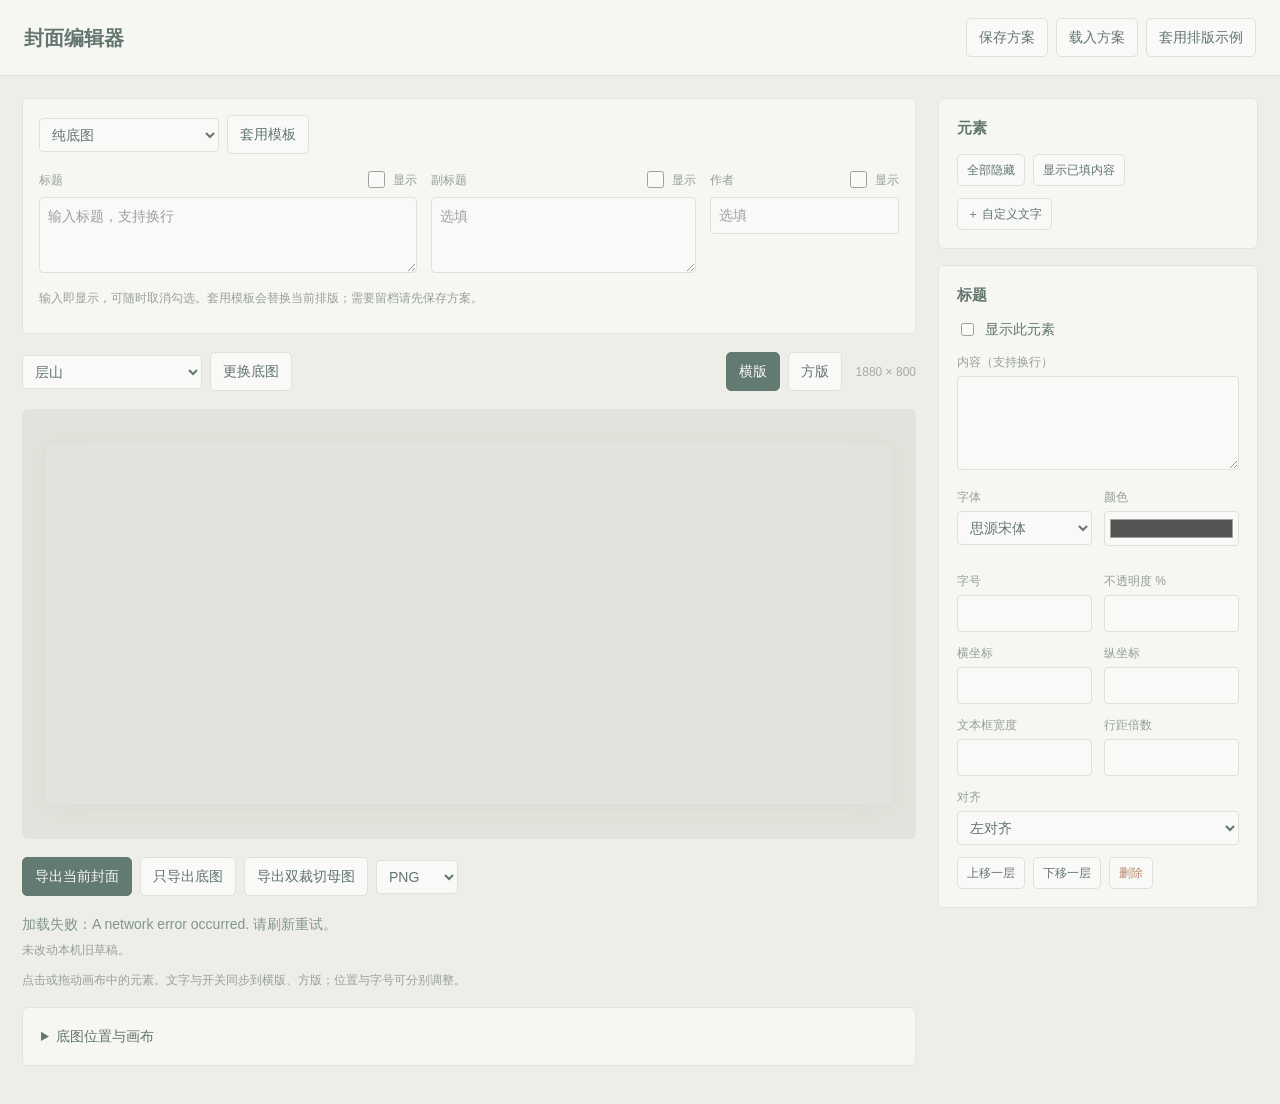
==== tools/cover/index.html @ 99d961c4 "Publish customizable WeChat cover editor" ====
<!doctype html><html lang="zh-CN"><head><meta charset="utf-8"><meta name="viewport" content="width=device-width,initial-scale=1"><title>封面编辑器 · 寻璞 / 茶叶的小喇叭</title><link rel="stylesheet" href="./style.css"></head><body><div id="editorApp" inert>
<header><h1>封面编辑器</h1><div class="actions"><button id="saveDesign">保存方案</button><label class="file-button">载入方案<input id="loadDesign" type="file" accept=".json,application/json"></label><button id="showSample">套用排版示例</button></div></header>
<main class="workspace"><section class="stage"><section class="quick-editor" aria-label="快速编辑"><div class="actions"><select id="templateSelect" aria-label="选择封面模板"><option value="blank">纯底图</option><option value="news">寻璞 · 讯息</option><option value="risk">寻璞 · 风险故事</option><option value="personal">茶叶的小喇叭</option></select><button id="applyTemplate">套用模板</button></div><div class="quick-grid"><div class="quick-title"><div class="quick-heading"><label for="quick-title">标题</label><label><input id="quick-title-enabled" type="checkbox">显示</label></div><textarea id="quick-title" maxlength="2000" placeholder="输入标题，支持换行"></textarea></div><div><div class="quick-heading"><label for="quick-subtitle">副标题</label><label><input id="quick-subtitle-enabled" type="checkbox">显示</label></div><textarea id="quick-subtitle" maxlength="2000" placeholder="选填"></textarea></div><div><div class="quick-heading"><label for="quick-author">作者</label><label><input id="quick-author-enabled" type="checkbox">显示</label></div><input id="quick-author" maxlength="2000" placeholder="选填"></div></div><p class="hint">输入即显示，可随时取消勾选。套用模板会替换当前排版；需要留档请先保存方案。</p></section><div class="toolbar"><div class="actions"><select id="artSelect" class="art-select" aria-label="选择底图"><option value="news">层山</option><option value="risk">璞石</option><option value="personal">纸艺</option></select><label class="file-button">更换底图<input id="backgroundFile" type="file" accept="image/png,image/jpeg,image/webp"></label></div><div class="actions"><button id="modeWide" class="active">横版</button><button id="modeSquare">方版</button><span id="dimensions" class="width-label">1880 × 800</span></div></div>
<div id="canvasShell" class="canvas-shell"><canvas id="preview" width="1880" height="800" data-mode="wide" aria-label="封面画布，可拖动可见元素"></canvas></div>
<div class="exportbar"><button id="downloadCurrent" class="primary">导出当前封面</button><button id="downloadBackground">只导出底图</button><button id="downloadUpload">导出双裁切母图</button><select id="format" aria-label="导出格式"><option value="png">PNG</option><option value="jpeg">JPG</option></select></div><div id="status" role="status">正在加载字体与底图…</div><div id="draftStatus" role="status">正在检查本机暂存…</div><div id="warnings" role="alert"></div>
<p class="hint">点击或拖动画布中的元素。文字与开关同步到横版、方版；位置与字号可分别调整。</p>
<details class="panel"><summary>底图位置与画布</summary><div class="details-body bg-controls"><div><label class="field"><span>方版底图布局</span><select id="squareBgMode"><option value="editorial">上方留白，下方画面</option><option value="cover">图片铺满</option></select></label><label class="field"><span>画布底色</span><input id="paperColor" type="color"></label><div id="paperSwatches" class="color-swatches" role="group" aria-label="常用画布底色"></div></div><div><label class="field"><span>当前画幅 · 水平取景</span><input id="focusX" type="range" min="0" max="100"></label><label class="field"><span>当前画幅 · 垂直取景</span><input id="focusY" type="range" min="0" max="100"></label></div><div><label class="field"><span>当前画幅 · 图片缩放</span><input id="bgZoom" type="range" min="100" max="240" step="1"></label><label class="file-button">替换标志<input id="logoFile" type="file" accept="image/png,image/jpeg,image/webp"></label></div></div></details>
</section><aside class="sidebar"><section class="panel"><h2>元素</h2><div class="actions" style="margin-bottom:12px"><button id="hideAll" class="minor">全部隐藏</button><button id="showAll" class="minor">显示已填内容</button></div><div id="layers"></div><div class="actions" style="margin-top:12px"><button id="addText" class="minor">＋ 自定义文字</button></div></section>
<section class="panel" id="propertyPanel"><h2 id="propertyTitle">标题</h2><div id="emptyProperty" class="hidden">选择一个元素继续编辑。</div><div id="properties"><label class="fieldline"><input type="checkbox" id="elementEnabled">显示此元素</label><div id="textControls"><label class="field"><span>内容（支持换行）</span><textarea id="elementText" maxlength="2000"></textarea></label><div class="row"><label class="field"><span>字体</span><select id="elementFont"><option value="cn">思源宋体</option><option value="en">Source Serif 4</option><option value="sans">系统黑体</option></select></label><label class="field"><span>颜色</span><input id="elementColor" type="color"></label></div><div id="elementSwatches" class="color-swatches" role="group" aria-label="常用元素颜色"></div></div><label class="fieldline hidden" id="brandAlignmentControl"><input id="alignLogoBottom" type="checkbox">对齐标志下沿（当前画幅）</label>
<div class="row"><label class="field"><span id="sizeLabel">字号</span><input id="elementSize" type="number" min="8" max="800" step="1"></label><label class="field"><span>不透明度 %</span><input id="elementOpacity" type="number" min="0" max="100"></label></div><div class="row"><label class="field"><span>横坐标</span><input id="elementX" type="number" step="1"></label><label class="field"><span>纵坐标</span><input id="elementY" type="number" step="1"></label></div>
<div id="textLayoutControls"><div class="row"><label class="field"><span>文本框宽度</span><input id="elementWidth" type="number" min="20" max="1880"></label><label class="field"><span>行距倍数</span><input id="elementLineHeight" type="number" min="0.8" max="3" step="0.05"></label></div><label class="field"><span>对齐</span><select id="elementAlign"><option value="left">左对齐</option><option value="center">居中</option><option value="right">右对齐</option></select></label></div>
<div class="actions"><button id="moveUp" class="minor">上移一层</button><button id="moveDown" class="minor">下移一层</button><button id="deleteElement" class="minor danger">删除</button></div></div></section></aside></main>
<dialog id="exportDialog" aria-labelledby="exportTitle"><div class="export-heading"><h2 id="exportTitle">封面已生成</h2><button id="closeExport" type="button">继续编辑</button></div><img id="exportPreview" alt="导出的干净封面" hidden><p id="exportFilename"></p><p id="exportDetails"></p><a id="exportLink" download>下载图片</a><p id="exportHelp" class="hint"></p></dialog></div><script src="./config.js" defer></script><script src="./cover.js" defer></script></body></html>
---- tools/cover/style.css ----
*{box-sizing:border-box}body{margin:0;background:#eeeee9;color:#17342c;font:14px/1.5 -apple-system,BlinkMacSystemFont,'PingFang SC',sans-serif}button,input,select,textarea{font:inherit;color:inherit}button,.file-button{background:#fff;border:1px solid #d5d9d3;border-radius:5px;padding:8px 12px;cursor:pointer;white-space:nowrap}button:hover,.file-button:hover{border-color:#47665b}button.active,.primary{background:#173b30;color:white;border-color:#173b30}button:disabled{opacity:.45;cursor:default}button:focus-visible,input:focus-visible,textarea:focus-visible,select:focus-visible{outline:2px solid #9c6a45;outline-offset:2px}input,select,textarea{border:1px solid #d5d9d3;border-radius:4px;background:white;padding:7px 8px;width:100%}input[type=checkbox]{width:17px;height:17px;accent-color:#244b3d;flex:none}input[type=color]{height:35px;padding:3px}input[type=range]{padding:0}textarea{min-height:94px;resize:vertical;line-height:1.6}header{padding:18px 24px;background:#fafbf8;border-bottom:1px solid #d9ddd6;display:flex;justify-content:space-between;align-items:center;gap:12px;flex-wrap:wrap}h1{margin:0;font-size:20px;font-weight:650}h2{font-size:15px;margin:0 0 14px}.actions{display:flex;gap:8px;align-items:center;flex-wrap:wrap}.workspace{display:grid;grid-template-columns:minmax(0,1fr) 320px;gap:22px;padding:22px;max-width:1760px;margin:auto}.stage{min-width:0}.toolbar{display:flex;justify-content:space-between;gap:10px;flex-wrap:wrap;margin-bottom:18px}.art-select{width:180px}.canvas-shell{background:#dcded6;padding:24px;min-height:430px;display:flex;align-items:center;justify-content:center;border-radius:6px}.canvas-shell.square{min-height:630px}canvas{display:block;max-width:100%;height:auto;box-shadow:0 4px 25px #20312912;touch-action:none}canvas[data-mode=square]{width:530px}canvas[data-mode=wide]{width:100%}.exportbar{margin:18px 0;display:flex;gap:8px;flex-wrap:wrap;align-items:center}.exportbar select{width:82px}.hint{font-size:12px;color:#6a756e;margin:10px 0}#status{min-height:22px;color:#47665b}#warnings{color:#9c512d;white-space:pre-wrap;font-size:12px;margin-top:9px}.panel{background:#fafbf8;border:1px solid #dce0d9;border-radius:6px;padding:18px;margin-bottom:16px}.field{display:block;margin-bottom:12px}.field>span{display:block;font-size:12px;color:#67756c;margin-bottom:5px}.row{display:grid;grid-template-columns:1fr 1fr;gap:12px}.three{grid-template-columns:1fr 1fr 1fr}.layer{display:flex;align-items:center;gap:7px;padding:3px 0}.layer button{flex:1;text-align:left;overflow:hidden;text-overflow:ellipsis;background:transparent;border-color:transparent;padding:6px 8px}.layer.selected button{background:#e5ebe3;color:#173b30}.layer.off button{color:#7b857f}.layer .layer-name{display:block}.layer small{font-size:11px;color:#758078;display:block;white-space:nowrap;overflow:hidden;text-overflow:ellipsis;max-width:205px}.minor{font-size:12px;padding:6px 9px}.hidden{display:none!important}details summary{cursor:pointer;font-weight:550}.details-body{padding-top:16px}.fieldline{display:flex;align-items:center;gap:8px;margin-bottom:12px}.fieldline input{width:auto}.stage details{max-width:100%;margin-top:18px}.bg-controls{display:grid;grid-template-columns:repeat(3,minmax(130px,1fr));gap:18px}.file-button input{display:none}#propertyPanel h2{margin-bottom:12px}.danger{color:#9c512d}#emptyProperty{color:#78857c;font-size:13px}.width-label{font-size:12px;color:#7c857f;margin-left:6px}@media(max-width:1000px){.workspace{grid-template-columns:minmax(0,1fr) 280px;padding:14px;gap:14px}.canvas-shell{padding:14px;min-height:300px}.panel{padding:14px}.bg-controls{grid-template-columns:1fr}}@media(max-width:760px){header{padding:14px}.workspace{display:flex;flex-direction:column}.canvas-shell.square{min-height:0}.canvas-shell{min-height:0;padding:10px}canvas[data-mode=square]{width:100%}.sidebar{display:grid;grid-template-columns:1fr 1fr;gap:12px}.sidebar .panel{margin:0}.art-select{width:165px}}@media(max-width:500px){.sidebar{display:block}.sidebar .panel{margin-bottom:12px}.toolbar .actions{gap:5px}.width-label{display:none}}
.stage{position:sticky;top:18px;align-self:start}@media(max-width:760px){.stage{position:static}}
.quick-editor{background:#fafbf8;border:1px solid #dce0d9;border-radius:6px;padding:16px;margin-bottom:18px}.quick-grid{display:grid;grid-template-columns:2fr 1.4fr 1fr;gap:14px;margin-top:14px}.quick-heading{display:flex;align-items:center;justify-content:space-between;margin-bottom:6px}.quick-heading label{display:flex;align-items:center;gap:5px;font-size:12px;color:#67756c}.quick-editor textarea{min-height:76px}.quick-editor select{width:180px}#draftStatus{font-size:12px;color:#6a756e;min-height:20px;margin-top:5px}[inert]{opacity:.65}@media(max-width:1000px){.quick-grid{grid-template-columns:1fr 1fr}.quick-title{grid-column:1/-1}}@media(max-width:500px){.quick-grid{grid-template-columns:1fr}}
dialog{border:1px solid #d5d9d3;border-radius:10px;padding:20px;max-width:min(1000px,94vw);width:fit-content;color:#17342c;background:#fafbf8}dialog::backdrop{background:#10292370}.export-heading{display:flex;align-items:center;justify-content:space-between;gap:24px}.export-heading h2{margin:0}#exportPreview{display:block;max-width:100%;max-height:58vh;width:auto;height:auto;margin:18px auto;background:#f8f7f3}#exportPreview[hidden]{display:none}#exportFilename{overflow-wrap:anywhere;font-size:13px;margin:14px 0 5px}#exportLink{display:inline-block;background:#173b30;color:white;border:1px solid #173b30;border-radius:5px;padding:9px 16px;text-decoration:none}#exportDetails{font-size:12px;color:#6a756e;margin:0 0 14px}
.color-swatches{display:flex;gap:7px;flex-wrap:wrap;margin:0 0 14px}.color-swatch{width:24px;height:24px;border:1px solid #b6bdb5;border-radius:50%;padding:0;min-width:24px}.color-swatch.chosen{outline:2px solid #173b30;outline-offset:2px}.color-swatch:focus-visible{outline:2px solid #9c6a45;outline-offset:2px}#brandAlignmentControl{font-size:12px}
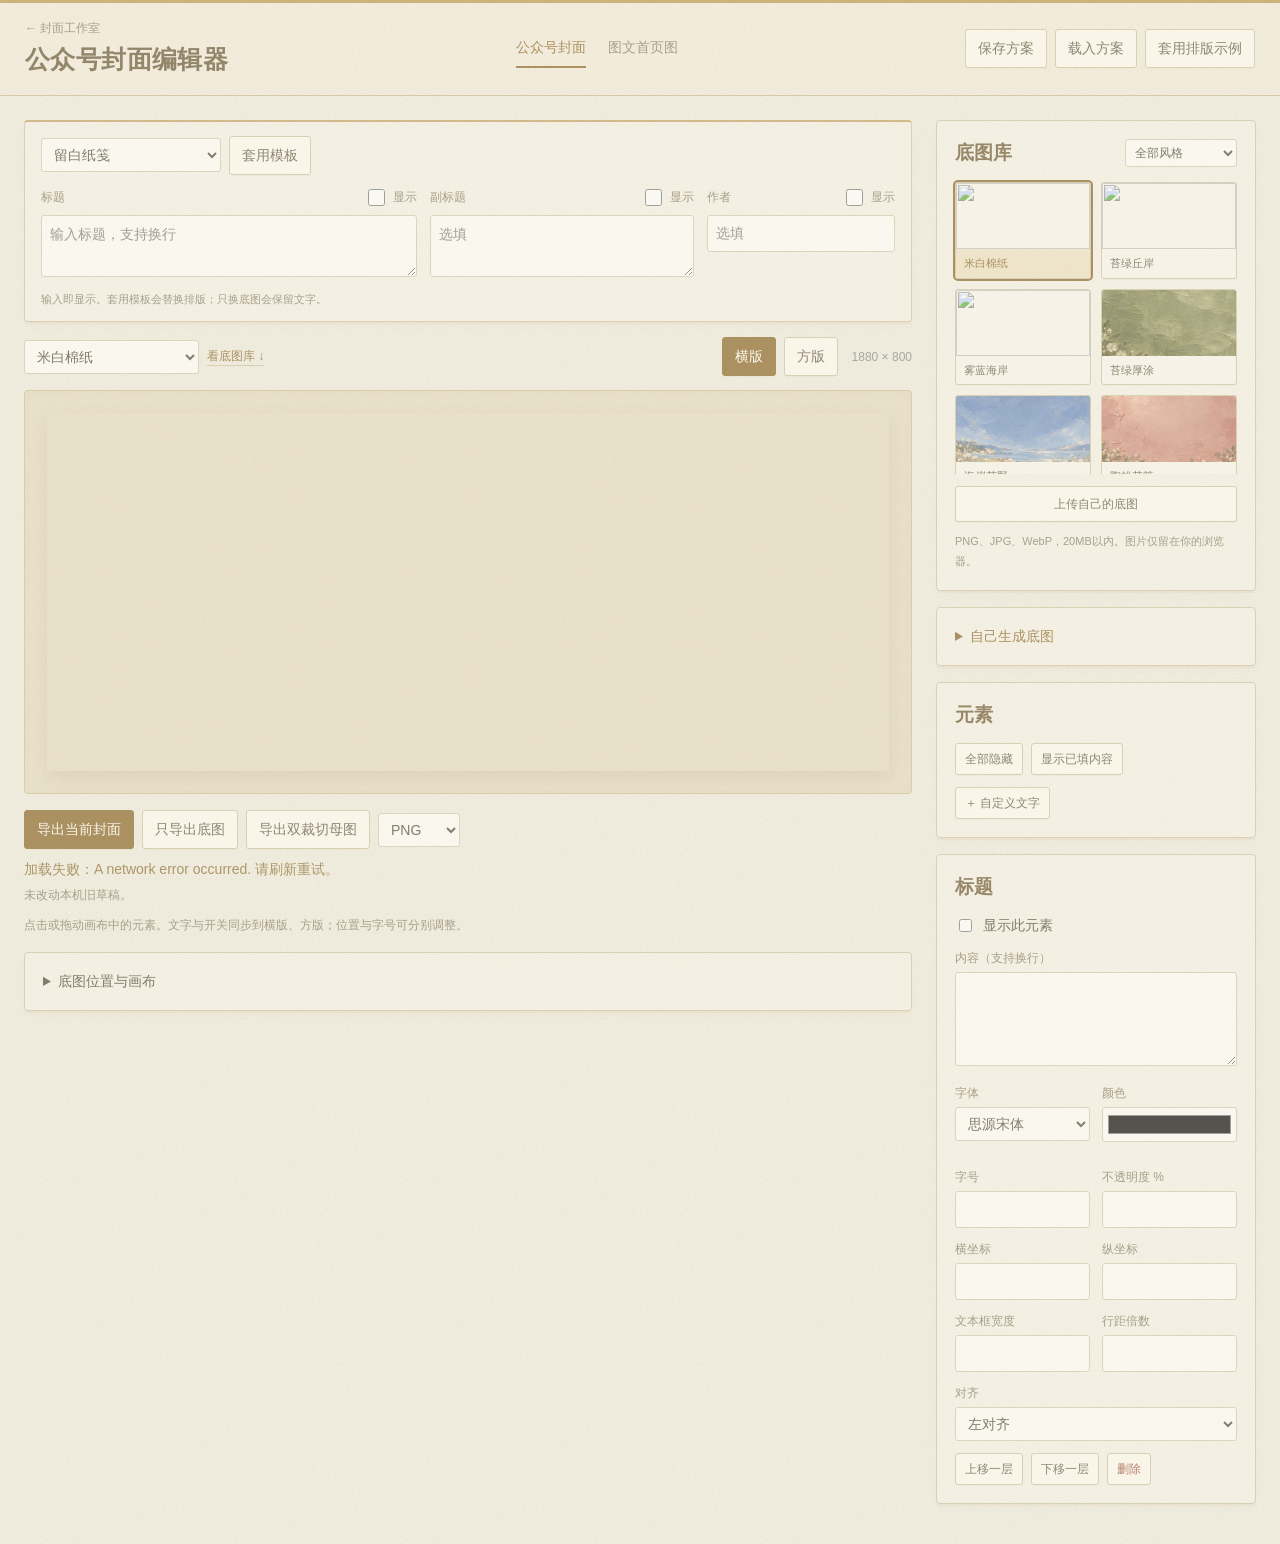
==== commit 9c3a1d3f: "Add the approved cover and portrait editor runtime" ====
--- a/tools/cover/index.html
+++ b/tools/cover/index.html
@@ -1,13 +1,15 @@
-<!doctype html><html lang="zh-CN"><head><meta charset="utf-8"><meta name="viewport" content="width=device-width,initial-scale=1"><title>封面编辑器 · 寻璞 / 茶叶的小喇叭</title><link rel="stylesheet" href="./style.css"></head><body><div id="editorApp" inert>
-<header><h1>封面编辑器</h1><div class="actions"><button id="saveDesign">保存方案</button><label class="file-button">载入方案<input id="loadDesign" type="file" accept=".json,application/json"></label><button id="showSample">套用排版示例</button></div></header>
-<main class="workspace"><section class="stage"><section class="quick-editor" aria-label="快速编辑"><div class="actions"><select id="templateSelect" aria-label="选择封面模板"><option value="blank">纯底图</option><option value="news">寻璞 · 讯息</option><option value="risk">寻璞 · 风险故事</option><option value="personal">茶叶的小喇叭</option></select><button id="applyTemplate">套用模板</button></div><div class="quick-grid"><div class="quick-title"><div class="quick-heading"><label for="quick-title">标题</label><label><input id="quick-title-enabled" type="checkbox">显示</label></div><textarea id="quick-title" maxlength="2000" placeholder="输入标题，支持换行"></textarea></div><div><div class="quick-heading"><label for="quick-subtitle">副标题</label><label><input id="quick-subtitle-enabled" type="checkbox">显示</label></div><textarea id="quick-subtitle" maxlength="2000" placeholder="选填"></textarea></div><div><div class="quick-heading"><label for="quick-author">作者</label><label><input id="quick-author-enabled" type="checkbox">显示</label></div><input id="quick-author" maxlength="2000" placeholder="选填"></div></div><p class="hint">输入即显示，可随时取消勾选。套用模板会替换当前排版；需要留档请先保存方案。</p></section><div class="toolbar"><div class="actions"><select id="artSelect" class="art-select" aria-label="选择底图"><option value="news">层山</option><option value="risk">璞石</option><option value="personal">纸艺</option></select><label class="file-button">更换底图<input id="backgroundFile" type="file" accept="image/png,image/jpeg,image/webp"></label></div><div class="actions"><button id="modeWide" class="active">横版</button><button id="modeSquare">方版</button><span id="dimensions" class="width-label">1880 × 800</span></div></div>
+<!doctype html><html lang="zh-CN"><head><meta charset="utf-8"><meta name="viewport" content="width=device-width,initial-scale=1"><meta name="color-scheme" content="light"><title>公众号封面编辑器 · 茶叶的实验室</title><link rel="icon" href="../../assets/favicon.svg" type="image/svg+xml"><link rel="stylesheet" href="../cover/style.css?v=c89873594a67"><link rel="stylesheet" href="../../editor-theme.css?v=e57aaf508ecd"><link rel="stylesheet" href="../cover/studio.css?v=c89873594a67"></head><body class="paper-editor cover-editor"><div id="editorApp" inert>
+<header><div class="editor-heading"><a class="editor-back" href="../../cover.html">← 封面工作室</a><h1>公众号封面编辑器</h1></div><nav class="editor-profiles" aria-label="选择编辑器"><a href="../cover/index.html" aria-current="page">公众号封面</a><a href="../poster/index.html" >图文首页图</a></nav><div class="actions"><button id="saveDesign">保存方案</button><label class="file-button">载入方案<input id="loadDesign" type="file" accept=".json,application/json"></label><button id="showSample">套用排版示例</button></div></header>
+<main class="workspace"><section class="stage"><section class="quick-editor" aria-label="快速编辑"><div class="actions"><select id="templateSelect" aria-label="选择封面模板"></select><button id="applyTemplate">套用模板</button></div><div class="quick-grid"><div class="quick-title"><div class="quick-heading"><label for="quick-title">标题</label><label><input id="quick-title-enabled" type="checkbox">显示</label></div><textarea id="quick-title" maxlength="2000" placeholder="输入标题，支持换行"></textarea></div><div><div class="quick-heading"><label for="quick-subtitle">副标题</label><label><input id="quick-subtitle-enabled" type="checkbox">显示</label></div><textarea id="quick-subtitle" maxlength="2000" placeholder="选填"></textarea></div><div><div class="quick-heading"><label for="quick-author">作者</label><label><input id="quick-author-enabled" type="checkbox">显示</label></div><input id="quick-author" maxlength="2000" placeholder="选填"></div></div><p class="hint">输入即显示。套用模板会替换排版；只换底图会保留文字。</p></section><div class="toolbar"><div class="actions"><select id="artSelect" class="art-select" aria-label="选择底图"></select><a class="browse-backgrounds" href="#background-library">看底图库 ↓</a></div><div class="actions"><button id="modeWide" class="active" aria-pressed="true">横版</button><button id="modeSquare" aria-pressed="false">方版</button><select id="posterFormat" aria-label="竖版画幅" hidden><option value="3:4">3:4 · 通用图文</option><option value="3:5">3:5 · 长图文</option></select><span id="dimensions" class="width-label">1880 × 800</span></div></div>
 <div id="canvasShell" class="canvas-shell"><canvas id="preview" width="1880" height="800" data-mode="wide" aria-label="封面画布，可拖动可见元素"></canvas></div>
 <div class="exportbar"><button id="downloadCurrent" class="primary">导出当前封面</button><button id="downloadBackground">只导出底图</button><button id="downloadUpload">导出双裁切母图</button><select id="format" aria-label="导出格式"><option value="png">PNG</option><option value="jpeg">JPG</option></select></div><div id="status" role="status">正在加载字体与底图…</div><div id="draftStatus" role="status">正在检查本机暂存…</div><div id="warnings" role="alert"></div>
 <p class="hint">点击或拖动画布中的元素。文字与开关同步到横版、方版；位置与字号可分别调整。</p>
 <details class="panel"><summary>底图位置与画布</summary><div class="details-body bg-controls"><div><label class="field"><span>方版底图布局</span><select id="squareBgMode"><option value="editorial">上方留白，下方画面</option><option value="cover">图片铺满</option></select></label><label class="field"><span>画布底色</span><input id="paperColor" type="color"></label><div id="paperSwatches" class="color-swatches" role="group" aria-label="常用画布底色"></div></div><div><label class="field"><span>当前画幅 · 水平取景</span><input id="focusX" type="range" min="0" max="100"></label><label class="field"><span>当前画幅 · 垂直取景</span><input id="focusY" type="range" min="0" max="100"></label></div><div><label class="field"><span>当前画幅 · 图片缩放</span><input id="bgZoom" type="range" min="100" max="240" step="1"></label><label class="file-button">替换标志<input id="logoFile" type="file" accept="image/png,image/jpeg,image/webp"></label></div></div></details>
-</section><aside class="sidebar"><section class="panel"><h2>元素</h2><div class="actions" style="margin-bottom:12px"><button id="hideAll" class="minor">全部隐藏</button><button id="showAll" class="minor">显示已填内容</button></div><div id="layers"></div><div class="actions" style="margin-top:12px"><button id="addText" class="minor">＋ 自定义文字</button></div></section>
+</section><aside class="sidebar"><section class="panel background-panel" id="background-library"><div class="panel-heading"><h2>底图库</h2><select id="artCategory" aria-label="底图风格"><option value="all">全部风格</option><option value="纸张">纸张</option><option value="油画">油画</option><option value="纸艺">纸艺</option><option value="寻璞">寻璞系列</option></select></div><div id="artGallery" class="art-gallery" aria-label="底图选项"></div><label class="file-button upload-background">上传自己的底图<input id="backgroundFile" type="file" accept="image/png,image/jpeg,image/webp"></label><p class="hint">PNG、JPG、WebP，20MB以内。图片仅留在你的浏览器。</p></section>
+<details class="panel material-panel"><summary>自己生成底图</summary><div class="details-body"><canvas id="materialPreview" width="320" height="210" aria-label="自选材质效果预览"></canvas><label class="field"><span>材质</span><select id="materialStyle"><option value="paper">纤维纸张</option><option value="canvas">细纹画布</option><option value="wash">淡彩晕染</option><option value="cutpaper">叠放拼纸</option></select></label><div class="row"><label class="field"><span>底色</span><input id="materialBase" type="color" value="#f3eee2"></label><label class="field"><span>强调色</span><input id="materialAccent" type="color" value="#809185"></label></div><div id="materialPalettes" class="material-palettes" aria-label="材质配色"></div><label class="field"><span>材质强度</span><input id="materialIntensity" type="range" min="0" max="100" value="55"></label><div class="actions"><button id="shuffleMaterial" type="button">换个纹理</button><button id="applyMaterial" type="button" class="primary">用这张底图</button></div><p class="hint">颜色与纹理在本机生成，可单独导出底图。</p></div></details>
+<section class="panel"><h2>元素</h2><div class="actions" style="margin-bottom:12px"><button id="hideAll" class="minor">全部隐藏</button><button id="showAll" class="minor">显示已填内容</button></div><div id="layers"></div><div class="actions" style="margin-top:12px"><button id="addText" class="minor">＋ 自定义文字</button></div></section>
 <section class="panel" id="propertyPanel"><h2 id="propertyTitle">标题</h2><div id="emptyProperty" class="hidden">选择一个元素继续编辑。</div><div id="properties"><label class="fieldline"><input type="checkbox" id="elementEnabled">显示此元素</label><div id="textControls"><label class="field"><span>内容（支持换行）</span><textarea id="elementText" maxlength="2000"></textarea></label><div class="row"><label class="field"><span>字体</span><select id="elementFont"><option value="cn">思源宋体</option><option value="en">Source Serif 4</option><option value="sans">系统黑体</option></select></label><label class="field"><span>颜色</span><input id="elementColor" type="color"></label></div><div id="elementSwatches" class="color-swatches" role="group" aria-label="常用元素颜色"></div></div><label class="fieldline hidden" id="brandAlignmentControl"><input id="alignLogoBottom" type="checkbox">对齐标志下沿（当前画幅）</label>
 <div class="row"><label class="field"><span id="sizeLabel">字号</span><input id="elementSize" type="number" min="8" max="800" step="1"></label><label class="field"><span>不透明度 %</span><input id="elementOpacity" type="number" min="0" max="100"></label></div><div class="row"><label class="field"><span>横坐标</span><input id="elementX" type="number" step="1"></label><label class="field"><span>纵坐标</span><input id="elementY" type="number" step="1"></label></div>
 <div id="textLayoutControls"><div class="row"><label class="field"><span>文本框宽度</span><input id="elementWidth" type="number" min="20" max="1880"></label><label class="field"><span>行距倍数</span><input id="elementLineHeight" type="number" min="0.8" max="3" step="0.05"></label></div><label class="field"><span>对齐</span><select id="elementAlign"><option value="left">左对齐</option><option value="center">居中</option><option value="right">右对齐</option></select></label></div>
 <div class="actions"><button id="moveUp" class="minor">上移一层</button><button id="moveDown" class="minor">下移一层</button><button id="deleteElement" class="minor danger">删除</button></div></div></section></aside></main>
-<dialog id="exportDialog" aria-labelledby="exportTitle"><div class="export-heading"><h2 id="exportTitle">封面已生成</h2><button id="closeExport" type="button">继续编辑</button></div><img id="exportPreview" alt="导出的干净封面" hidden><p id="exportFilename"></p><p id="exportDetails"></p><a id="exportLink" download>下载图片</a><p id="exportHelp" class="hint"></p></dialog></div><script src="./config.js" defer></script><script src="./cover.js" defer></script></body></html>
+<dialog id="exportDialog" aria-labelledby="exportTitle"><div class="export-heading"><h2 id="exportTitle">封面已生成</h2><button id="closeExport" type="button">继续编辑</button></div><img id="exportPreview" alt="导出的干净封面" hidden><p id="exportFilename"></p><p id="exportDetails"></p><a id="exportLink" download>下载图片</a><p id="exportHelp" class="hint"></p></dialog></div><script>window.EDITOR_PROFILE='cover';</script><script src="../cover/config.js?v=c89873594a67" defer></script><script src="../cover/model.js?v=c89873594a67" defer></script><script src="../cover/background-maker.js?v=c89873594a67" defer></script><script src="../cover/cover.js?v=c89873594a67" defer></script></body></html>
--- a/editor-theme.css
+++ b/editor-theme.css
@@ -0,0 +1,36 @@
+/* The ochre project identity belongs to the editor chrome, never the exported canvas. */
+:root{--tool-ink:#49412f;--tool-accent:#87611f;--tool-hover:#6e4e17;--tool-line:#cec1a0;--tool-wash:#eee1bf;--tool-muted:#82775f;--tool-serif:"Songti SC","STSong","SimSun",serif}
+.paper-editor{color:var(--tool-ink);background:#f3efdf url('assets/paper-grain.svg');font-size:14px}
+.paper-editor header{background:#f7efdc url('assets/paper-grain.svg');border-bottom:1px solid #c7b78e;border-top:6px solid #ba9349;padding-top:19px;padding-bottom:20px}
+.paper-editor .editor-heading{display:flex;flex-direction:column;gap:9px}
+.paper-editor .editor-back{font-size:12px;color:var(--tool-muted);text-decoration:none}
+.paper-editor .editor-back:hover{color:var(--tool-accent);text-decoration:underline;text-underline-offset:4px}
+.paper-editor h1{font:600 29px/1.5 var(--tool-serif);letter-spacing:1px;color:#60502e}
+.paper-editor h2{font:600 19px/1.5 var(--tool-serif);color:#69532c}
+.paper-editor button,.paper-editor .file-button{background:#fffaf0;color:#5c5139;border-color:var(--tool-line);border-radius:3px;box-shadow:0 1px 0 #bfb08a20}
+.paper-editor button:hover,.paper-editor .file-button:hover{border-color:var(--tool-accent);background:#f4ead2}
+.paper-editor button.active,.paper-editor .primary{background:var(--tool-accent);color:#fffdf4;border-color:var(--tool-accent)}
+.paper-editor button.active:hover,.paper-editor .primary:hover{background:var(--tool-hover)}
+.paper-editor input,.paper-editor select,.paper-editor textarea{border-color:#d2c7ac;border-radius:3px;background:#fffdf7;color:#494331}
+.paper-editor input[type=checkbox]{accent-color:var(--tool-accent)}
+.paper-editor button:focus-visible,.paper-editor input:focus-visible,.paper-editor select:focus-visible,.paper-editor textarea:focus-visible,.paper-editor a:focus-visible{outline:2px solid var(--tool-accent);outline-offset:3px}
+.paper-editor .workspace{gap:25px;padding-top:26px}
+.paper-editor .quick-editor,.paper-editor .panel{background:#fbf6e9 url('assets/paper-grain.svg');border-color:var(--tool-line);border-radius:4px;box-shadow:0 3px 0 -1px #e6ddc7,0 5px 12px #55442908}
+.paper-editor .quick-editor{border-top:3px solid #c3a060;padding:19px}
+.paper-editor .quick-heading label,.paper-editor .field>span{color:#82765b}
+.paper-editor .canvas-shell{background:#e8ddbf url('assets/paper-grain.svg');border:1px solid #cebc8b;border-radius:4px;padding:26px;box-shadow:inset 0 1px 8px #6a57270a}
+.paper-editor canvas{box-shadow:1px 7px 17px #5c492921}
+.paper-editor .exportbar{margin-top:22px}
+.paper-editor .hint,.paper-editor #draftStatus,.paper-editor #exportDetails{color:var(--tool-muted)}
+.paper-editor #status{color:#8a692c}
+.paper-editor .layer.selected button{background:var(--tool-wash);color:#72531f;border-color:#d0bb87}
+.paper-editor .layer.off button,.paper-editor .layer small{color:#8d8570}
+.paper-editor .color-swatch{border-color:#bcb092;box-shadow:none}
+.paper-editor .color-swatch.chosen{outline-color:var(--tool-accent)}
+.paper-editor dialog{background:#fbf6e9 url('assets/paper-grain.svg');color:var(--tool-ink);border-color:#c6b68f;border-radius:5px;box-shadow:0 20px 70px #56462c30}
+.paper-editor dialog::backdrop{background:#41382075}
+.paper-editor #exportLink{background:var(--tool-accent);border-color:var(--tool-accent);color:white;border-radius:3px}
+.paper-editor .danger,.paper-editor #warnings{color:#994a32}
+@media(max-width:1000px){.paper-editor .workspace{gap:16px;padding-top:20px}.paper-editor .quick-editor{padding:16px}.paper-editor .canvas-shell{padding:17px}}
+@media(max-width:760px){.paper-editor header{padding:16px 16px 18px}.paper-editor .editor-heading{gap:5px}.paper-editor h1{font-size:27px}.paper-editor .workspace{gap:18px;padding:16px}.paper-editor .canvas-shell{padding:12px}.paper-editor .quick-editor{padding:15px}.paper-editor .toolbar{gap:13px}}
+@media(max-width:500px){.paper-editor header{align-items:flex-start;flex-direction:column;gap:16px}.paper-editor header>.actions{gap:7px}.paper-editor header>.actions button,.paper-editor header>.actions .file-button{font-size:12px;padding:8px 10px}.paper-editor .workspace{padding:13px}.paper-editor .exportbar{gap:7px}.paper-editor .exportbar button{font-size:12px;padding:9px 10px}.paper-editor h2{font-size:18px}.paper-editor input,.paper-editor textarea,.paper-editor select{font-size:16px}.paper-editor .quick-heading label,.paper-editor .field>span{font-size:12px}.paper-editor .quick-editor select{width:min(100%,180px)}.paper-editor .color-swatch{min-width:26px;width:26px;height:26px}.paper-editor .quick-grid{gap:16px}.paper-editor .sidebar .panel{padding:16px}.paper-editor .layer button{min-height:40px}.paper-editor .art-select{width:152px}}
--- a/tools/cover/studio.css
+++ b/tools/cover/studio.css
@@ -0,0 +1,52 @@
+/* Shared controls; each editor keeps its own document and crop geometry. */
+.paper-editor header{gap:18px;padding:16px 25px;border-top-width:3px}
+.paper-editor .editor-heading{gap:4px}
+.paper-editor h1{font-size:25px;letter-spacing:.4px}
+.editor-profiles{display:flex;gap:22px;align-items:center}
+.editor-profiles a{color:var(--tool-muted);font-size:14px;text-decoration:none;padding:8px 0;border-bottom:2px solid transparent}
+.editor-profiles a[aria-current=page]{color:var(--tool-accent);border-bottom-color:var(--tool-accent)}
+.paper-editor .workspace{grid-template-columns:minmax(0,1fr) 320px;max-width:1600px;gap:24px;padding:24px}
+.paper-editor .stage{position:static}
+.paper-editor .sidebar{min-width:0}
+.paper-editor .quick-editor{padding:14px 16px;margin-bottom:15px;border-top-width:2px}
+.paper-editor .quick-grid{margin-top:11px;gap:13px}
+.paper-editor .quick-editor textarea{min-height:62px;height:62px}
+.paper-editor .quick-editor .hint{margin:8px 0 0;font-size:11px}
+.paper-editor .toolbar{align-items:center;margin-bottom:14px}
+.paper-editor .toolbar select{max-width:175px}
+.browse-backgrounds{font-size:12px;color:var(--tool-accent);text-decoration:none;border-bottom:1px solid var(--tool-line)}
+.paper-editor .canvas-shell{min-height:0;padding:22px}
+.paper-editor .canvas-shell.square{min-height:0}
+.paper-editor canvas[data-mode]{width:auto;height:auto;max-width:100%;max-height:64vh}
+.paper-editor.poster-editor canvas[data-mode=wide]{width:auto;max-width:100%;max-height:64vh}
+.paper-editor canvas[data-mode=square]{width:auto;max-height:64vh}
+.paper-editor .exportbar{margin:16px 0 10px}
+.panel-heading{display:flex;justify-content:space-between;align-items:center;gap:10px;margin-bottom:13px}
+.paper-editor .panel-heading h2{margin:0}
+.paper-editor .panel-heading select{width:112px;font-size:12px;padding:5px}
+.art-gallery{display:grid;grid-template-columns:1fr 1fr;gap:10px;max-height:294px;overflow-y:auto;scrollbar-width:thin;padding:2px 4px 5px 2px;margin:0 -4px 12px -2px}
+.paper-editor .art-tile{display:block;min-width:0;padding:0;border:1px solid var(--tool-line);overflow:hidden;border-radius:3px;white-space:normal;text-align:left;background:#faf6ec}
+.art-tile img{display:block;width:100%;height:66px;object-fit:cover}
+.art-tile span{display:block;font-size:11px;padding:6px 8px;line-height:1.5}
+.paper-editor .art-tile[aria-pressed=true]{outline:2px solid var(--tool-accent);outline-offset:0}
+.paper-editor .art-tile[aria-pressed=true] span{background:var(--tool-wash);color:var(--tool-accent)}
+.upload-background{display:block;text-align:center;font-size:12px}
+.background-panel .hint{font-size:11px;margin-bottom:0;line-height:1.8}
+.material-panel summary{font-size:14px;color:var(--tool-accent)}
+.paper-editor #materialPreview{display:block;width:100%;height:auto;max-height:none;box-shadow:none;border:1px solid var(--tool-line);margin:0 0 16px}
+.material-palettes{display:flex;gap:10px;margin-bottom:15px}
+.paper-editor .material-palette{width:29px;height:29px;padding:0;border-radius:50%;border-color:#c6c7bc}
+.material-panel .actions{justify-content:space-between}
+.material-panel button{font-size:12px}
+.poster-editor{--tool-accent:#526f72;--tool-hover:#3c595e;--tool-line:#bbc6bc;--tool-wash:#e2e8de;--tool-muted:#728078;background-color:#edf0e8}
+.paper-editor.poster-editor header{background-color:#eff2e9;border-color:#9cae9e}
+.paper-editor.poster-editor h1,.paper-editor.poster-editor h2{color:#405d5b}
+.paper-editor.poster-editor .panel,.paper-editor.poster-editor .quick-editor{border-color:var(--tool-line);background-color:#f6f7ef}
+.paper-editor.poster-editor .quick-editor{border-top-color:#93aaa0}
+.paper-editor.poster-editor .canvas-shell{background-color:#dce4d8;border-color:#bbc6b2}
+.paper-editor.poster-editor button,.paper-editor.poster-editor .file-button{color:#465c53;border-color:var(--tool-line);background:#f8faf2}
+.paper-editor.poster-editor button.active,.paper-editor.poster-editor .primary{background:var(--tool-accent);color:#fff}
+.paper-editor.poster-editor input,.paper-editor.poster-editor select,.paper-editor.poster-editor textarea{border-color:#c4cdc1;background-color:#fcfdf6;color:#43534b}
+@media(max-width:1080px){.paper-editor header{padding:15px 20px}.editor-profiles{gap:16px}.paper-editor .workspace{grid-template-columns:minmax(0,1fr) 285px;gap:18px;padding:18px}.paper-editor .quick-grid{grid-template-columns:1.4fr 1fr}.paper-editor .quick-title{grid-column:auto}.paper-editor .quick-grid>div:last-child{grid-column:1 / -1}.paper-editor .quick-grid>div:last-child input{max-width:100%}.paper-editor .canvas-shell{padding:18px}}
+@media(max-width:760px){.paper-editor header{display:grid;grid-template-columns:1fr;gap:12px}.editor-profiles{grid-row:2;justify-content:flex-start;gap:26px}.paper-editor header>.actions{gap:7px}.paper-editor .workspace{display:flex;padding:16px;gap:20px}.paper-editor .sidebar{display:grid;grid-template-columns:1fr 1fr;align-items:start;gap:16px}.paper-editor .sidebar>.panel{margin:0}.paper-editor .sidebar>#propertyPanel{grid-column:2;grid-row:2 / 4}.paper-editor .background-panel{scroll-margin-top:16px}.paper-editor .quick-grid{grid-template-columns:1.5fr 1fr}.paper-editor .quick-grid>div:last-child{grid-column:1 / -1}.paper-editor .canvas-shell{padding:15px}.paper-editor .art-gallery{max-height:230px}.paper-editor .canvas-shell canvas{max-height:70vh}}
+@media(max-width:500px){.paper-editor h1{font-size:25px}.paper-editor .workspace{padding:13px}.paper-editor .toolbar{align-items:flex-start;gap:12px}.paper-editor .toolbar>.actions{width:100%}.paper-editor .toolbar .width-label{display:block;margin-left:auto;font-size:11px}.paper-editor .toolbar select{max-width:165px;font-size:13px}.paper-editor .quick-editor{padding:13px}.paper-editor .quick-grid{grid-template-columns:1fr}.paper-editor .quick-grid>div:last-child{grid-column:auto}.paper-editor .quick-editor textarea{height:65px}.paper-editor .canvas-shell{padding:12px}.paper-editor .sidebar{display:flex;flex-direction:column;gap:16px}.paper-editor .sidebar>.panel{width:100%}.paper-editor .art-gallery{grid-template-columns:repeat(3,1fr);max-height:251px}.art-tile img{height:64px}.art-tile span{font-size:10px;padding:5px}.paper-editor .background-panel .panel-heading select{font-size:12px}.paper-editor .exportbar button{font-size:11px;padding:9px}.editor-profiles a{font-size:14px}.paper-editor header>.actions button,.paper-editor header>.actions .file-button{font-size:11px}.paper-editor input,.paper-editor select,.paper-editor textarea{font-size:16px}}
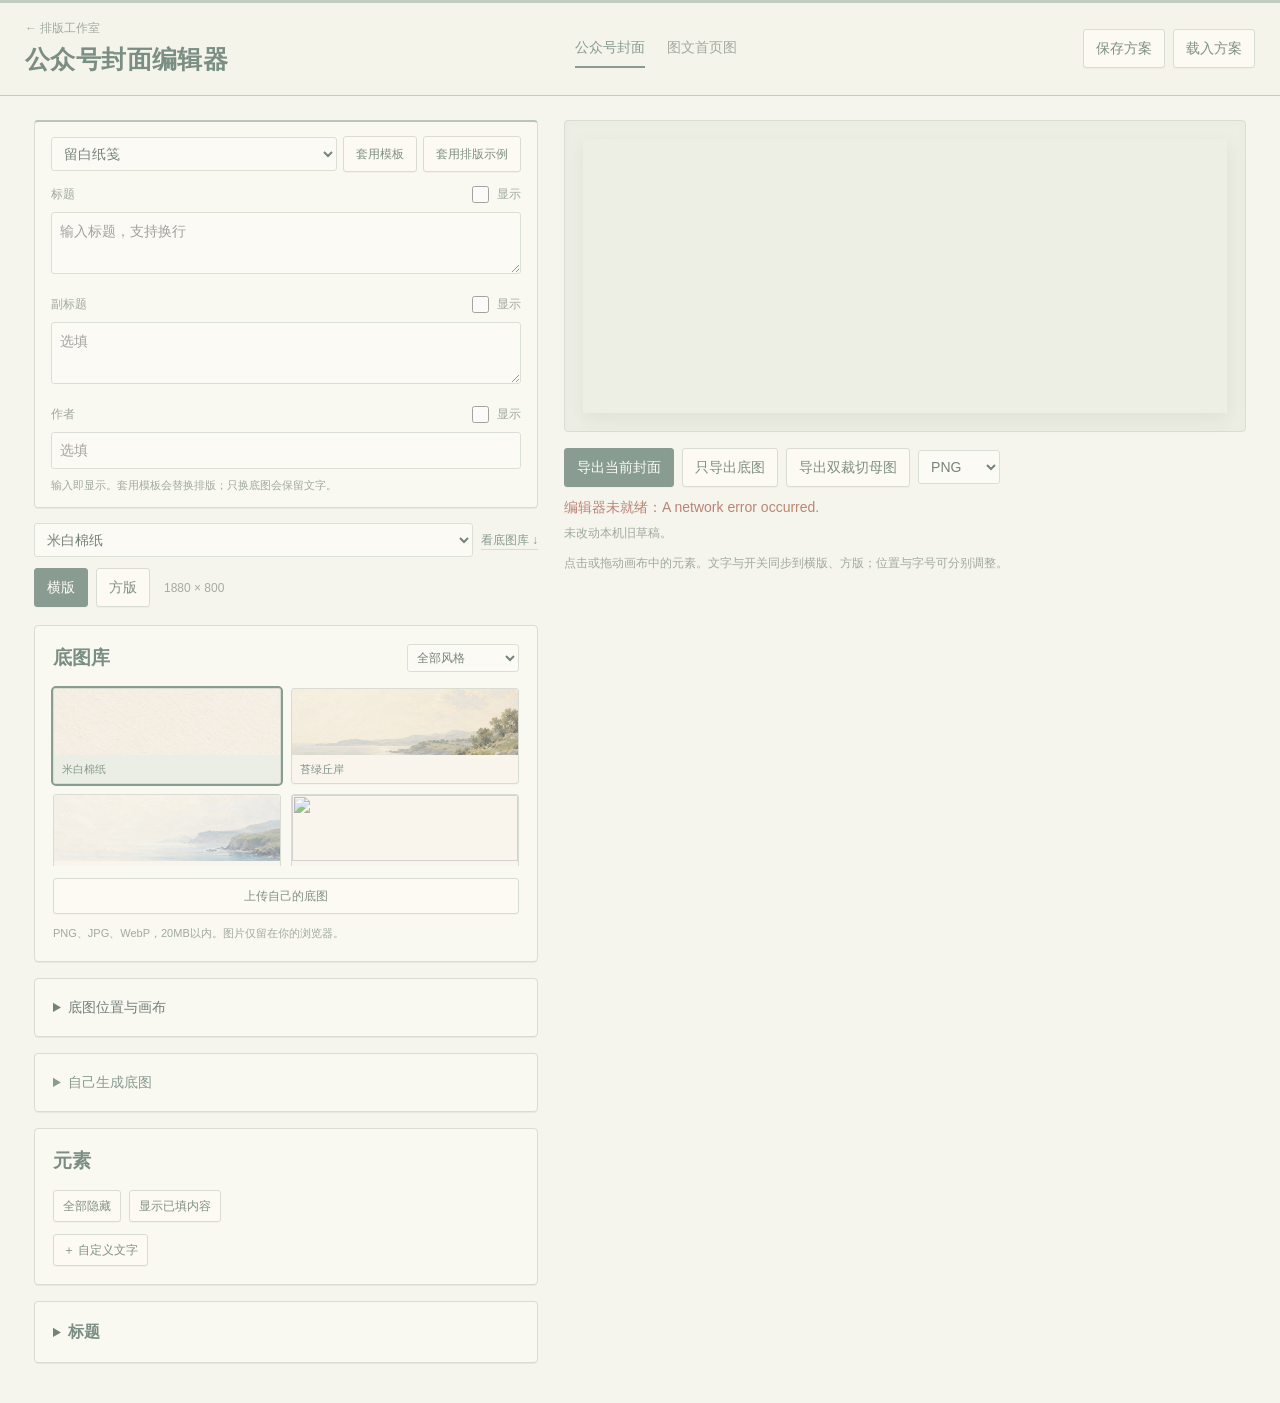
==== commit a4180145: "Upgrade cover studio with D1 D2 layers and legacy project support" ====
--- a/tools/cover/index.html
+++ b/tools/cover/index.html
@@ -1,5 +1,5 @@
-<!doctype html><html lang="zh-CN"><head><meta charset="utf-8"><meta name="viewport" content="width=device-width,initial-scale=1"><meta name="color-scheme" content="light"><title>公众号封面编辑器 · 茶叶的实验室</title><link rel="icon" href="../../assets/favicon.svg" type="image/svg+xml"><link rel="stylesheet" href="../cover/style.css?v=c89873594a67"><link rel="stylesheet" href="../../editor-theme.css?v=e57aaf508ecd"><link rel="stylesheet" href="../cover/studio.css?v=c89873594a67"></head><body class="paper-editor cover-editor"><div id="editorApp" inert>
-<header><div class="editor-heading"><a class="editor-back" href="../../cover.html">← 封面工作室</a><h1>公众号封面编辑器</h1></div><nav class="editor-profiles" aria-label="选择编辑器"><a href="../cover/index.html" aria-current="page">公众号封面</a><a href="../poster/index.html" >图文首页图</a></nav><div class="actions"><button id="saveDesign">保存方案</button><label class="file-button">载入方案<input id="loadDesign" type="file" accept=".json,application/json"></label><button id="showSample">套用排版示例</button></div></header>
+<!doctype html><html lang="zh-CN"><head><meta charset="utf-8"><meta name="viewport" content="width=device-width,initial-scale=1"><meta name="color-scheme" content="light"><title>公众号封面编辑器 · 茶叶的实验室</title><link rel="stylesheet" href="../cover/style.css?v=e584159048f79e2b"><link rel="stylesheet" href="../cover/theme.css?v=e584159048f79e2b"><link rel="stylesheet" href="../cover/studio.css?v=e584159048f79e2b"><link rel="stylesheet" href="../cover/embed.css?v=e584159048f79e2b"></head><body class="paper-editor cover-editor"><div id="editorApp" inert>
+<header><div class="editor-heading"><a class="editor-back" href="../layout/index.html?editor=cover">← 排版工作室</a><h1>公众号封面编辑器</h1></div><nav class="editor-profiles" aria-label="选择编辑器"><a href="../cover/index.html" aria-current="page">公众号封面</a><a href="../poster/index.html" >图文首页图</a></nav><div class="actions"><button id="saveDesign">保存方案</button><label class="file-button">载入方案<input id="loadDesign" type="file" accept=".json,application/json"></label><button id="showSample">套用排版示例</button></div></header>
 <main class="workspace"><section class="stage"><section class="quick-editor" aria-label="快速编辑"><div class="actions"><select id="templateSelect" aria-label="选择封面模板"></select><button id="applyTemplate">套用模板</button></div><div class="quick-grid"><div class="quick-title"><div class="quick-heading"><label for="quick-title">标题</label><label><input id="quick-title-enabled" type="checkbox">显示</label></div><textarea id="quick-title" maxlength="2000" placeholder="输入标题，支持换行"></textarea></div><div><div class="quick-heading"><label for="quick-subtitle">副标题</label><label><input id="quick-subtitle-enabled" type="checkbox">显示</label></div><textarea id="quick-subtitle" maxlength="2000" placeholder="选填"></textarea></div><div><div class="quick-heading"><label for="quick-author">作者</label><label><input id="quick-author-enabled" type="checkbox">显示</label></div><input id="quick-author" maxlength="2000" placeholder="选填"></div></div><p class="hint">输入即显示。套用模板会替换排版；只换底图会保留文字。</p></section><div class="toolbar"><div class="actions"><select id="artSelect" class="art-select" aria-label="选择底图"></select><a class="browse-backgrounds" href="#background-library">看底图库 ↓</a></div><div class="actions"><button id="modeWide" class="active" aria-pressed="true">横版</button><button id="modeSquare" aria-pressed="false">方版</button><select id="posterFormat" aria-label="竖版画幅" hidden><option value="3:4">3:4 · 通用图文</option><option value="3:5">3:5 · 长图文</option></select><span id="dimensions" class="width-label">1880 × 800</span></div></div>
 <div id="canvasShell" class="canvas-shell"><canvas id="preview" width="1880" height="800" data-mode="wide" aria-label="封面画布，可拖动可见元素"></canvas></div>
 <div class="exportbar"><button id="downloadCurrent" class="primary">导出当前封面</button><button id="downloadBackground">只导出底图</button><button id="downloadUpload">导出双裁切母图</button><select id="format" aria-label="导出格式"><option value="png">PNG</option><option value="jpeg">JPG</option></select></div><div id="status" role="status">正在加载字体与底图…</div><div id="draftStatus" role="status">正在检查本机暂存…</div><div id="warnings" role="alert"></div>
@@ -8,8 +8,8 @@
 </section><aside class="sidebar"><section class="panel background-panel" id="background-library"><div class="panel-heading"><h2>底图库</h2><select id="artCategory" aria-label="底图风格"><option value="all">全部风格</option><option value="纸张">纸张</option><option value="油画">油画</option><option value="纸艺">纸艺</option><option value="寻璞">寻璞系列</option></select></div><div id="artGallery" class="art-gallery" aria-label="底图选项"></div><label class="file-button upload-background">上传自己的底图<input id="backgroundFile" type="file" accept="image/png,image/jpeg,image/webp"></label><p class="hint">PNG、JPG、WebP，20MB以内。图片仅留在你的浏览器。</p></section>
 <details class="panel material-panel"><summary>自己生成底图</summary><div class="details-body"><canvas id="materialPreview" width="320" height="210" aria-label="自选材质效果预览"></canvas><label class="field"><span>材质</span><select id="materialStyle"><option value="paper">纤维纸张</option><option value="canvas">细纹画布</option><option value="wash">淡彩晕染</option><option value="cutpaper">叠放拼纸</option></select></label><div class="row"><label class="field"><span>底色</span><input id="materialBase" type="color" value="#f3eee2"></label><label class="field"><span>强调色</span><input id="materialAccent" type="color" value="#809185"></label></div><div id="materialPalettes" class="material-palettes" aria-label="材质配色"></div><label class="field"><span>材质强度</span><input id="materialIntensity" type="range" min="0" max="100" value="55"></label><div class="actions"><button id="shuffleMaterial" type="button">换个纹理</button><button id="applyMaterial" type="button" class="primary">用这张底图</button></div><p class="hint">颜色与纹理在本机生成，可单独导出底图。</p></div></details>
 <section class="panel"><h2>元素</h2><div class="actions" style="margin-bottom:12px"><button id="hideAll" class="minor">全部隐藏</button><button id="showAll" class="minor">显示已填内容</button></div><div id="layers"></div><div class="actions" style="margin-top:12px"><button id="addText" class="minor">＋ 自定义文字</button></div></section>
-<section class="panel" id="propertyPanel"><h2 id="propertyTitle">标题</h2><div id="emptyProperty" class="hidden">选择一个元素继续编辑。</div><div id="properties"><label class="fieldline"><input type="checkbox" id="elementEnabled">显示此元素</label><div id="textControls"><label class="field"><span>内容（支持换行）</span><textarea id="elementText" maxlength="2000"></textarea></label><div class="row"><label class="field"><span>字体</span><select id="elementFont"><option value="cn">思源宋体</option><option value="en">Source Serif 4</option><option value="sans">系统黑体</option></select></label><label class="field"><span>颜色</span><input id="elementColor" type="color"></label></div><div id="elementSwatches" class="color-swatches" role="group" aria-label="常用元素颜色"></div></div><label class="fieldline hidden" id="brandAlignmentControl"><input id="alignLogoBottom" type="checkbox">对齐标志下沿（当前画幅）</label>
+<section class="panel" id="propertyPanel"><h2 id="propertyTitle">标题</h2><div id="emptyProperty" class="hidden">选择一个元素继续编辑。</div><div id="properties"><label class="fieldline"><input type="checkbox" id="elementEnabled">显示此元素</label><div id="textControls"><label class="field"><span>内容（支持换行）</span><textarea id="elementText" maxlength="2000"></textarea></label><div class="row"><label class="field"><span>字体</span><select id="elementFont"><option value="cn">思源宋体</option><option value="article">宋体</option><option value="en">Source Serif 4</option><option value="sans">系统黑体</option></select></label><label class="field"><span>颜色</span><input id="elementColor" type="color"></label></div><div id="elementSwatches" class="color-swatches" role="group" aria-label="常用元素颜色"></div></div><label class="fieldline hidden" id="brandAlignmentControl"><input id="alignLogoBottom" type="checkbox">对齐标志下沿（当前画幅）</label>
 <div class="row"><label class="field"><span id="sizeLabel">字号</span><input id="elementSize" type="number" min="8" max="800" step="1"></label><label class="field"><span>不透明度 %</span><input id="elementOpacity" type="number" min="0" max="100"></label></div><div class="row"><label class="field"><span>横坐标</span><input id="elementX" type="number" step="1"></label><label class="field"><span>纵坐标</span><input id="elementY" type="number" step="1"></label></div>
 <div id="textLayoutControls"><div class="row"><label class="field"><span>文本框宽度</span><input id="elementWidth" type="number" min="20" max="1880"></label><label class="field"><span>行距倍数</span><input id="elementLineHeight" type="number" min="0.8" max="3" step="0.05"></label></div><label class="field"><span>对齐</span><select id="elementAlign"><option value="left">左对齐</option><option value="center">居中</option><option value="right">右对齐</option></select></label></div>
 <div class="actions"><button id="moveUp" class="minor">上移一层</button><button id="moveDown" class="minor">下移一层</button><button id="deleteElement" class="minor danger">删除</button></div></div></section></aside></main>
-<dialog id="exportDialog" aria-labelledby="exportTitle"><div class="export-heading"><h2 id="exportTitle">封面已生成</h2><button id="closeExport" type="button">继续编辑</button></div><img id="exportPreview" alt="导出的干净封面" hidden><p id="exportFilename"></p><p id="exportDetails"></p><a id="exportLink" download>下载图片</a><p id="exportHelp" class="hint"></p></dialog></div><script>window.EDITOR_PROFILE='cover';</script><script src="../cover/config.js?v=c89873594a67" defer></script><script src="../cover/model.js?v=c89873594a67" defer></script><script src="../cover/background-maker.js?v=c89873594a67" defer></script><script src="../cover/cover.js?v=c89873594a67" defer></script></body></html>
+<dialog id="exportDialog" aria-labelledby="exportTitle"><div class="export-heading"><h2 id="exportTitle">封面已生成</h2><button id="closeExport" type="button">继续编辑</button></div><img id="exportPreview" alt="导出的干净封面" hidden><p id="exportFilename"></p><p id="exportDetails"></p><a id="exportLink" download>下载图片</a><p id="exportHelp" class="hint"></p></dialog></div><script>window.EDITOR_PROFILE='cover';</script><script src="../cover/config.js?v=e584159048f79e2b" defer></script><script src="../cover/model.js?v=e584159048f79e2b" defer></script><script src="../cover/background-maker.js?v=e584159048f79e2b" defer></script><script src="../cover/cover.js?v=e584159048f79e2b" defer></script><script src="../cover/bridge.js?v=e584159048f79e2b" defer></script></body></html>
--- a/tools/cover/theme.css
+++ b/tools/cover/theme.css
@@ -0,0 +1,36 @@
+/* The ochre project identity belongs to the editor chrome, never the exported canvas. */
+:root{--tool-ink:#49412f;--tool-accent:#87611f;--tool-hover:#6e4e17;--tool-line:#cec1a0;--tool-wash:#eee1bf;--tool-muted:#82775f;--tool-serif:"Songti SC","STSong","SimSun",serif}
+.paper-editor{color:var(--tool-ink);background:#f3efdf url('./assets/paper-grain.svg');font-size:14px}
+.paper-editor header{background:#f7efdc url('./assets/paper-grain.svg');border-bottom:1px solid #c7b78e;border-top:6px solid #ba9349;padding-top:19px;padding-bottom:20px}
+.paper-editor .editor-heading{display:flex;flex-direction:column;gap:9px}
+.paper-editor .editor-back{font-size:12px;color:var(--tool-muted);text-decoration:none}
+.paper-editor .editor-back:hover{color:var(--tool-accent);text-decoration:underline;text-underline-offset:4px}
+.paper-editor h1{font:600 29px/1.5 var(--tool-serif);letter-spacing:1px;color:#60502e}
+.paper-editor h2{font:600 19px/1.5 var(--tool-serif);color:#69532c}
+.paper-editor button,.paper-editor .file-button{background:#fffaf0;color:#5c5139;border-color:var(--tool-line);border-radius:3px;box-shadow:0 1px 0 #bfb08a20}
+.paper-editor button:hover,.paper-editor .file-button:hover{border-color:var(--tool-accent);background:#f4ead2}
+.paper-editor button.active,.paper-editor .primary{background:var(--tool-accent);color:#fffdf4;border-color:var(--tool-accent)}
+.paper-editor button.active:hover,.paper-editor .primary:hover{background:var(--tool-hover)}
+.paper-editor input,.paper-editor select,.paper-editor textarea{border-color:#d2c7ac;border-radius:3px;background:#fffdf7;color:#494331}
+.paper-editor input[type=checkbox]{accent-color:var(--tool-accent)}
+.paper-editor button:focus-visible,.paper-editor input:focus-visible,.paper-editor select:focus-visible,.paper-editor textarea:focus-visible,.paper-editor a:focus-visible{outline:2px solid var(--tool-accent);outline-offset:3px}
+.paper-editor .workspace{gap:25px;padding-top:26px}
+.paper-editor .quick-editor,.paper-editor .panel{background:#fbf6e9 url('./assets/paper-grain.svg');border-color:var(--tool-line);border-radius:4px;box-shadow:0 3px 0 -1px #e6ddc7,0 5px 12px #55442908}
+.paper-editor .quick-editor{border-top:3px solid #c3a060;padding:19px}
+.paper-editor .quick-heading label,.paper-editor .field>span{color:#82765b}
+.paper-editor .canvas-shell{background:#e8ddbf url('./assets/paper-grain.svg');border:1px solid #cebc8b;border-radius:4px;padding:26px;box-shadow:inset 0 1px 8px #6a57270a}
+.paper-editor canvas{box-shadow:1px 7px 17px #5c492921}
+.paper-editor .exportbar{margin-top:22px}
+.paper-editor .hint,.paper-editor #draftStatus,.paper-editor #exportDetails{color:var(--tool-muted)}
+.paper-editor #status{color:#8a692c}
+.paper-editor .layer.selected button{background:var(--tool-wash);color:#72531f;border-color:#d0bb87}
+.paper-editor .layer.off button,.paper-editor .layer small{color:#8d8570}
+.paper-editor .color-swatch{border-color:#bcb092;box-shadow:none}
+.paper-editor .color-swatch.chosen{outline-color:var(--tool-accent)}
+.paper-editor dialog{background:#fbf6e9 url('./assets/paper-grain.svg');color:var(--tool-ink);border-color:#c6b68f;border-radius:5px;box-shadow:0 20px 70px #56462c30}
+.paper-editor dialog::backdrop{background:#41382075}
+.paper-editor #exportLink{background:var(--tool-accent);border-color:var(--tool-accent);color:white;border-radius:3px}
+.paper-editor .danger,.paper-editor #warnings{color:#994a32}
+@media(max-width:1000px){.paper-editor .workspace{gap:16px;padding-top:20px}.paper-editor .quick-editor{padding:16px}.paper-editor .canvas-shell{padding:17px}}
+@media(max-width:760px){.paper-editor header{padding:16px 16px 18px}.paper-editor .editor-heading{gap:5px}.paper-editor h1{font-size:27px}.paper-editor .workspace{gap:18px;padding:16px}.paper-editor .canvas-shell{padding:12px}.paper-editor .quick-editor{padding:15px}.paper-editor .toolbar{gap:13px}}
+@media(max-width:500px){.paper-editor header{align-items:flex-start;flex-direction:column;gap:16px}.paper-editor header>.actions{gap:7px}.paper-editor header>.actions button,.paper-editor header>.actions .file-button{font-size:12px;padding:8px 10px}.paper-editor .workspace{padding:13px}.paper-editor .exportbar{gap:7px}.paper-editor .exportbar button{font-size:12px;padding:9px 10px}.paper-editor h2{font-size:18px}.paper-editor input,.paper-editor textarea,.paper-editor select{font-size:16px}.paper-editor .quick-heading label,.paper-editor .field>span{font-size:12px}.paper-editor .quick-editor select{width:min(100%,180px)}.paper-editor .color-swatch{min-width:26px;width:26px;height:26px}.paper-editor .quick-grid{gap:16px}.paper-editor .sidebar .panel{padding:16px}.paper-editor .layer button{min-height:40px}.paper-editor .art-select{width:152px}}
--- a/tools/cover/embed.css
+++ b/tools/cover/embed.css
@@ -0,0 +1,48 @@
+/* A single input column, with the clean image on the other side. */
+:root{--tool-ink:#2e443d;--tool-accent:#4c6d60;--tool-hover:#36584b;--tool-line:#c8d0c4;--tool-wash:#e5ebdf;--tool-muted:#738276}
+.paper-editor{background-color:#f5f4ed;color:var(--tool-ink)}
+.paper-editor header{background-color:#f4f4e9;border-color:#a5b8a8;border-top-width:3px}
+.paper-editor h1,.paper-editor h2{color:#37574b}
+.paper-editor .workspace{grid-template-columns:minmax(290px,.85fr) minmax(0,1.15fr);max-width:1260px;gap:26px;align-items:start}
+.paper-editor .sidebar{grid-column:1;grid-row:1;min-width:0}
+.paper-editor .stage{grid-column:2;grid-row:1;min-width:0;position:sticky;top:12px}
+.paper-editor .quick-editor,.paper-editor .panel{background-color:#fbfaf3;border-color:var(--tool-line);box-shadow:0 2px 0 -1px #dde4d5}
+.paper-editor .quick-editor{border-top-color:#9aad97}
+.paper-editor .quick-grid{grid-template-columns:1fr;gap:13px}
+.paper-editor .quick-title{grid-column:auto}
+.paper-editor .quick-editor .actions{gap:6px}
+.paper-editor .quick-editor .actions select{flex:1;width:100%;min-width:140px}
+.paper-editor .quick-editor .actions button{font-size:12px}
+.paper-editor .quick-heading label,.paper-editor .field>span{color:#708074}
+.paper-editor input,.paper-editor select,.paper-editor textarea{background-color:#fffef9;border-color:#cbd5c7;color:#30483e}
+.paper-editor button,.paper-editor .file-button{background-color:#fffdf5;color:#405a4d;border-color:var(--tool-line)}
+.paper-editor button:hover,.paper-editor .file-button:hover{background-color:#edf0e5;border-color:var(--tool-accent)}
+.paper-editor button.active,.paper-editor .primary{background-color:var(--tool-accent);color:#fffef9;border-color:var(--tool-accent)}
+.paper-editor .canvas-shell{background-color:#e8ecdf;border-color:#c8d3c2;padding:18px}
+.paper-editor .toolbar{margin:10px 0 18px;gap:11px}
+.paper-editor .toolbar .actions{width:100%}
+.paper-editor .toolbar .art-select{width:100%;max-width:none;flex:1}
+.paper-editor .bg-controls{grid-template-columns:1fr;gap:0}
+.paper-editor .art-gallery{max-height:180px}
+.paper-editor #propertyPanel summary h2{display:inline;font-size:16px}
+.paper-editor #propertyPanel summary{padding:0}
+.paper-editor .layer.selected button{background:var(--tool-wash);color:var(--tool-accent);border-color:var(--tool-line)}
+.paper-editor .layer.off button,.paper-editor .layer small{color:#7d887c}
+.paper-editor #status{color:#486a58}
+.paper-editor .danger,.paper-editor #warnings,.paper-editor #status.error{color:#994a32}
+.is-embedded .paper-editor{margin:0;min-height:0;background:transparent}
+.is-embedded .paper-editor header,.is-embedded .exportbar,.is-embedded #exportDialog{display:none}
+.is-embedded .paper-editor .workspace{padding:0;gap:24px;max-width:1180px}
+.is-embedded .paper-editor canvas[data-mode]{width:100%;height:auto;max-width:100%;max-height:none}
+.is-embedded .paper-editor .canvas-shell{min-height:0}
+.is-embedded .paper-editor .stage{position:static}
+.is-embedded .paper-editor #editorApp[inert]{opacity:.7}
+@media(max-width:760px){
+ .paper-editor .workspace{display:flex;flex-direction:column;padding:14px;gap:22px}
+ .paper-editor .sidebar{display:block;width:100%;order:0}
+ .paper-editor .stage{width:100%;order:1;position:static}
+ .paper-editor .sidebar .panel{margin-bottom:14px}
+ .paper-editor .canvas-shell{padding:12px}
+ .paper-editor canvas[data-mode]{width:100%;height:auto;max-height:none}
+ .paper-editor .editor-profiles{gap:18px}
+}
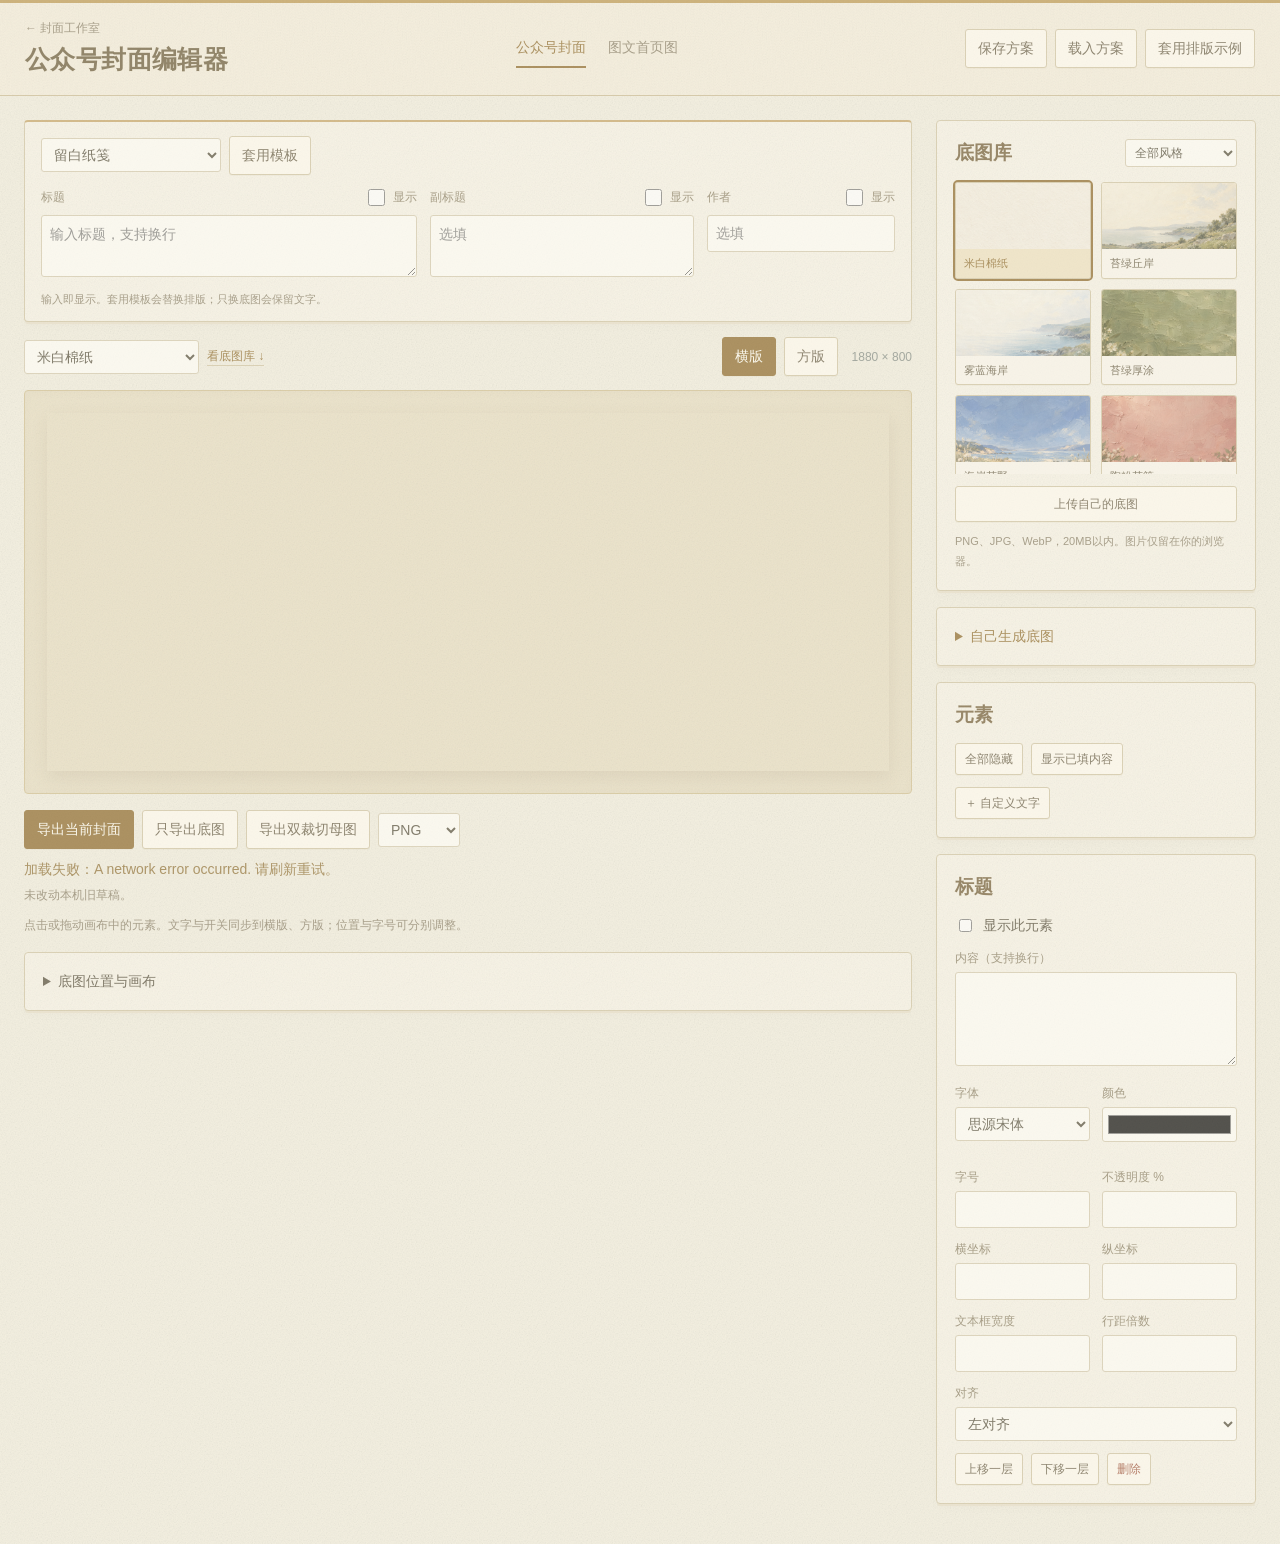
==== commit 9fbda9b5: "Merge pull request #1 from zy07788-cpu/codex/publish-paper-studio-20261031 上线纸张作品站与双模式封面工作室" ====
--- a/tools/cover/index.html
+++ b/tools/cover/index.html
@@ -1,5 +1,5 @@
-<!doctype html><html lang="zh-CN"><head><meta charset="utf-8"><meta name="viewport" content="width=device-width,initial-scale=1"><meta name="color-scheme" content="light"><title>公众号封面编辑器 · 茶叶的实验室</title><link rel="stylesheet" href="../cover/style.css?v=e584159048f79e2b"><link rel="stylesheet" href="../cover/theme.css?v=e584159048f79e2b"><link rel="stylesheet" href="../cover/studio.css?v=e584159048f79e2b"><link rel="stylesheet" href="../cover/embed.css?v=e584159048f79e2b"></head><body class="paper-editor cover-editor"><div id="editorApp" inert>
-<header><div class="editor-heading"><a class="editor-back" href="../layout/index.html?editor=cover">← 排版工作室</a><h1>公众号封面编辑器</h1></div><nav class="editor-profiles" aria-label="选择编辑器"><a href="../cover/index.html" aria-current="page">公众号封面</a><a href="../poster/index.html" >图文首页图</a></nav><div class="actions"><button id="saveDesign">保存方案</button><label class="file-button">载入方案<input id="loadDesign" type="file" accept=".json,application/json"></label><button id="showSample">套用排版示例</button></div></header>
+<!doctype html><html lang="zh-CN"><head><meta charset="utf-8"><meta name="viewport" content="width=device-width,initial-scale=1"><meta name="color-scheme" content="light"><title>公众号封面编辑器 · 茶叶的实验室</title><link rel="icon" href="../../assets/favicon.svg" type="image/svg+xml"><link rel="stylesheet" href="../cover/style.css?v=c89873594a67"><link rel="stylesheet" href="../../editor-theme.css?v=e57aaf508ecd"><link rel="stylesheet" href="../cover/studio.css?v=c89873594a67"></head><body class="paper-editor cover-editor"><div id="editorApp" inert>
+<header><div class="editor-heading"><a class="editor-back" href="../../cover.html">← 封面工作室</a><h1>公众号封面编辑器</h1></div><nav class="editor-profiles" aria-label="选择编辑器"><a href="../cover/index.html" aria-current="page">公众号封面</a><a href="../poster/index.html" >图文首页图</a></nav><div class="actions"><button id="saveDesign">保存方案</button><label class="file-button">载入方案<input id="loadDesign" type="file" accept=".json,application/json"></label><button id="showSample">套用排版示例</button></div></header>
 <main class="workspace"><section class="stage"><section class="quick-editor" aria-label="快速编辑"><div class="actions"><select id="templateSelect" aria-label="选择封面模板"></select><button id="applyTemplate">套用模板</button></div><div class="quick-grid"><div class="quick-title"><div class="quick-heading"><label for="quick-title">标题</label><label><input id="quick-title-enabled" type="checkbox">显示</label></div><textarea id="quick-title" maxlength="2000" placeholder="输入标题，支持换行"></textarea></div><div><div class="quick-heading"><label for="quick-subtitle">副标题</label><label><input id="quick-subtitle-enabled" type="checkbox">显示</label></div><textarea id="quick-subtitle" maxlength="2000" placeholder="选填"></textarea></div><div><div class="quick-heading"><label for="quick-author">作者</label><label><input id="quick-author-enabled" type="checkbox">显示</label></div><input id="quick-author" maxlength="2000" placeholder="选填"></div></div><p class="hint">输入即显示。套用模板会替换排版；只换底图会保留文字。</p></section><div class="toolbar"><div class="actions"><select id="artSelect" class="art-select" aria-label="选择底图"></select><a class="browse-backgrounds" href="#background-library">看底图库 ↓</a></div><div class="actions"><button id="modeWide" class="active" aria-pressed="true">横版</button><button id="modeSquare" aria-pressed="false">方版</button><select id="posterFormat" aria-label="竖版画幅" hidden><option value="3:4">3:4 · 通用图文</option><option value="3:5">3:5 · 长图文</option></select><span id="dimensions" class="width-label">1880 × 800</span></div></div>
 <div id="canvasShell" class="canvas-shell"><canvas id="preview" width="1880" height="800" data-mode="wide" aria-label="封面画布，可拖动可见元素"></canvas></div>
 <div class="exportbar"><button id="downloadCurrent" class="primary">导出当前封面</button><button id="downloadBackground">只导出底图</button><button id="downloadUpload">导出双裁切母图</button><select id="format" aria-label="导出格式"><option value="png">PNG</option><option value="jpeg">JPG</option></select></div><div id="status" role="status">正在加载字体与底图…</div><div id="draftStatus" role="status">正在检查本机暂存…</div><div id="warnings" role="alert"></div>
@@ -8,8 +8,8 @@
 </section><aside class="sidebar"><section class="panel background-panel" id="background-library"><div class="panel-heading"><h2>底图库</h2><select id="artCategory" aria-label="底图风格"><option value="all">全部风格</option><option value="纸张">纸张</option><option value="油画">油画</option><option value="纸艺">纸艺</option><option value="寻璞">寻璞系列</option></select></div><div id="artGallery" class="art-gallery" aria-label="底图选项"></div><label class="file-button upload-background">上传自己的底图<input id="backgroundFile" type="file" accept="image/png,image/jpeg,image/webp"></label><p class="hint">PNG、JPG、WebP，20MB以内。图片仅留在你的浏览器。</p></section>
 <details class="panel material-panel"><summary>自己生成底图</summary><div class="details-body"><canvas id="materialPreview" width="320" height="210" aria-label="自选材质效果预览"></canvas><label class="field"><span>材质</span><select id="materialStyle"><option value="paper">纤维纸张</option><option value="canvas">细纹画布</option><option value="wash">淡彩晕染</option><option value="cutpaper">叠放拼纸</option></select></label><div class="row"><label class="field"><span>底色</span><input id="materialBase" type="color" value="#f3eee2"></label><label class="field"><span>强调色</span><input id="materialAccent" type="color" value="#809185"></label></div><div id="materialPalettes" class="material-palettes" aria-label="材质配色"></div><label class="field"><span>材质强度</span><input id="materialIntensity" type="range" min="0" max="100" value="55"></label><div class="actions"><button id="shuffleMaterial" type="button">换个纹理</button><button id="applyMaterial" type="button" class="primary">用这张底图</button></div><p class="hint">颜色与纹理在本机生成，可单独导出底图。</p></div></details>
 <section class="panel"><h2>元素</h2><div class="actions" style="margin-bottom:12px"><button id="hideAll" class="minor">全部隐藏</button><button id="showAll" class="minor">显示已填内容</button></div><div id="layers"></div><div class="actions" style="margin-top:12px"><button id="addText" class="minor">＋ 自定义文字</button></div></section>
-<section class="panel" id="propertyPanel"><h2 id="propertyTitle">标题</h2><div id="emptyProperty" class="hidden">选择一个元素继续编辑。</div><div id="properties"><label class="fieldline"><input type="checkbox" id="elementEnabled">显示此元素</label><div id="textControls"><label class="field"><span>内容（支持换行）</span><textarea id="elementText" maxlength="2000"></textarea></label><div class="row"><label class="field"><span>字体</span><select id="elementFont"><option value="cn">思源宋体</option><option value="article">宋体</option><option value="en">Source Serif 4</option><option value="sans">系统黑体</option></select></label><label class="field"><span>颜色</span><input id="elementColor" type="color"></label></div><div id="elementSwatches" class="color-swatches" role="group" aria-label="常用元素颜色"></div></div><label class="fieldline hidden" id="brandAlignmentControl"><input id="alignLogoBottom" type="checkbox">对齐标志下沿（当前画幅）</label>
+<section class="panel" id="propertyPanel"><h2 id="propertyTitle">标题</h2><div id="emptyProperty" class="hidden">选择一个元素继续编辑。</div><div id="properties"><label class="fieldline"><input type="checkbox" id="elementEnabled">显示此元素</label><div id="textControls"><label class="field"><span>内容（支持换行）</span><textarea id="elementText" maxlength="2000"></textarea></label><div class="row"><label class="field"><span>字体</span><select id="elementFont"><option value="cn">思源宋体</option><option value="en">Source Serif 4</option><option value="sans">系统黑体</option></select></label><label class="field"><span>颜色</span><input id="elementColor" type="color"></label></div><div id="elementSwatches" class="color-swatches" role="group" aria-label="常用元素颜色"></div></div><label class="fieldline hidden" id="brandAlignmentControl"><input id="alignLogoBottom" type="checkbox">对齐标志下沿（当前画幅）</label>
 <div class="row"><label class="field"><span id="sizeLabel">字号</span><input id="elementSize" type="number" min="8" max="800" step="1"></label><label class="field"><span>不透明度 %</span><input id="elementOpacity" type="number" min="0" max="100"></label></div><div class="row"><label class="field"><span>横坐标</span><input id="elementX" type="number" step="1"></label><label class="field"><span>纵坐标</span><input id="elementY" type="number" step="1"></label></div>
 <div id="textLayoutControls"><div class="row"><label class="field"><span>文本框宽度</span><input id="elementWidth" type="number" min="20" max="1880"></label><label class="field"><span>行距倍数</span><input id="elementLineHeight" type="number" min="0.8" max="3" step="0.05"></label></div><label class="field"><span>对齐</span><select id="elementAlign"><option value="left">左对齐</option><option value="center">居中</option><option value="right">右对齐</option></select></label></div>
 <div class="actions"><button id="moveUp" class="minor">上移一层</button><button id="moveDown" class="minor">下移一层</button><button id="deleteElement" class="minor danger">删除</button></div></div></section></aside></main>
-<dialog id="exportDialog" aria-labelledby="exportTitle"><div class="export-heading"><h2 id="exportTitle">封面已生成</h2><button id="closeExport" type="button">继续编辑</button></div><img id="exportPreview" alt="导出的干净封面" hidden><p id="exportFilename"></p><p id="exportDetails"></p><a id="exportLink" download>下载图片</a><p id="exportHelp" class="hint"></p></dialog></div><script>window.EDITOR_PROFILE='cover';</script><script src="../cover/config.js?v=e584159048f79e2b" defer></script><script src="../cover/model.js?v=e584159048f79e2b" defer></script><script src="../cover/background-maker.js?v=e584159048f79e2b" defer></script><script src="../cover/cover.js?v=e584159048f79e2b" defer></script><script src="../cover/bridge.js?v=e584159048f79e2b" defer></script></body></html>
+<dialog id="exportDialog" aria-labelledby="exportTitle"><div class="export-heading"><h2 id="exportTitle">封面已生成</h2><button id="closeExport" type="button">继续编辑</button></div><img id="exportPreview" alt="导出的干净封面" hidden><p id="exportFilename"></p><p id="exportDetails"></p><a id="exportLink" download>下载图片</a><p id="exportHelp" class="hint"></p></dialog></div><script>window.EDITOR_PROFILE='cover';</script><script src="../cover/config.js?v=c89873594a67" defer></script><script src="../cover/model.js?v=c89873594a67" defer></script><script src="../cover/background-maker.js?v=c89873594a67" defer></script><script src="../cover/cover.js?v=c89873594a67" defer></script></body></html>
--- a/editor-theme.css
+++ b/editor-theme.css
@@ -0,0 +1,36 @@
+/* The ochre project identity belongs to the editor chrome, never the exported canvas. */
+:root{--tool-ink:#49412f;--tool-accent:#87611f;--tool-hover:#6e4e17;--tool-line:#cec1a0;--tool-wash:#eee1bf;--tool-muted:#82775f;--tool-serif:"Songti SC","STSong","SimSun",serif}
+.paper-editor{color:var(--tool-ink);background:#f3efdf url('assets/paper-grain.svg');font-size:14px}
+.paper-editor header{background:#f7efdc url('assets/paper-grain.svg');border-bottom:1px solid #c7b78e;border-top:6px solid #ba9349;padding-top:19px;padding-bottom:20px}
+.paper-editor .editor-heading{display:flex;flex-direction:column;gap:9px}
+.paper-editor .editor-back{font-size:12px;color:var(--tool-muted);text-decoration:none}
+.paper-editor .editor-back:hover{color:var(--tool-accent);text-decoration:underline;text-underline-offset:4px}
+.paper-editor h1{font:600 29px/1.5 var(--tool-serif);letter-spacing:1px;color:#60502e}
+.paper-editor h2{font:600 19px/1.5 var(--tool-serif);color:#69532c}
+.paper-editor button,.paper-editor .file-button{background:#fffaf0;color:#5c5139;border-color:var(--tool-line);border-radius:3px;box-shadow:0 1px 0 #bfb08a20}
+.paper-editor button:hover,.paper-editor .file-button:hover{border-color:var(--tool-accent);background:#f4ead2}
+.paper-editor button.active,.paper-editor .primary{background:var(--tool-accent);color:#fffdf4;border-color:var(--tool-accent)}
+.paper-editor button.active:hover,.paper-editor .primary:hover{background:var(--tool-hover)}
+.paper-editor input,.paper-editor select,.paper-editor textarea{border-color:#d2c7ac;border-radius:3px;background:#fffdf7;color:#494331}
+.paper-editor input[type=checkbox]{accent-color:var(--tool-accent)}
+.paper-editor button:focus-visible,.paper-editor input:focus-visible,.paper-editor select:focus-visible,.paper-editor textarea:focus-visible,.paper-editor a:focus-visible{outline:2px solid var(--tool-accent);outline-offset:3px}
+.paper-editor .workspace{gap:25px;padding-top:26px}
+.paper-editor .quick-editor,.paper-editor .panel{background:#fbf6e9 url('assets/paper-grain.svg');border-color:var(--tool-line);border-radius:4px;box-shadow:0 3px 0 -1px #e6ddc7,0 5px 12px #55442908}
+.paper-editor .quick-editor{border-top:3px solid #c3a060;padding:19px}
+.paper-editor .quick-heading label,.paper-editor .field>span{color:#82765b}
+.paper-editor .canvas-shell{background:#e8ddbf url('assets/paper-grain.svg');border:1px solid #cebc8b;border-radius:4px;padding:26px;box-shadow:inset 0 1px 8px #6a57270a}
+.paper-editor canvas{box-shadow:1px 7px 17px #5c492921}
+.paper-editor .exportbar{margin-top:22px}
+.paper-editor .hint,.paper-editor #draftStatus,.paper-editor #exportDetails{color:var(--tool-muted)}
+.paper-editor #status{color:#8a692c}
+.paper-editor .layer.selected button{background:var(--tool-wash);color:#72531f;border-color:#d0bb87}
+.paper-editor .layer.off button,.paper-editor .layer small{color:#8d8570}
+.paper-editor .color-swatch{border-color:#bcb092;box-shadow:none}
+.paper-editor .color-swatch.chosen{outline-color:var(--tool-accent)}
+.paper-editor dialog{background:#fbf6e9 url('assets/paper-grain.svg');color:var(--tool-ink);border-color:#c6b68f;border-radius:5px;box-shadow:0 20px 70px #56462c30}
+.paper-editor dialog::backdrop{background:#41382075}
+.paper-editor #exportLink{background:var(--tool-accent);border-color:var(--tool-accent);color:white;border-radius:3px}
+.paper-editor .danger,.paper-editor #warnings{color:#994a32}
+@media(max-width:1000px){.paper-editor .workspace{gap:16px;padding-top:20px}.paper-editor .quick-editor{padding:16px}.paper-editor .canvas-shell{padding:17px}}
+@media(max-width:760px){.paper-editor header{padding:16px 16px 18px}.paper-editor .editor-heading{gap:5px}.paper-editor h1{font-size:27px}.paper-editor .workspace{gap:18px;padding:16px}.paper-editor .canvas-shell{padding:12px}.paper-editor .quick-editor{padding:15px}.paper-editor .toolbar{gap:13px}}
+@media(max-width:500px){.paper-editor header{align-items:flex-start;flex-direction:column;gap:16px}.paper-editor header>.actions{gap:7px}.paper-editor header>.actions button,.paper-editor header>.actions .file-button{font-size:12px;padding:8px 10px}.paper-editor .workspace{padding:13px}.paper-editor .exportbar{gap:7px}.paper-editor .exportbar button{font-size:12px;padding:9px 10px}.paper-editor h2{font-size:18px}.paper-editor input,.paper-editor textarea,.paper-editor select{font-size:16px}.paper-editor .quick-heading label,.paper-editor .field>span{font-size:12px}.paper-editor .quick-editor select{width:min(100%,180px)}.paper-editor .color-swatch{min-width:26px;width:26px;height:26px}.paper-editor .quick-grid{gap:16px}.paper-editor .sidebar .panel{padding:16px}.paper-editor .layer button{min-height:40px}.paper-editor .art-select{width:152px}}
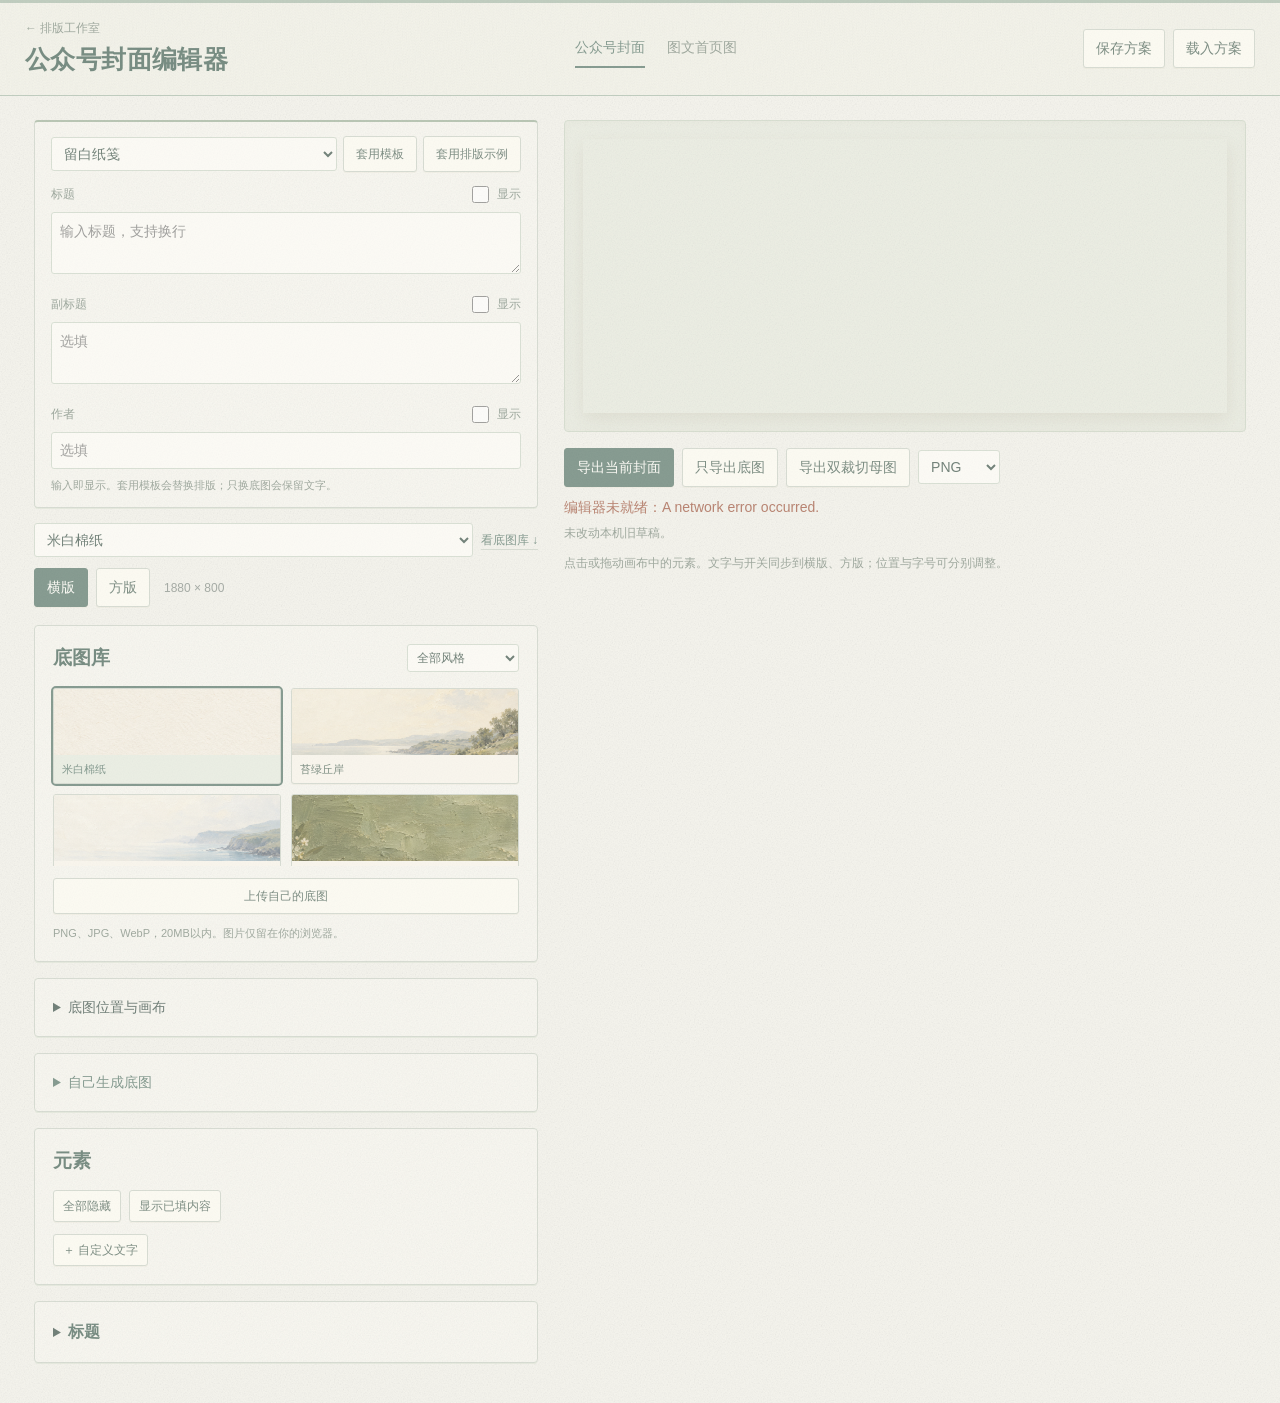
==== commit b4ed632b: "Merge pull request #2 from zy07788-cpu/codex/layout-studio-20261031 Unify editable A B C D templates" ====
--- a/tools/cover/index.html
+++ b/tools/cover/index.html
@@ -1,5 +1,5 @@
-<!doctype html><html lang="zh-CN"><head><meta charset="utf-8"><meta name="viewport" content="width=device-width,initial-scale=1"><meta name="color-scheme" content="light"><title>公众号封面编辑器 · 茶叶的实验室</title><link rel="icon" href="../../assets/favicon.svg" type="image/svg+xml"><link rel="stylesheet" href="../cover/style.css?v=c89873594a67"><link rel="stylesheet" href="../../editor-theme.css?v=e57aaf508ecd"><link rel="stylesheet" href="../cover/studio.css?v=c89873594a67"></head><body class="paper-editor cover-editor"><div id="editorApp" inert>
-<header><div class="editor-heading"><a class="editor-back" href="../../cover.html">← 封面工作室</a><h1>公众号封面编辑器</h1></div><nav class="editor-profiles" aria-label="选择编辑器"><a href="../cover/index.html" aria-current="page">公众号封面</a><a href="../poster/index.html" >图文首页图</a></nav><div class="actions"><button id="saveDesign">保存方案</button><label class="file-button">载入方案<input id="loadDesign" type="file" accept=".json,application/json"></label><button id="showSample">套用排版示例</button></div></header>
+<!doctype html><html lang="zh-CN"><head><meta charset="utf-8"><meta name="viewport" content="width=device-width,initial-scale=1"><meta name="color-scheme" content="light"><title>公众号封面编辑器 · 茶叶的实验室</title><link rel="stylesheet" href="../cover/style.css?v=e584159048f79e2b"><link rel="stylesheet" href="../cover/theme.css?v=e584159048f79e2b"><link rel="stylesheet" href="../cover/studio.css?v=e584159048f79e2b"><link rel="stylesheet" href="../cover/embed.css?v=e584159048f79e2b"></head><body class="paper-editor cover-editor"><div id="editorApp" inert>
+<header><div class="editor-heading"><a class="editor-back" href="../layout/index.html?editor=cover">← 排版工作室</a><h1>公众号封面编辑器</h1></div><nav class="editor-profiles" aria-label="选择编辑器"><a href="../cover/index.html" aria-current="page">公众号封面</a><a href="../poster/index.html" >图文首页图</a></nav><div class="actions"><button id="saveDesign">保存方案</button><label class="file-button">载入方案<input id="loadDesign" type="file" accept=".json,application/json"></label><button id="showSample">套用排版示例</button></div></header>
 <main class="workspace"><section class="stage"><section class="quick-editor" aria-label="快速编辑"><div class="actions"><select id="templateSelect" aria-label="选择封面模板"></select><button id="applyTemplate">套用模板</button></div><div class="quick-grid"><div class="quick-title"><div class="quick-heading"><label for="quick-title">标题</label><label><input id="quick-title-enabled" type="checkbox">显示</label></div><textarea id="quick-title" maxlength="2000" placeholder="输入标题，支持换行"></textarea></div><div><div class="quick-heading"><label for="quick-subtitle">副标题</label><label><input id="quick-subtitle-enabled" type="checkbox">显示</label></div><textarea id="quick-subtitle" maxlength="2000" placeholder="选填"></textarea></div><div><div class="quick-heading"><label for="quick-author">作者</label><label><input id="quick-author-enabled" type="checkbox">显示</label></div><input id="quick-author" maxlength="2000" placeholder="选填"></div></div><p class="hint">输入即显示。套用模板会替换排版；只换底图会保留文字。</p></section><div class="toolbar"><div class="actions"><select id="artSelect" class="art-select" aria-label="选择底图"></select><a class="browse-backgrounds" href="#background-library">看底图库 ↓</a></div><div class="actions"><button id="modeWide" class="active" aria-pressed="true">横版</button><button id="modeSquare" aria-pressed="false">方版</button><select id="posterFormat" aria-label="竖版画幅" hidden><option value="3:4">3:4 · 通用图文</option><option value="3:5">3:5 · 长图文</option></select><span id="dimensions" class="width-label">1880 × 800</span></div></div>
 <div id="canvasShell" class="canvas-shell"><canvas id="preview" width="1880" height="800" data-mode="wide" aria-label="封面画布，可拖动可见元素"></canvas></div>
 <div class="exportbar"><button id="downloadCurrent" class="primary">导出当前封面</button><button id="downloadBackground">只导出底图</button><button id="downloadUpload">导出双裁切母图</button><select id="format" aria-label="导出格式"><option value="png">PNG</option><option value="jpeg">JPG</option></select></div><div id="status" role="status">正在加载字体与底图…</div><div id="draftStatus" role="status">正在检查本机暂存…</div><div id="warnings" role="alert"></div>
@@ -8,8 +8,8 @@
 </section><aside class="sidebar"><section class="panel background-panel" id="background-library"><div class="panel-heading"><h2>底图库</h2><select id="artCategory" aria-label="底图风格"><option value="all">全部风格</option><option value="纸张">纸张</option><option value="油画">油画</option><option value="纸艺">纸艺</option><option value="寻璞">寻璞系列</option></select></div><div id="artGallery" class="art-gallery" aria-label="底图选项"></div><label class="file-button upload-background">上传自己的底图<input id="backgroundFile" type="file" accept="image/png,image/jpeg,image/webp"></label><p class="hint">PNG、JPG、WebP，20MB以内。图片仅留在你的浏览器。</p></section>
 <details class="panel material-panel"><summary>自己生成底图</summary><div class="details-body"><canvas id="materialPreview" width="320" height="210" aria-label="自选材质效果预览"></canvas><label class="field"><span>材质</span><select id="materialStyle"><option value="paper">纤维纸张</option><option value="canvas">细纹画布</option><option value="wash">淡彩晕染</option><option value="cutpaper">叠放拼纸</option></select></label><div class="row"><label class="field"><span>底色</span><input id="materialBase" type="color" value="#f3eee2"></label><label class="field"><span>强调色</span><input id="materialAccent" type="color" value="#809185"></label></div><div id="materialPalettes" class="material-palettes" aria-label="材质配色"></div><label class="field"><span>材质强度</span><input id="materialIntensity" type="range" min="0" max="100" value="55"></label><div class="actions"><button id="shuffleMaterial" type="button">换个纹理</button><button id="applyMaterial" type="button" class="primary">用这张底图</button></div><p class="hint">颜色与纹理在本机生成，可单独导出底图。</p></div></details>
 <section class="panel"><h2>元素</h2><div class="actions" style="margin-bottom:12px"><button id="hideAll" class="minor">全部隐藏</button><button id="showAll" class="minor">显示已填内容</button></div><div id="layers"></div><div class="actions" style="margin-top:12px"><button id="addText" class="minor">＋ 自定义文字</button></div></section>
-<section class="panel" id="propertyPanel"><h2 id="propertyTitle">标题</h2><div id="emptyProperty" class="hidden">选择一个元素继续编辑。</div><div id="properties"><label class="fieldline"><input type="checkbox" id="elementEnabled">显示此元素</label><div id="textControls"><label class="field"><span>内容（支持换行）</span><textarea id="elementText" maxlength="2000"></textarea></label><div class="row"><label class="field"><span>字体</span><select id="elementFont"><option value="cn">思源宋体</option><option value="en">Source Serif 4</option><option value="sans">系统黑体</option></select></label><label class="field"><span>颜色</span><input id="elementColor" type="color"></label></div><div id="elementSwatches" class="color-swatches" role="group" aria-label="常用元素颜色"></div></div><label class="fieldline hidden" id="brandAlignmentControl"><input id="alignLogoBottom" type="checkbox">对齐标志下沿（当前画幅）</label>
+<section class="panel" id="propertyPanel"><h2 id="propertyTitle">标题</h2><div id="emptyProperty" class="hidden">选择一个元素继续编辑。</div><div id="properties"><label class="fieldline"><input type="checkbox" id="elementEnabled">显示此元素</label><div id="textControls"><label class="field"><span>内容（支持换行）</span><textarea id="elementText" maxlength="2000"></textarea></label><div class="row"><label class="field"><span>字体</span><select id="elementFont"><option value="cn">思源宋体</option><option value="article">宋体</option><option value="en">Source Serif 4</option><option value="sans">系统黑体</option></select></label><label class="field"><span>颜色</span><input id="elementColor" type="color"></label></div><div id="elementSwatches" class="color-swatches" role="group" aria-label="常用元素颜色"></div></div><label class="fieldline hidden" id="brandAlignmentControl"><input id="alignLogoBottom" type="checkbox">对齐标志下沿（当前画幅）</label>
 <div class="row"><label class="field"><span id="sizeLabel">字号</span><input id="elementSize" type="number" min="8" max="800" step="1"></label><label class="field"><span>不透明度 %</span><input id="elementOpacity" type="number" min="0" max="100"></label></div><div class="row"><label class="field"><span>横坐标</span><input id="elementX" type="number" step="1"></label><label class="field"><span>纵坐标</span><input id="elementY" type="number" step="1"></label></div>
 <div id="textLayoutControls"><div class="row"><label class="field"><span>文本框宽度</span><input id="elementWidth" type="number" min="20" max="1880"></label><label class="field"><span>行距倍数</span><input id="elementLineHeight" type="number" min="0.8" max="3" step="0.05"></label></div><label class="field"><span>对齐</span><select id="elementAlign"><option value="left">左对齐</option><option value="center">居中</option><option value="right">右对齐</option></select></label></div>
 <div class="actions"><button id="moveUp" class="minor">上移一层</button><button id="moveDown" class="minor">下移一层</button><button id="deleteElement" class="minor danger">删除</button></div></div></section></aside></main>
-<dialog id="exportDialog" aria-labelledby="exportTitle"><div class="export-heading"><h2 id="exportTitle">封面已生成</h2><button id="closeExport" type="button">继续编辑</button></div><img id="exportPreview" alt="导出的干净封面" hidden><p id="exportFilename"></p><p id="exportDetails"></p><a id="exportLink" download>下载图片</a><p id="exportHelp" class="hint"></p></dialog></div><script>window.EDITOR_PROFILE='cover';</script><script src="../cover/config.js?v=c89873594a67" defer></script><script src="../cover/model.js?v=c89873594a67" defer></script><script src="../cover/background-maker.js?v=c89873594a67" defer></script><script src="../cover/cover.js?v=c89873594a67" defer></script></body></html>
+<dialog id="exportDialog" aria-labelledby="exportTitle"><div class="export-heading"><h2 id="exportTitle">封面已生成</h2><button id="closeExport" type="button">继续编辑</button></div><img id="exportPreview" alt="导出的干净封面" hidden><p id="exportFilename"></p><p id="exportDetails"></p><a id="exportLink" download>下载图片</a><p id="exportHelp" class="hint"></p></dialog></div><script>window.EDITOR_PROFILE='cover';</script><script src="../cover/config.js?v=e584159048f79e2b" defer></script><script src="../cover/model.js?v=e584159048f79e2b" defer></script><script src="../cover/background-maker.js?v=e584159048f79e2b" defer></script><script src="../cover/cover.js?v=e584159048f79e2b" defer></script><script src="../cover/bridge.js?v=e584159048f79e2b" defer></script></body></html>
--- a/tools/cover/theme.css
+++ b/tools/cover/theme.css
@@ -0,0 +1,36 @@
+/* The ochre project identity belongs to the editor chrome, never the exported canvas. */
+:root{--tool-ink:#49412f;--tool-accent:#87611f;--tool-hover:#6e4e17;--tool-line:#cec1a0;--tool-wash:#eee1bf;--tool-muted:#82775f;--tool-serif:"Songti SC","STSong","SimSun",serif}
+.paper-editor{color:var(--tool-ink);background:#f3efdf url('./assets/paper-grain.svg');font-size:14px}
+.paper-editor header{background:#f7efdc url('./assets/paper-grain.svg');border-bottom:1px solid #c7b78e;border-top:6px solid #ba9349;padding-top:19px;padding-bottom:20px}
+.paper-editor .editor-heading{display:flex;flex-direction:column;gap:9px}
+.paper-editor .editor-back{font-size:12px;color:var(--tool-muted);text-decoration:none}
+.paper-editor .editor-back:hover{color:var(--tool-accent);text-decoration:underline;text-underline-offset:4px}
+.paper-editor h1{font:600 29px/1.5 var(--tool-serif);letter-spacing:1px;color:#60502e}
+.paper-editor h2{font:600 19px/1.5 var(--tool-serif);color:#69532c}
+.paper-editor button,.paper-editor .file-button{background:#fffaf0;color:#5c5139;border-color:var(--tool-line);border-radius:3px;box-shadow:0 1px 0 #bfb08a20}
+.paper-editor button:hover,.paper-editor .file-button:hover{border-color:var(--tool-accent);background:#f4ead2}
+.paper-editor button.active,.paper-editor .primary{background:var(--tool-accent);color:#fffdf4;border-color:var(--tool-accent)}
+.paper-editor button.active:hover,.paper-editor .primary:hover{background:var(--tool-hover)}
+.paper-editor input,.paper-editor select,.paper-editor textarea{border-color:#d2c7ac;border-radius:3px;background:#fffdf7;color:#494331}
+.paper-editor input[type=checkbox]{accent-color:var(--tool-accent)}
+.paper-editor button:focus-visible,.paper-editor input:focus-visible,.paper-editor select:focus-visible,.paper-editor textarea:focus-visible,.paper-editor a:focus-visible{outline:2px solid var(--tool-accent);outline-offset:3px}
+.paper-editor .workspace{gap:25px;padding-top:26px}
+.paper-editor .quick-editor,.paper-editor .panel{background:#fbf6e9 url('./assets/paper-grain.svg');border-color:var(--tool-line);border-radius:4px;box-shadow:0 3px 0 -1px #e6ddc7,0 5px 12px #55442908}
+.paper-editor .quick-editor{border-top:3px solid #c3a060;padding:19px}
+.paper-editor .quick-heading label,.paper-editor .field>span{color:#82765b}
+.paper-editor .canvas-shell{background:#e8ddbf url('./assets/paper-grain.svg');border:1px solid #cebc8b;border-radius:4px;padding:26px;box-shadow:inset 0 1px 8px #6a57270a}
+.paper-editor canvas{box-shadow:1px 7px 17px #5c492921}
+.paper-editor .exportbar{margin-top:22px}
+.paper-editor .hint,.paper-editor #draftStatus,.paper-editor #exportDetails{color:var(--tool-muted)}
+.paper-editor #status{color:#8a692c}
+.paper-editor .layer.selected button{background:var(--tool-wash);color:#72531f;border-color:#d0bb87}
+.paper-editor .layer.off button,.paper-editor .layer small{color:#8d8570}
+.paper-editor .color-swatch{border-color:#bcb092;box-shadow:none}
+.paper-editor .color-swatch.chosen{outline-color:var(--tool-accent)}
+.paper-editor dialog{background:#fbf6e9 url('./assets/paper-grain.svg');color:var(--tool-ink);border-color:#c6b68f;border-radius:5px;box-shadow:0 20px 70px #56462c30}
+.paper-editor dialog::backdrop{background:#41382075}
+.paper-editor #exportLink{background:var(--tool-accent);border-color:var(--tool-accent);color:white;border-radius:3px}
+.paper-editor .danger,.paper-editor #warnings{color:#994a32}
+@media(max-width:1000px){.paper-editor .workspace{gap:16px;padding-top:20px}.paper-editor .quick-editor{padding:16px}.paper-editor .canvas-shell{padding:17px}}
+@media(max-width:760px){.paper-editor header{padding:16px 16px 18px}.paper-editor .editor-heading{gap:5px}.paper-editor h1{font-size:27px}.paper-editor .workspace{gap:18px;padding:16px}.paper-editor .canvas-shell{padding:12px}.paper-editor .quick-editor{padding:15px}.paper-editor .toolbar{gap:13px}}
+@media(max-width:500px){.paper-editor header{align-items:flex-start;flex-direction:column;gap:16px}.paper-editor header>.actions{gap:7px}.paper-editor header>.actions button,.paper-editor header>.actions .file-button{font-size:12px;padding:8px 10px}.paper-editor .workspace{padding:13px}.paper-editor .exportbar{gap:7px}.paper-editor .exportbar button{font-size:12px;padding:9px 10px}.paper-editor h2{font-size:18px}.paper-editor input,.paper-editor textarea,.paper-editor select{font-size:16px}.paper-editor .quick-heading label,.paper-editor .field>span{font-size:12px}.paper-editor .quick-editor select{width:min(100%,180px)}.paper-editor .color-swatch{min-width:26px;width:26px;height:26px}.paper-editor .quick-grid{gap:16px}.paper-editor .sidebar .panel{padding:16px}.paper-editor .layer button{min-height:40px}.paper-editor .art-select{width:152px}}
--- a/tools/cover/embed.css
+++ b/tools/cover/embed.css
@@ -0,0 +1,48 @@
+/* A single input column, with the clean image on the other side. */
+:root{--tool-ink:#2e443d;--tool-accent:#4c6d60;--tool-hover:#36584b;--tool-line:#c8d0c4;--tool-wash:#e5ebdf;--tool-muted:#738276}
+.paper-editor{background-color:#f5f4ed;color:var(--tool-ink)}
+.paper-editor header{background-color:#f4f4e9;border-color:#a5b8a8;border-top-width:3px}
+.paper-editor h1,.paper-editor h2{color:#37574b}
+.paper-editor .workspace{grid-template-columns:minmax(290px,.85fr) minmax(0,1.15fr);max-width:1260px;gap:26px;align-items:start}
+.paper-editor .sidebar{grid-column:1;grid-row:1;min-width:0}
+.paper-editor .stage{grid-column:2;grid-row:1;min-width:0;position:sticky;top:12px}
+.paper-editor .quick-editor,.paper-editor .panel{background-color:#fbfaf3;border-color:var(--tool-line);box-shadow:0 2px 0 -1px #dde4d5}
+.paper-editor .quick-editor{border-top-color:#9aad97}
+.paper-editor .quick-grid{grid-template-columns:1fr;gap:13px}
+.paper-editor .quick-title{grid-column:auto}
+.paper-editor .quick-editor .actions{gap:6px}
+.paper-editor .quick-editor .actions select{flex:1;width:100%;min-width:140px}
+.paper-editor .quick-editor .actions button{font-size:12px}
+.paper-editor .quick-heading label,.paper-editor .field>span{color:#708074}
+.paper-editor input,.paper-editor select,.paper-editor textarea{background-color:#fffef9;border-color:#cbd5c7;color:#30483e}
+.paper-editor button,.paper-editor .file-button{background-color:#fffdf5;color:#405a4d;border-color:var(--tool-line)}
+.paper-editor button:hover,.paper-editor .file-button:hover{background-color:#edf0e5;border-color:var(--tool-accent)}
+.paper-editor button.active,.paper-editor .primary{background-color:var(--tool-accent);color:#fffef9;border-color:var(--tool-accent)}
+.paper-editor .canvas-shell{background-color:#e8ecdf;border-color:#c8d3c2;padding:18px}
+.paper-editor .toolbar{margin:10px 0 18px;gap:11px}
+.paper-editor .toolbar .actions{width:100%}
+.paper-editor .toolbar .art-select{width:100%;max-width:none;flex:1}
+.paper-editor .bg-controls{grid-template-columns:1fr;gap:0}
+.paper-editor .art-gallery{max-height:180px}
+.paper-editor #propertyPanel summary h2{display:inline;font-size:16px}
+.paper-editor #propertyPanel summary{padding:0}
+.paper-editor .layer.selected button{background:var(--tool-wash);color:var(--tool-accent);border-color:var(--tool-line)}
+.paper-editor .layer.off button,.paper-editor .layer small{color:#7d887c}
+.paper-editor #status{color:#486a58}
+.paper-editor .danger,.paper-editor #warnings,.paper-editor #status.error{color:#994a32}
+.is-embedded .paper-editor{margin:0;min-height:0;background:transparent}
+.is-embedded .paper-editor header,.is-embedded .exportbar,.is-embedded #exportDialog{display:none}
+.is-embedded .paper-editor .workspace{padding:0;gap:24px;max-width:1180px}
+.is-embedded .paper-editor canvas[data-mode]{width:100%;height:auto;max-width:100%;max-height:none}
+.is-embedded .paper-editor .canvas-shell{min-height:0}
+.is-embedded .paper-editor .stage{position:static}
+.is-embedded .paper-editor #editorApp[inert]{opacity:.7}
+@media(max-width:760px){
+ .paper-editor .workspace{display:flex;flex-direction:column;padding:14px;gap:22px}
+ .paper-editor .sidebar{display:block;width:100%;order:0}
+ .paper-editor .stage{width:100%;order:1;position:static}
+ .paper-editor .sidebar .panel{margin-bottom:14px}
+ .paper-editor .canvas-shell{padding:12px}
+ .paper-editor canvas[data-mode]{width:100%;height:auto;max-height:none}
+ .paper-editor .editor-profiles{gap:18px}
+}
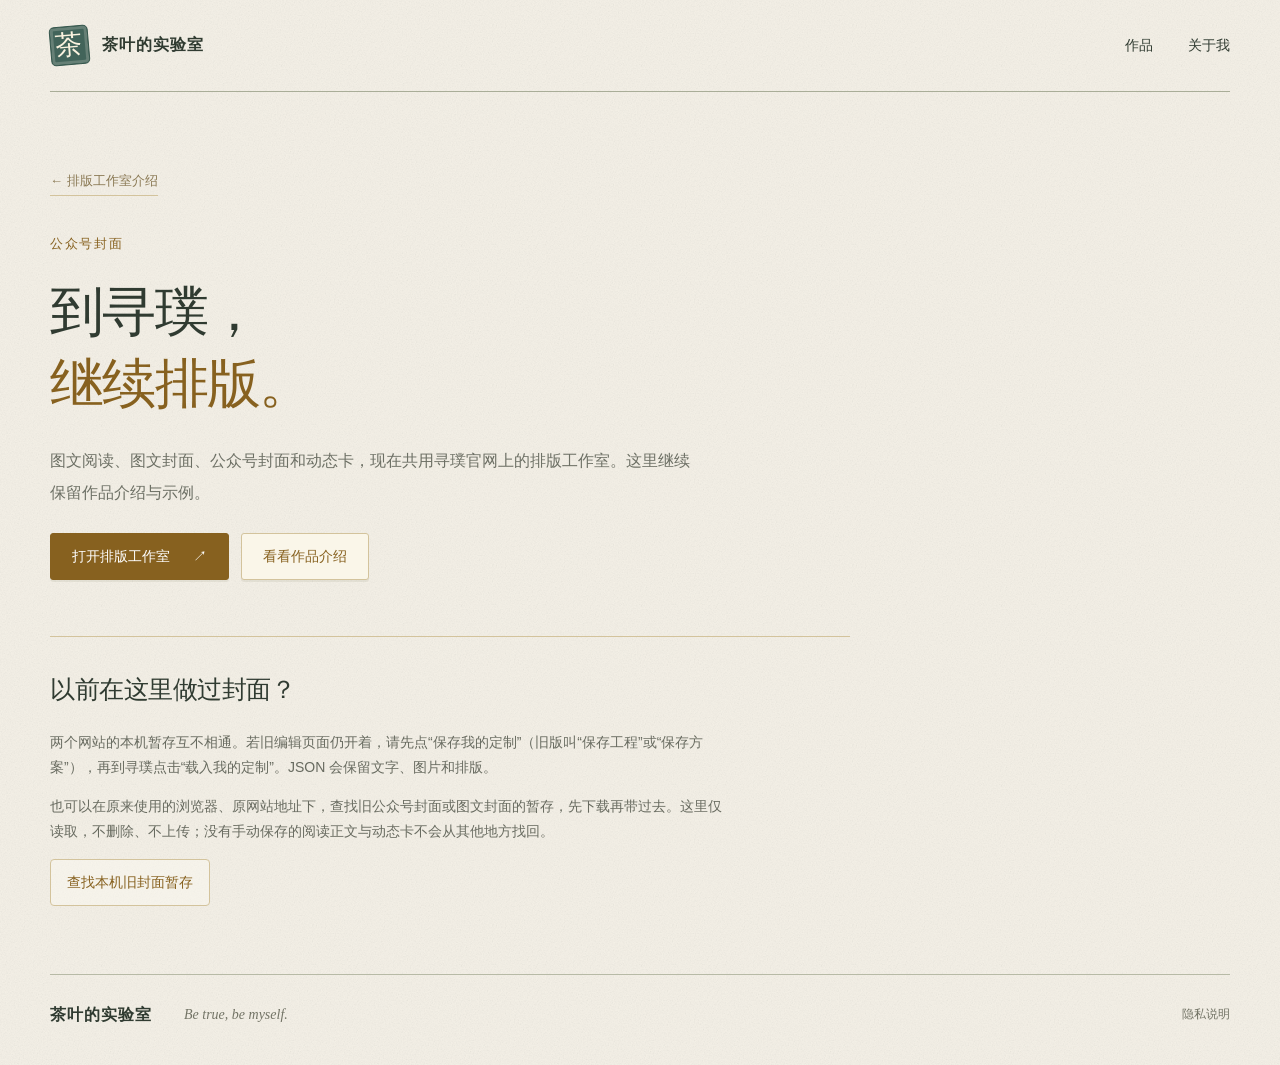
==== commit 738450ce: "Keep the original WeChat cover URL" ====
--- a/tools/cover/index.html
+++ b/tools/cover/index.html
@@ -1,15 +1,8 @@
-<!doctype html><html lang="zh-CN"><head><meta charset="utf-8"><meta name="viewport" content="width=device-width,initial-scale=1"><meta name="color-scheme" content="light"><title>公众号封面编辑器 · 茶叶的实验室</title><link rel="stylesheet" href="../cover/style.css?v=e584159048f79e2b"><link rel="stylesheet" href="../cover/theme.css?v=e584159048f79e2b"><link rel="stylesheet" href="../cover/studio.css?v=e584159048f79e2b"><link rel="stylesheet" href="../cover/embed.css?v=e584159048f79e2b"></head><body class="paper-editor cover-editor"><div id="editorApp" inert>
-<header><div class="editor-heading"><a class="editor-back" href="../layout/index.html?editor=cover">← 排版工作室</a><h1>公众号封面编辑器</h1></div><nav class="editor-profiles" aria-label="选择编辑器"><a href="../cover/index.html" aria-current="page">公众号封面</a><a href="../poster/index.html" >图文首页图</a></nav><div class="actions"><button id="saveDesign">保存方案</button><label class="file-button">载入方案<input id="loadDesign" type="file" accept=".json,application/json"></label><button id="showSample">套用排版示例</button></div></header>
-<main class="workspace"><section class="stage"><section class="quick-editor" aria-label="快速编辑"><div class="actions"><select id="templateSelect" aria-label="选择封面模板"></select><button id="applyTemplate">套用模板</button></div><div class="quick-grid"><div class="quick-title"><div class="quick-heading"><label for="quick-title">标题</label><label><input id="quick-title-enabled" type="checkbox">显示</label></div><textarea id="quick-title" maxlength="2000" placeholder="输入标题，支持换行"></textarea></div><div><div class="quick-heading"><label for="quick-subtitle">副标题</label><label><input id="quick-subtitle-enabled" type="checkbox">显示</label></div><textarea id="quick-subtitle" maxlength="2000" placeholder="选填"></textarea></div><div><div class="quick-heading"><label for="quick-author">作者</label><label><input id="quick-author-enabled" type="checkbox">显示</label></div><input id="quick-author" maxlength="2000" placeholder="选填"></div></div><p class="hint">输入即显示。套用模板会替换排版；只换底图会保留文字。</p></section><div class="toolbar"><div class="actions"><select id="artSelect" class="art-select" aria-label="选择底图"></select><a class="browse-backgrounds" href="#background-library">看底图库 ↓</a></div><div class="actions"><button id="modeWide" class="active" aria-pressed="true">横版</button><button id="modeSquare" aria-pressed="false">方版</button><select id="posterFormat" aria-label="竖版画幅" hidden><option value="3:4">3:4 · 通用图文</option><option value="3:5">3:5 · 长图文</option></select><span id="dimensions" class="width-label">1880 × 800</span></div></div>
-<div id="canvasShell" class="canvas-shell"><canvas id="preview" width="1880" height="800" data-mode="wide" aria-label="封面画布，可拖动可见元素"></canvas></div>
-<div class="exportbar"><button id="downloadCurrent" class="primary">导出当前封面</button><button id="downloadBackground">只导出底图</button><button id="downloadUpload">导出双裁切母图</button><select id="format" aria-label="导出格式"><option value="png">PNG</option><option value="jpeg">JPG</option></select></div><div id="status" role="status">正在加载字体与底图…</div><div id="draftStatus" role="status">正在检查本机暂存…</div><div id="warnings" role="alert"></div>
-<p class="hint">点击或拖动画布中的元素。文字与开关同步到横版、方版；位置与字号可分别调整。</p>
-<details class="panel"><summary>底图位置与画布</summary><div class="details-body bg-controls"><div><label class="field"><span>方版底图布局</span><select id="squareBgMode"><option value="editorial">上方留白，下方画面</option><option value="cover">图片铺满</option></select></label><label class="field"><span>画布底色</span><input id="paperColor" type="color"></label><div id="paperSwatches" class="color-swatches" role="group" aria-label="常用画布底色"></div></div><div><label class="field"><span>当前画幅 · 水平取景</span><input id="focusX" type="range" min="0" max="100"></label><label class="field"><span>当前画幅 · 垂直取景</span><input id="focusY" type="range" min="0" max="100"></label></div><div><label class="field"><span>当前画幅 · 图片缩放</span><input id="bgZoom" type="range" min="100" max="240" step="1"></label><label class="file-button">替换标志<input id="logoFile" type="file" accept="image/png,image/jpeg,image/webp"></label></div></div></details>
-</section><aside class="sidebar"><section class="panel background-panel" id="background-library"><div class="panel-heading"><h2>底图库</h2><select id="artCategory" aria-label="底图风格"><option value="all">全部风格</option><option value="纸张">纸张</option><option value="油画">油画</option><option value="纸艺">纸艺</option><option value="寻璞">寻璞系列</option></select></div><div id="artGallery" class="art-gallery" aria-label="底图选项"></div><label class="file-button upload-background">上传自己的底图<input id="backgroundFile" type="file" accept="image/png,image/jpeg,image/webp"></label><p class="hint">PNG、JPG、WebP，20MB以内。图片仅留在你的浏览器。</p></section>
-<details class="panel material-panel"><summary>自己生成底图</summary><div class="details-body"><canvas id="materialPreview" width="320" height="210" aria-label="自选材质效果预览"></canvas><label class="field"><span>材质</span><select id="materialStyle"><option value="paper">纤维纸张</option><option value="canvas">细纹画布</option><option value="wash">淡彩晕染</option><option value="cutpaper">叠放拼纸</option></select></label><div class="row"><label class="field"><span>底色</span><input id="materialBase" type="color" value="#f3eee2"></label><label class="field"><span>强调色</span><input id="materialAccent" type="color" value="#809185"></label></div><div id="materialPalettes" class="material-palettes" aria-label="材质配色"></div><label class="field"><span>材质强度</span><input id="materialIntensity" type="range" min="0" max="100" value="55"></label><div class="actions"><button id="shuffleMaterial" type="button">换个纹理</button><button id="applyMaterial" type="button" class="primary">用这张底图</button></div><p class="hint">颜色与纹理在本机生成，可单独导出底图。</p></div></details>
-<section class="panel"><h2>元素</h2><div class="actions" style="margin-bottom:12px"><button id="hideAll" class="minor">全部隐藏</button><button id="showAll" class="minor">显示已填内容</button></div><div id="layers"></div><div class="actions" style="margin-top:12px"><button id="addText" class="minor">＋ 自定义文字</button></div></section>
-<section class="panel" id="propertyPanel"><h2 id="propertyTitle">标题</h2><div id="emptyProperty" class="hidden">选择一个元素继续编辑。</div><div id="properties"><label class="fieldline"><input type="checkbox" id="elementEnabled">显示此元素</label><div id="textControls"><label class="field"><span>内容（支持换行）</span><textarea id="elementText" maxlength="2000"></textarea></label><div class="row"><label class="field"><span>字体</span><select id="elementFont"><option value="cn">思源宋体</option><option value="article">宋体</option><option value="en">Source Serif 4</option><option value="sans">系统黑体</option></select></label><label class="field"><span>颜色</span><input id="elementColor" type="color"></label></div><div id="elementSwatches" class="color-swatches" role="group" aria-label="常用元素颜色"></div></div><label class="fieldline hidden" id="brandAlignmentControl"><input id="alignLogoBottom" type="checkbox">对齐标志下沿（当前画幅）</label>
-<div class="row"><label class="field"><span id="sizeLabel">字号</span><input id="elementSize" type="number" min="8" max="800" step="1"></label><label class="field"><span>不透明度 %</span><input id="elementOpacity" type="number" min="0" max="100"></label></div><div class="row"><label class="field"><span>横坐标</span><input id="elementX" type="number" step="1"></label><label class="field"><span>纵坐标</span><input id="elementY" type="number" step="1"></label></div>
-<div id="textLayoutControls"><div class="row"><label class="field"><span>文本框宽度</span><input id="elementWidth" type="number" min="20" max="1880"></label><label class="field"><span>行距倍数</span><input id="elementLineHeight" type="number" min="0.8" max="3" step="0.05"></label></div><label class="field"><span>对齐</span><select id="elementAlign"><option value="left">左对齐</option><option value="center">居中</option><option value="right">右对齐</option></select></label></div>
-<div class="actions"><button id="moveUp" class="minor">上移一层</button><button id="moveDown" class="minor">下移一层</button><button id="deleteElement" class="minor danger">删除</button></div></div></section></aside></main>
-<dialog id="exportDialog" aria-labelledby="exportTitle"><div class="export-heading"><h2 id="exportTitle">封面已生成</h2><button id="closeExport" type="button">继续编辑</button></div><img id="exportPreview" alt="导出的干净封面" hidden><p id="exportFilename"></p><p id="exportDetails"></p><a id="exportLink" download>下载图片</a><p id="exportHelp" class="hint"></p></dialog></div><script>window.EDITOR_PROFILE='cover';</script><script src="../cover/config.js?v=e584159048f79e2b" defer></script><script src="../cover/model.js?v=e584159048f79e2b" defer></script><script src="../cover/background-maker.js?v=e584159048f79e2b" defer></script><script src="../cover/cover.js?v=e584159048f79e2b" defer></script><script src="../cover/bridge.js?v=e584159048f79e2b" defer></script></body></html>
+<!doctype html>
+<html lang="zh-CN"><head><meta charset="utf-8"><meta name="viewport" content="width=device-width,initial-scale=1"><meta name="description" content="排版工作室已统一到寻璞官网。保留作品介绍，并帮助下载原浏览器的封面暂存。"><meta name="color-scheme" content="light"><title>公众号封面 · 茶叶的实验室</title><link rel="icon" href="../../assets/favicon.svg" type="image/svg+xml"><link rel="stylesheet" href="../../style.css"><link rel="stylesheet" href="../../atelier.css"><link rel="stylesheet" href="../../project-themes.css"><link rel="stylesheet" href="../layout/handoff.css"></head>
+<body class="paper-detail theme-cover" data-studio-target="https://www.xunpuai.com/tools" data-editor="cover">
+<a class="skip" href="#main">跳到内容</a><header class="nav"><a class="brand" href="../../index.html"><span class="mark">茶</span>茶叶的实验室</a><nav aria-label="主导航"><a href="../../index.html#projects">作品</a><a href="../../index.html#about">关于我</a></nav></header>
+<main id="main" class="studio-handoff"><a class="back" href="../../cover.html">← 排版工作室介绍</a><p class="eyebrow">公众号封面</p><h1>到寻璞，<br><span class="serif-green">继续排版。</span></h1><p class="intro">图文阅读、图文封面、公众号封面和动态卡，现在共用寻璞官网上的排版工作室。这里继续保留作品介绍与示例。</p><div class="actions"><a class="button" data-studio-link href="https://www.xunpuai.com/tools?editor=cover">打开排版工作室 <span aria-hidden="true">↗</span></a><a class="button secondary" href="../../cover.html">看看作品介绍</a></div>
+<section id="recover-drafts" class="draft-recovery" aria-labelledby="recovery-title"><h2 id="recovery-title">以前在这里做过封面？</h2><p>两个网站的本机暂存互不相通。若旧编辑页面仍开着，请先点“保存我的定制”（旧版叫“保存工程”或“保存方案”），再到寻璞点击“载入我的定制”。JSON 会保留文字、图片和排版。</p><p>也可以在原来使用的浏览器、原网站地址下，查找旧公众号封面或图文封面的暂存，先下载再带过去。这里仅读取，不删除、不上传；没有手动保存的阅读正文与动态卡不会从其他地方找回。</p><button id="find-drafts" class="recovery-button" type="button" disabled>查找本机旧封面暂存</button><p id="recovery-status" role="status" aria-live="polite"></p><ul id="draft-list" class="draft-list"></ul><noscript><p>请启用 JavaScript 后读取旧暂存；前往寻璞的链接仍可直接使用。</p></noscript></section>
+</main><footer><a class="brand" href="../../index.html">茶叶的实验室</a><span>Be true, be myself.</span><a href="../../privacy.html">隐私说明</a></footer><script type="module" src="../layout/handoff.mjs"></script>
+</body></html>
--- a/style.css
+++ b/style.css
@@ -0,0 +1,88 @@
+:root{--ink:#263b30;--muted:#697067;--paper:#f9f8f2;--green:#385d45;--line:#dedfd4}*{box-sizing:border-box}html{scroll-behavior:smooth;scroll-padding-top:30px}body{margin:0;background:var(--paper);color:var(--ink);font:16px/1.8 -apple-system,BlinkMacSystemFont,"PingFang SC","Microsoft YaHei",sans-serif}a{color:inherit;text-decoration:none}button{font:inherit;cursor:pointer}a:focus-visible,button:focus-visible{outline:3px solid #b48b31;outline-offset:5px}::selection{background:#d8e5bb}.nav,main,footer{max-width:1180px;margin:auto}.nav{display:flex;justify-content:space-between;align-items:center;padding:28px 0;border-bottom:1px solid var(--line)}.brand{display:flex;align-items:center;gap:12px;font-weight:650;letter-spacing:1px;font-size:16px}.mark{display:grid;place-items:center;background:var(--green);color:white;border-radius:11px;width:36px;height:36px;font-family:serif;font-size:23px}.nav nav{display:flex;gap:34px;font-size:14px}.nav nav a:hover,.text-link:hover{color:#719148}.skip{position:absolute;top:-100px;left:20px}.skip:focus{top:0;background:white;z-index:99}.hero{display:grid;grid-template-columns:1.18fr 1fr;align-items:center;min-height:570px;padding:66px 0 55px;gap:50px}.eyebrow{font-size:13px;letter-spacing:2px;margin:0 0 20px;color:var(--green)}h1,h2,h3,p{margin-top:0}h1{font-size:clamp(38px,4.2vw,58px);line-height:1.35;font-weight:600;letter-spacing:-1.7px;margin-bottom:24px}h2{font-size:30px;font-weight:550;line-height:1.6;letter-spacing:-.5px}h3{font-size:21px;font-weight:600;line-height:1.5}.serif-green{color:#66864d}.intro{font-size:16px;line-height:1.95;color:var(--muted);margin-bottom:24px}.text-link{font-size:14px;font-weight:600;display:inline-flex;gap:24px;align-items:center}.text-link span{font-size:23px}.hero-art{height:420px;position:relative;background:radial-gradient(ellipse,#e9ebd9 0,transparent 67%);isolation:isolate}.orbit{border:1px solid #d8dec8;border-radius:50%;position:absolute;left:4%;top:7%;width:91%;height:86%;transform:rotate(-24deg)}.o2{width:75%;height:100%;left:13%;top:1%;transform:rotate(30deg)}.hero-sheet{position:absolute;top:23px;left:40px;transform:rotate(-9deg);width:245px;height:280px;background:#fffffc;border:1px solid #dedfd3;padding:23px;box-shadow:0 15px 40px #3c50230c}.hero-sheet>span{font-size:8px;letter-spacing:2px}.hero-sheet b{display:block;font-weight:450;font-family:"Songti SC",serif;font-size:31px;line-height:1.7;margin-top:22px}.draw-lines{width:75px;height:16px;border-top:1px solid #97aa84;border-bottom:1px solid #97aa84;margin-top:24px}.hero-sticker{position:absolute;right:4px;top:75px;background:#e9d38d;padding:20px 25px;transform:rotate(10deg);font-size:15px;line-height:1.6;box-shadow:0 5px 10px #594a0808}.hero-duck{position:absolute;bottom:12px;right:24px;transform:rotate(5deg)}.duck{width:192px;height:208px;background-image:url('assets/duck-atlas.png');background-size:768px 1040px;background-position:0 0;animation:pet 2.7s steps(1) infinite;filter:drop-shadow(0 14px 9px #574a2610)}@keyframes pet{0%,100%{background-position:0 0}25%{background-position:-192px 0}50%{background-position:-384px 0}75%{background-position:-576px 0}}.projects{padding:22px 0 75px}.section-heading{display:flex;justify-content:space-between;align-items:baseline;margin-bottom:25px}.section-heading h2{font-size:25px;margin:0}.section-heading>span{font-size:12px;color:var(--muted);letter-spacing:1px}.project-grid{display:grid;grid-template-columns:1fr 1fr;gap:30px}.project-card{display:block;overflow:hidden;border:1px solid #dcded2;border-radius:15px;background:#fffefa;transition:transform .25s,box-shadow .25s}.project-card:hover{transform:translateY(-5px);box-shadow:0 16px 40px #3545210a}.card-visual{height:306px;position:relative;overflow:hidden}.thesis-visual{background:#e7ecdf;display:grid;place-items:center}.paper{background:#fffefa;border:1px solid #d6dccd;width:255px;height:285px;padding:25px 27px;transform:rotate(-7deg) translateY(38px);box-shadow:10px 15px 0 #cbd4bf50,0 15px 30px #3441240b}.paper-top{font-size:9px;color:#718064}.paper h3{font-size:30px;line-height:1.6;margin:20px 0 16px;font-family:"Songti SC","SimSun",serif;font-weight:500}.paper-line{height:1px;background:#d2d8c7;width:100%;margin-bottom:12px}.paper-line.short{width:75%}.paper-note{font-size:10px;margin:15px 0;color:#728564}.paper-bottom{font-size:8px;letter-spacing:2px;color:#849476}.corner-label{position:absolute;left:25px;top:18px;font-size:11px;color:#68745c;letter-spacing:1px}.duck-visual{background:#f1e9d9}.duck-visual>.duck{position:absolute;left:50%;top:60px;transform:translateX(-50%) scale(1.1);z-index:2}.little-note{position:absolute;left:50px;top:90px;transform:rotate(-11deg);padding:20px 23px;background:#fffdf0;font-size:12px;color:#8d886b;box-shadow:0 6px 15px #574a2610}.ground{position:absolute;bottom:35px;width:170px;height:20px;left:50%;transform:translateX(-50%);background:#d3c4a720;border-radius:50%;filter:blur(5px)}.card-copy{padding:25px 29px 27px}.card-title{display:flex;justify-content:space-between;align-items:center}.card-title h3{margin:0}.arrow{font-size:24px}.card-copy p{font-size:14px;color:var(--muted);margin:14px 0 18px}.small-link{font-size:12px;font-weight:550;border-bottom:1px solid #b4bea6;padding-bottom:4px}.about{display:grid;grid-template-columns:1fr 2fr;padding:64px 0 75px;border-top:1px solid var(--line);gap:70px}.about p{color:var(--muted);max-width:620px;font-size:15px}.about .eyebrow{color:var(--green);margin-top:12px}footer{border-top:1px solid var(--line);padding:28px 0 35px;display:flex;align-items:center;gap:30px;font-size:12px;color:var(--muted)}footer .brand{font-size:13px}footer>a:last-child{margin-left:auto}.back{display:inline-block;font-size:13px;margin-top:35px;color:var(--muted)}.detail-hero{display:grid;grid-template-columns:1.2fr 1fr;gap:60px;padding:50px 0 65px;align-items:center}.detail-hero h1{font-size:46px}.detail-art{height:360px;border-radius:15px;position:relative;overflow:hidden}.detail-art .paper{transform:rotate(-7deg) translateY(7px)}.actions{display:flex;gap:12px;flex-wrap:wrap;margin:24px 0 14px}.button{display:inline-flex;align-items:center;justify-content:center;gap:26px;background:var(--green);border:1px solid var(--green);color:white;border-radius:7px;padding:10px 21px;font-size:14px}.button:hover{background:#284333}.button.secondary{background:transparent;color:var(--ink);border-color:#cdd2c4}.button.secondary:hover{background:#e9eddf}.fine{font-size:12px!important;color:#777d70}.feature-section{padding:40px 0 55px;border-top:1px solid var(--line)}.features{display:grid;grid-template-columns:repeat(3,1fr);gap:50px;margin-top:35px}.number{display:block;font:italic 27px Georgia,serif;color:#819270;margin-bottom:20px}.features h3{font-size:20px}.features p{font-size:14px;color:var(--muted)}.workflow{background:#e9edde;border-radius:12px;padding:45px;display:grid;grid-template-columns:1fr 1.2fr;gap:60px;margin:15px 0 50px}.workflow h2{font-size:29px}.workflow>div>p:not(.eyebrow){font-size:13px;color:var(--muted)}.prompt-card{background:#fffefa;border:1px solid #d5dccb;padding:28px;border-radius:6px}.prompt-card p{font-size:14px;line-height:2.1;margin:14px 0}.label{font-size:11px;color:#78856d}.copy{background:none;border:0;border-bottom:1px solid #a9b69d;padding:0;color:var(--green);font-size:12px}.copy-status{font-size:11px;margin-left:12px}.download-section{display:grid;grid-template-columns:1.6fr 1fr;gap:80px;padding:35px 0 65px}.download-section p,.download-section li{font-size:14px;color:var(--muted)}ol{padding-left:20px}li{padding-left:5px;margin-bottom:14px}.download-section aside{background:#f0f0e6;border-radius:10px;padding:30px;height:fit-content}.download-section aside h3{font-size:19px}.download-section p a{border-bottom:1px solid #adb69f}.duck-demo{background:#f1e9d9;display:flex;flex-direction:column;align-items:center;justify-content:flex-end;padding:20px}.demo-duck{position:absolute;top:20px;left:50%;transform:translateX(-50%)}.duck-status{font-size:12px;margin-bottom:15px;z-index:2}.demo-controls{display:flex;gap:8px;z-index:2}.demo-controls button{font-size:12px;border:1px solid #d5cbb8;background:#fcfaf4;border-radius:20px;padding:7px 15px;color:#5e604d}.demo-controls button[aria-pressed=true]{background:#4b6445;color:white;border-color:#4b6445}.credit{font-size:11px;color:#7e8275;margin:0 0 40px}.privacy{max-width:740px;margin:60px auto 85px}.privacy h2{font-size:23px;margin-top:40px}.privacy p{color:var(--muted)}@media(max-width:1250px){.nav,main,footer{margin-left:40px;margin-right:40px}}@media(max-width:800px){.nav,main,footer{margin-left:24px;margin-right:24px}.hero{gap:10px}.hero-art{transform:scale(.85);transform-origin:right center;margin-left:-45px}.hero h1{font-size:39px}.detail-hero{gap:25px}.detail-hero h1{font-size:35px}.features{gap:25px}.workflow{padding:28px;gap:25px}.download-section{gap:30px}.about{gap:25px;grid-template-columns:1fr 3fr}.card-copy{padding:22px}.card-title h3{font-size:19px}.little-note{left:20px}}@media(max-width:600px){.nav,main,footer{margin-left:22px;margin-right:22px}.nav{padding:21px 0}.brand{font-size:14px;gap:8px}.mark{width:30px;height:30px;font-size:20px}.nav nav{gap:18px;font-size:12px}.hero{grid-template-columns:1fr;padding:43px 0 22px;gap:10px;min-height:0}.hero h1{font-size:40px}.hero .intro{font-size:14px}.hero-art{height:325px;transform:none;margin:0 8px}.hero-sheet{width:210px;height:240px;top:15px;left:8px}.hero-sheet b{font-size:27px;margin-top:15px}.hero-sticker{right:0;top:30px;padding:13px 16px;font-size:12px}.hero-duck{bottom:-10px;right:0;transform:scale(.85)}.section-heading h2{font-size:22px}.section-heading>span{font-size:10px}.projects{padding-top:30px;padding-bottom:45px}.project-grid{grid-template-columns:1fr;gap:24px}.card-visual{height:285px}.card-copy p br{display:none}.about{grid-template-columns:1fr;gap:5px;padding:35px 0 40px}.about h2{font-size:25px}.about p{font-size:14px}.about .eyebrow{margin-bottom:10px}footer{flex-wrap:wrap;gap:8px 20px;padding:25px 0}footer span{display:none}.detail-hero{grid-template-columns:1fr;padding:32px 0 40px;gap:24px}.detail-hero h1{font-size:38px}.detail-art{height:330px}.intro{font-size:15px}.features{grid-template-columns:1fr;gap:8px;margin-top:25px}.features article{position:relative;padding-left:48px}.number{position:absolute;left:0;top:0;font-size:22px}.features h3{font-size:19px;margin-bottom:10px}.feature-section{padding-bottom:25px}.workflow{grid-template-columns:1fr;padding:25px 20px;gap:8px}.workflow h2{font-size:26px}.prompt-card{padding:23px}.download-section{grid-template-columns:1fr;gap:20px;padding-bottom:35px}.download-section h2{font-size:26px}.credit{margin-bottom:30px}.privacy{margin-top:35px}.privacy h1{font-size:38px}.back{margin-top:25px}.button{padding:10px 16px;font-size:13px}}@media(prefers-reduced-motion:reduce){html{scroll-behavior:auto}*,*:before,*:after{animation:none!important;transition:none!important}}
+
+/* Personal introduction and aligned project cards. */
+.hero{overflow:clip}
+.hero .identity{letter-spacing:.5px;font-size:14px;line-height:1.9}
+.hero-copy .intro{max-width:540px}
+.project-card{display:flex;flex-direction:column}
+.card-visual{flex:none}
+.card-copy{flex:1;display:grid;grid-template-rows:3.2em 1fr auto;align-items:start}
+.card-title{height:100%;gap:12px;align-items:flex-start}
+.card-title h3{min-width:0}
+.card-title .arrow{flex:none;line-height:1.3}
+.card-copy p{margin:14px 0 22px}
+.small-link{justify-self:start;align-self:end}
+.about h2{max-width:680px;text-wrap:balance}
+.contact{display:flex;align-items:center;gap:36px;margin-top:32px}
+.wechat{margin:0;flex:none}
+.wechat a{display:block;background:white;border:1px solid var(--line);padding:8px;border-radius:8px}
+.wechat img{display:block;width:172px;height:172px;max-width:100%}
+.wechat figcaption{font-size:12px;text-align:center;color:var(--muted);margin-top:8px}
+.email-contact{display:flex;flex-direction:column;gap:4px;min-width:0}
+.email-contact span{font-size:12px;color:var(--muted)}
+.email-contact a{font-size:15px;text-decoration:underline;text-underline-offset:5px;overflow-wrap:anywhere}
+@media(max-width:800px) and (min-width:601px){.hero{gap:20px}.hero h1{font-size:34px}.hero-art{margin-left:-30px}.about{grid-template-columns:1fr;gap:10px}.about .eyebrow{margin:0}.card-copy{grid-template-rows:3.5em 1fr auto}}
+@media(max-width:600px){.hero h1{font-size:36px}.hero .identity{font-size:13px}.card-copy{grid-template-rows:auto 1fr auto}.contact{gap:24px;align-items:flex-start;flex-direction:column}.wechat img{width:172px;height:172px}footer span{display:block;font-size:12px}footer{display:grid;grid-template-columns:1fr auto;gap:6px 18px}footer .brand{grid-column:1}footer span{grid-column:1;grid-row:2}footer>a:last-child{grid-column:2;grid-row:1 / 3}}
+
+/* Little Drawer: public interface illustrations, no private application data. */
+[hidden]{display:none!important}
+.drawer-project{grid-column:1 / -1;display:grid;grid-template-columns:1fr 1fr;gap:30px}
+.drawer-project .card-copy{display:flex;flex-direction:column;justify-content:center;padding:30px 29px}
+.drawer-project .card-title{height:auto;width:100%}
+.drawer-project .card-copy p{max-width:410px;margin:18px 0 24px}
+.drawer-project .small-link{align-self:flex-start}
+.drawer-visual,.drawer-cover{background:#ede8df;position:relative;overflow:hidden}
+.drawer-visual{height:285px;display:grid;place-items:center}
+.drawer-stack{position:relative;width:225px;transform:rotate(-6deg)}
+.drawer-stack:before,.drawer-stack:after{content:"";position:absolute;inset:0;background:#d8cfc1;border:1px solid #d5cbbb;border-radius:8px;transform:rotate(9deg);z-index:-1}
+.drawer-stack:after{background:#f1eadb;transform:rotate(4deg)}
+.drawer-slip{background:#fffdf7;border:1px solid #ded7c9;border-radius:8px;min-height:222px;padding:25px;box-shadow:0 12px 30px #594a1110}
+.drawer-slip>span{font-size:11px;letter-spacing:1px;color:#8b806f}
+.drawer-slip strong{display:block;font:500 26px/1.7 "Songti SC",serif;margin:15px 0;color:#575c48}
+.drawer-slip i{font-size:11px;font-style:normal;color:#928772}
+.drawer-cover{height:380px;display:grid;place-items:center;border-radius:15px;background:radial-gradient(ellipse at 25% 30%,#f7eed7,transparent 65%),#e6e8dd}
+.drawer-cover .drawer-stack{width:270px}.drawer-cover .drawer-slip{padding:32px;min-height:280px}.drawer-cover .drawer-slip strong{font-size:32px}
+.drawer-showcase{display:grid;grid-template-columns:1fr 1fr;gap:80px;align-items:center;background:#eeece3;border-radius:16px;padding:55px;margin-bottom:60px;scroll-margin-top:25px}
+.drawer-story h2{font-size:34px;line-height:1.5;text-wrap:balance}.drawer-story>p{font-size:15px;color:var(--muted)}
+.drawer-switch{display:flex;flex-wrap:wrap;gap:8px;margin:30px 0 18px}
+.drawer-switch button{padding:9px 15px;font-size:13px;border:1px solid #cdd0c1;border-radius:6px;color:var(--ink);background:transparent}
+.drawer-switch button[aria-pressed=true]{background:var(--green);border-color:var(--green);color:white}
+.drawer-caption{min-height:3.6em}
+.drawer-device{width:100%;max-width:350px;min-height:610px;justify-self:center;background:#f6f2ea;color:#302e28;border:7px solid #fffcf5;box-shadow:0 20px 50px #49432b14;border-radius:25px;padding:22px 20px 0;display:flex;flex-direction:column;overflow:hidden}
+.drawer-screen-top{display:flex;justify-content:space-between;font-size:10px;color:#898373;letter-spacing:1px;margin-bottom:8px}
+.drawer-device h3{font-size:25px;margin-bottom:17px;line-height:1.5;letter-spacing:1px}
+.drawer-device h4{font:500 18px/1.6 "Songti SC",serif;margin:10px 0}
+.drawer-shortcuts{display:grid;grid-template-columns:1fr 1fr;gap:8px;margin-bottom:18px;font-size:12px}
+.drawer-shortcuts>span{background:#ece9dc;border-radius:8px;padding:10px 8px}
+.drawer-shortcuts small{display:block;font-size:10px;color:#8a8273}
+.drawer-sample-card{background:#fffcf5;border-radius:9px;box-shadow:0 5px 12px #52462c09;overflow:hidden}
+.drawer-landscape{height:140px;position:relative;overflow:hidden;background:linear-gradient(#c8bec0,#e3c9b7 55%,#e3cfb6 66%,#9ca99c 67%,#92a39b)}
+.drawer-landscape:before{content:"";position:absolute;width:35px;height:35px;border-radius:50%;background:#f1d6ae;left:70%;top:42%}
+.drawer-landscape:after{content:"";position:absolute;border-radius:50% 50% 0 0;bottom:-20px;left:-15%;width:135%;height:45px;background:#7f9288}
+.drawer-sample-copy{padding:14px 18px}.drawer-sample-copy>span{font-size:10px;color:#978773}
+.drawer-sample-copy p,.drawer-compose-paper p,.drawer-memory p{font:14px/1.9 "Songti SC",serif;margin:0 0 16px}
+.drawer-card-foot{display:flex;justify-content:space-between;font-size:10px;color:#8b806f}
+.drawer-quiet{margin-top:16px;font-size:11px;color:#857c6b}.drawer-quiet p{margin:6px 0 15px;font-size:12px}
+.drawer-screen-note{font-size:12px;color:#8b806f;margin:0 0 20px}
+.drawer-compose-paper{background:#fffcf5;padding:20px;border-radius:8px;min-height:240px}
+.drawer-field-label{font-size:10px;color:#928574}.drawer-compose-paper h4{padding-bottom:20px;border-bottom:1px solid #eee7da}
+.drawer-intention{display:flex;gap:8px;margin:16px 0}.drawer-intention span{background:#e7e6d7;padding:4px 10px;border-radius:20px;font-size:11px}
+.drawer-swatches{display:flex;gap:10px;margin:20px 0 8px}.drawer-swatches i{height:34px;width:42px;border-radius:6px;background:linear-gradient(#c8bec0,#e3c9b7,#92a39b)}.drawer-swatches i:nth-child(2){background:linear-gradient(#627880,#94a6a6,#b5bcac)}.drawer-swatches i:nth-child(3){background:linear-gradient(120deg,#dce8f0,#eedade,#f2e5c8)}
+.drawer-static-action{text-align:center;font-size:12px;background:#dddccb;color:#5b604c;padding:10px;border-radius:8px}
+.drawer-archive-row{display:flex;justify-content:space-between;align-items:center;padding:15px 0;border-bottom:1px solid #e4dece;font-size:13px;gap:8px}.drawer-archive-row small{font-size:10px;color:#8c8374}
+.drawer-month{display:flex;justify-content:space-between;align-items:baseline;margin:22px 0 12px}.drawer-month strong{font-size:18px}.drawer-month span{font-size:10px;color:#8b806f}
+.drawer-memory{background:#fffcf5;border-radius:7px;padding:10px;transform:rotate(-2deg);margin:0 0 12px}.drawer-memory .drawer-landscape{height:130px}.drawer-memory h4{font-size:16px}.drawer-memory p{font-size:12px;margin-bottom:8px}.drawer-memory>span{font-size:10px;color:#8b806f}
+.drawer-bottom-nav{display:flex;justify-content:space-between;margin-top:auto;padding:18px 0 15px;font-size:10px;color:#9c9587;gap:12px}.drawer-bottom-nav .selected{color:#58694d;font-weight:600}
+.drawer-access{display:grid;grid-template-columns:1.4fr 1fr;gap:90px;padding:10px 0 70px}.drawer-access p{font-size:14px;color:var(--muted)}.drawer-access aside{border-left:1px solid var(--line);padding-left:35px}.drawer-access aside h3{font-size:19px}
+@media(max-width:950px){.drawer-showcase{gap:30px;padding:35px}.drawer-story h2{font-size:28px}.drawer-device{padding:18px 15px 0}.drawer-access{gap:35px}}
+@media(max-width:800px){.drawer-showcase{grid-template-columns:1fr;padding:30px 24px;gap:20px}.drawer-caption{min-height:0}.drawer-story .drawer-switch{margin-top:22px}.drawer-hero{grid-template-columns:1fr}.drawer-cover{height:320px}.drawer-access{gap:25px}.drawer-project .card-copy{padding-right:22px}.drawer-project{gap:30px}.drawer-project .card-copy{padding-left:22px}}
+@media(max-width:600px){.drawer-project{display:flex;gap:0}.drawer-project .card-copy{padding:22px}.drawer-project .card-title{height:auto}.drawer-project .card-copy p{margin:14px 0 22px}.drawer-hero h1{font-size:36px}.drawer-showcase{padding:28px 16px;margin:0 -6px 35px}.drawer-story h2{font-size:26px}.drawer-device{max-width:350px;min-height:610px;padding:18px 14px 0;border-width:5px}.drawer-switch{gap:6px}.drawer-switch button{padding:9px 12px}.drawer-access{grid-template-columns:1fr;padding-bottom:35px}.drawer-access aside{border-left:0;border-top:1px solid var(--line);padding:24px 0 0}.drawer-access h2{font-size:26px}}
+
+.drawer-visual .drawer-stack{width:215px;transform:translateY(24px) rotate(-6deg)}
+.drawer-visual .drawer-slip{min-height:200px;padding:22px}
+
+.cover-visual{background:#f3f0e8 url("tools/cover/assets/risk.png") center/cover no-repeat}.cover-sample{position:absolute;left:8%;top:35%;color:#102923;font-family:Georgia,"Songti SC",serif;font-size:clamp(24px,3vw,42px);line-height:1.35}.cover-sample strong{font-weight:600}
+
+.skill-receive{display:grid;grid-template-columns:minmax(0,1fr) 220px;gap:65px;align-items:center;padding:38px 42px;margin:0 0 55px;background:#e9edde;border:1px solid #d8dfcb;border-radius:12px;scroll-margin-top:24px}.skill-receive h2{font-size:29px;margin-bottom:16px}.skill-receive p{font-size:14px;color:var(--muted);max-width:650px}.skill-receive .fine{margin-bottom:0}.skill-receive .fine a{text-decoration:underline;text-underline-offset:3px}.keyword-row{display:flex;align-items:center;gap:24px;flex-wrap:wrap;margin:23px 0}.keyword-row>strong{font-size:28px;letter-spacing:2px;color:var(--green)}.keyword-row .copy{font-size:13px}.receive-qr{margin:0;text-align:center}.receive-qr img{display:block;width:200px;height:200px;max-width:100%;margin:0 auto 12px;border-radius:5px}.receive-qr figcaption{font-size:14px;margin-bottom:5px}.receive-qr>a.copy{font-size:12px}
+@media(max-width:800px){.skill-receive{gap:25px;padding:30px 25px;grid-template-columns:minmax(0,1fr) 180px}.receive-qr img{width:172px;height:172px}.skill-receive h2{font-size:26px}}
+@media(max-width:600px){.skill-receive{grid-template-columns:1fr;padding:26px 22px;gap:24px}.keyword-row{gap:20px}.receive-qr{text-align:left}.receive-qr img{margin-left:0}.skill-receive h2{font-size:25px}}
--- a/atelier.css
+++ b/atelier.css
@@ -0,0 +1,159 @@
+/* Local art direction: paper, pigment, and tangible project objects. */
+@font-face{font-family:"Tea About Hand";src:url('assets/fonts/tea-about-hand.woff2') format('woff2');font-weight:400;font-style:normal;font-display:swap}
+:root{--ink:#303b31;--muted:#686b60;--paper:#f4f0e6;--green:#445b3d;--line:#c9c8b8;--clay:#42645a;--serif:"Songti SC","STSong","Noto Serif CJK SC","SimSun",serif}
+body{background-color:var(--paper);background-image:url('assets/paper-grain.svg');background-size:180px 180px;color:var(--ink)}
+.nav,main,footer{max-width:1240px;margin-left:auto;margin-right:auto}
+.nav{padding:26px 0;border-bottom:1px solid #a9ad98;position:relative}
+.brand{font-weight:600;letter-spacing:1px;gap:13px;font-size:16px}
+.mark{background:#42645a;box-shadow:inset 0 0 0 3px #f4f0e633;border:1px solid #35564c;border-radius:5px;color:#fbf3df;font:27px/1 var(--serif);width:39px;height:39px;transform:rotate(-5deg)}
+.nav nav{gap:35px;font-size:14px}
+.nav nav a{position:relative}
+.nav nav a:after{content:"";height:1px;background:var(--clay);position:absolute;bottom:-6px;left:0;right:100%;transition:right .2s}
+.nav nav a:hover:after{right:0}
+.nav nav a:hover{color:var(--clay)}
+footer{padding:26px 0 35px;border-color:#b7baa6;font-size:12px;color:#737466;gap:32px}
+footer .brand{font-family:var(--serif);font-size:16px;color:var(--ink)}
+footer span{font:italic 14px/1.7 Georgia,serif}
+a:focus-visible,button:focus-visible{outline-color:#a75238;outline-width:2px;outline-offset:6px}
+::selection{background:#d7deb9}
+
+.atelier-hero{display:grid;grid-template-columns:1.15fr 1fr;align-items:center;gap:30px;padding:65px 0 64px;min-height:592px}
+.atelier-hero-copy{position:relative;z-index:2}
+.atelier-identity{font-size:16px;line-height:1.9;letter-spacing:.3px;margin:0 0 28px}
+.atelier-identity span{font-size:13px;color:#6b705f;letter-spacing:.5px}
+.atelier-hero h1{font:600 clamp(42px,4.1vw,62px)/1.4 var(--serif);letter-spacing:-1.4px;margin-bottom:24px;white-space:nowrap}
+.atelier-hero h1 em{font-style:normal;color:#596c40;position:relative}
+.atelier-hero h1 em:after{content:"";position:absolute;left:3px;right:-8px;bottom:1px;height:7px;background:#bec69788;clip-path:polygon(0 30%,95% 0,100% 65%,5% 100%);z-index:-1}
+.atelier-intro{max-width:525px;font-size:15px;line-height:2.05;color:#666d5c;margin:0 0 25px}
+.atelier-explore{display:inline-flex;align-items:center;gap:28px;color:#46583b;font-size:14px;font-weight:550}
+.atelier-explore span{display:grid;place-items:center;width:38px;height:38px;border:1px solid #889274;border-radius:50%;font-size:22px;font-weight:400;transition:transform .2s,background .2s}
+.atelier-explore:hover span{transform:rotate(12deg);background:#e3e5d0}
+.hero-collage{height:454px;position:relative;isolation:isolate;min-width:0}
+.hero-paint-chip{position:absolute;width:270px;height:300px;top:50px;right:1%;transform:rotate(8deg);box-shadow:2px 10px 16px #3d472222;overflow:hidden;clip-path:polygon(0 1%,98% 0,100% 98%,1% 100%)}
+.hero-paint-chip img{width:100%;height:100%;object-fit:cover;filter:saturate(.75)}
+.hero-postcard{position:absolute;width:315px;height:233px;background:#fdf8e9;padding:10px 10px 27px;bottom:25px;right:2%;transform:rotate(6deg);box-shadow:0 13px 25px #343b2625}
+.hero-postcard img{width:100%;height:100%;object-fit:cover;object-position:center 85%;filter:saturate(.72)}
+.hero-postcard:after{content:"";position:absolute;left:25px;right:80px;bottom:12px;border-top:1px solid #c3bfab}
+.hero-memo{position:absolute;left:3%;top:24px;width:263px;min-height:300px;background:#fbf6e9 url('assets/paper-grain.svg');padding:40px 27px 26px;transform:rotate(-8deg);box-shadow:-2px 2px 0 #e1dece,1px 11px 25px #39402425;z-index:3;clip-path:polygon(1% 0,100% 1%,99% 100%,0 99%)}
+.memo-rule{display:block;width:56px;border-top:1px solid #98a085;margin-bottom:24px}
+.hero-memo p{font:500 28px/1.8 var(--serif);letter-spacing:1px;margin-bottom:32px}
+.memo-signature{font-size:10px;letter-spacing:1px;color:#8b8c75}
+.memo-sprig{position:absolute;width:62px;height:85px;right:10px;bottom:18px;color:#8e9777;transform:rotate(16deg)}
+.masking-tape{display:block;position:absolute;height:26px;width:93px;background:#d6c79f99;box-shadow:inset 0 0 5px #e8dbb7a6;clip-path:polygon(0 6%,99% 0,97% 17%,100% 31%,98% 51%,100% 81%,97% 100%,0 94%,2% 74%,0 58%,2% 32%);mix-blend-mode:multiply}
+.hero-memo .masking-tape{top:0;left:77px;transform:rotate(4deg)}
+.hero-pink-slip{position:absolute;left:5%;bottom:37px;width:140px;height:98px;background:#cda298 url('assets/paint-drawer.png') center/cover;transform:rotate(-15deg);box-shadow:0 7px 14px #4b3c2b20}
+.collage-duck{position:absolute;right:7%;bottom:9px;z-index:5;transform:rotate(2deg) scale(1.14);transform-origin:bottom center;filter:drop-shadow(2px 12px 8px #263b3430)}
+.collage-pencil{position:absolute;bottom:17px;left:5%;width:250px;height:18px;transform:rotate(-14deg);filter:drop-shadow(0 4px 2px #33402a30);z-index:6}
+
+.atelier-projects{padding:15px 0 84px;scroll-margin-top:30px}
+.atelier-heading{display:flex;align-items:baseline;justify-content:space-between;gap:30px;margin:0 0 26px;padding-bottom:18px;border-bottom:1px solid #aeb59e}
+.atelier-heading h2{font:550 30px/1.4 var(--serif);margin:0;letter-spacing:1px}
+.atelier-heading>span{font-size:12px;letter-spacing:1px;color:#7b7e6d}
+.atelier-grid{display:grid;grid-template-columns:1fr 1fr;gap:34px}
+.atelier-card{display:flex;flex-direction:column;min-width:0;isolation:isolate;position:relative;border:1px solid #c9c4b3;border-radius:10px 10px 7px 7px;background:#fbf7ec url('assets/paper-grain.svg');box-shadow:0 2px 0 #e5dfcf,0 5px 0 -2px #f7f1e2,0 6px 0 -2px #cec9b8,0 9px 16px -7px #3c3a2928;overflow:hidden;transition:transform .28s,box-shadow .28s}
+.atelier-card:hover{transform:translateY(-5px);box-shadow:0 2px 0 #e5dfcf,0 5px 0 -2px #f7f1e2,0 6px 0 -2px #cec9b8,0 19px 27px -10px #3c3a2938}
+.project-art{height:350px;position:relative;overflow:hidden;background-size:cover;background-position:center;flex:none}
+.project-art:after{content:"";position:absolute;inset:0;box-shadow:inset 0 0 20px #30331d0c;pointer-events:none;z-index:9}
+.art-category{position:absolute;z-index:6;left:25px;top:20px;font-size:11px;letter-spacing:1px;color:#30422e}
+.art-category:before{content:"";position:absolute;inset:-3px -7px;background:#f8f0dfed;box-shadow:0 1px 2px #34382a12;z-index:-1;border-radius:1px;transform:rotate(-1deg)}
+.atelier-card-copy{padding:25px 28px 26px;display:grid;grid-template-rows:auto 1fr auto;flex:1}
+.atelier-card-title{display:flex;align-items:baseline;justify-content:space-between;gap:18px}
+.atelier-card-title h3{font:600 23px/1.45 var(--serif);margin:0;letter-spacing:.4px}
+.atelier-card-title>span{font-size:23px;line-height:1}
+.atelier-card-copy>p{font-size:14px;line-height:1.85;color:#717465;margin:12px 0 23px;max-width:490px}
+.atelier-card-link{font-size:12px;display:flex;align-items:center;gap:20px;justify-self:start;color:#44583c;border-bottom:1px solid #a4af8e;padding-bottom:3px}
+.atelier-card-link>span{font-size:16px;transition:transform .2s}
+.atelier-card:hover .atelier-card-link>span{transform:translateX(4px)}
+
+.thesis-art{background-color:#98a874;background-image:url('assets/paint-thesis.png')}
+.loose-page{position:absolute;left:calc(50% - 100px);top:63px;width:200px;height:257px;background:#ede5cf url('assets/paper-grain.svg');border:1px solid #c9c5ad;box-shadow:0 10px 20px #24352120}
+.page-one{transform:rotate(10deg) translate(18px,4px)}
+.page-two{transform:rotate(-12deg) translate(-8px,3px);background-color:#e8ddc2}
+.thesis-book{position:absolute;width:210px;height:274px;left:calc(50% - 105px);top:52px;background:#f4ecd7 url('assets/paper-grain.svg');padding:26px 23px 20px 29px;transform:rotate(-6deg);border:1px solid #d3c9ab;border-left:7px solid #597051;box-shadow:inset 4px 0 7px #3f463518,7px 11px 15px #28332435;transition:transform .35s}
+.thesis-book:after{content:"";position:absolute;right:-5px;top:4px;bottom:-4px;width:4px;background:repeating-linear-gradient(90deg,#ddd4bb 0 1px,#f9f4e7 1px 2px);transform:skewY(35deg)}
+.book-meta{font:9px/1.5 Georgia,serif;letter-spacing:2.3px;color:#6a7057}
+.thesis-book strong{font:500 29px/1.7 var(--serif);display:block;margin:23px 0 15px;color:#394835;letter-spacing:1px}
+.book-rule{width:45px;border-top:1px solid #889575;display:block;margin-bottom:14px}
+.book-subtitle{font-size:9px;letter-spacing:.4px;color:#748165;white-space:nowrap}
+.book-bottom{position:absolute;bottom:18px;left:29px;font-size:8px;color:#8b8c72;letter-spacing:1px}
+.book-ribbon{position:absolute;right:18px;top:-3px;width:13px;height:48px;background:#aa503a;clip-path:polygon(0 0,100% 0,100% 100%,50% 84%,0 100%)}
+.book-pencil{position:absolute;left:21%;top:55px;width:7px;height:239px;border-radius:2px;background:linear-gradient(90deg,#646d48,#a3a977 40%,#737d52 65%);transform:rotate(14deg);box-shadow:4px 7px 5px #21331d33}
+.book-pencil:after{content:"";position:absolute;left:0;bottom:-20px;border-left:3.5px solid transparent;border-right:3.5px solid transparent;border-top:20px solid #c8b590}
+.thesis-card:hover .thesis-book{transform:rotate(-3deg) translateY(-3px)}
+
+.duck-art{background-color:#6f8fa5;background-image:url('assets/paint-duck.png');background-position:center 70%}
+.duck-art .art-category{color:#233f4b}
+.card-duck{position:absolute;left:calc(50% - 91px);top:81px;transform:scale(1.15);transform-origin:center bottom;filter:drop-shadow(4px 12px 7px #143a4638);transition:transform .35s}
+.duck-card:hover .card-duck{transform:scale(1.18) rotate(-3deg)}
+.duck-day-note{position:absolute;top:70px;right:8%;padding:20px 20px 4px;background:#f8f0dc url('assets/paper-grain.svg');box-shadow:1px 7px 12px #20373b30;transform:rotate(10deg);width:134px;z-index:1}
+.duck-day-note p{font:500 18px/1.7 var(--serif);margin:0;color:#555c48}
+.duck-day-note .masking-tape{width:64px;height:20px;left:30px;top:-8px;transform:rotate(-7deg)}
+.duck-day-note svg{width:45px;height:25px;transform:rotate(70deg);color:#7f896a;margin:5px 0 0 40px}
+.duck-shadow{position:absolute;bottom:48px;left:36%;width:170px;height:15px;background:#31463c33;border-radius:50%;filter:blur(8px)}
+
+.drawer-art{background-color:#c39a90;background-image:url('assets/paint-drawer.png')}
+.drawer-art .art-category{color:#653f37}
+.drawer-letter{position:absolute;left:calc(50% - 2px);top:61px;width:198px;height:250px;padding:24px;background:#f8edda url('assets/paper-grain.svg');color:#645c45;transform:rotate(9deg);box-shadow:3px 9px 17px #56392e30;border:1px solid #ddd0b6}
+.drawer-letter>span:first-child{font-size:10px;letter-spacing:1px}
+.drawer-letter p{font:500 22px/1.8 var(--serif);margin:26px 0 20px}
+.letter-line{display:block;width:38px;border-top:1px solid #bdad8d;margin:0 0 14px}
+.drawer-letter small{font-size:9px;color:#95896d}
+.drawer-photo{position:absolute;left:calc(50% - 183px);top:78px;background:#fff8e9 url('assets/paper-grain.svg');padding:11px 11px 36px;width:200px;height:228px;transform:rotate(-10deg);box-shadow:-2px 8px 15px #593c3038;border:1px solid #e1d8c3;transition:transform .35s}
+.drawer-photo img{width:100%;height:100%;display:block;object-fit:cover;object-position:center bottom;filter:saturate(.75)}
+.drawer-photo>span:not(.masking-tape){position:absolute;bottom:10px;left:16px;font:12px/1.5 var(--serif);letter-spacing:1px;color:#6a765f}
+.drawer-photo .masking-tape{left:61px;top:-9px;width:77px;transform:rotate(6deg)}
+.drawer-photo svg{position:absolute;bottom:5px;right:9px;height:25px;width:27px;color:#aa6853;transform:rotate(-8deg)}
+.drawer-card:hover .drawer-photo{transform:rotate(-7deg) translateY(-3px)}
+
+.cover-art{background-color:#d0ab59;background-image:url('assets/paint-cover.png')}
+.cover-art .art-category{color:#665225}
+.cover-print{position:absolute;box-shadow:3px 9px 15px #75501d36;overflow:hidden;border:6px solid #faf2de;background-color:#f3efdf}
+.print-landscape{width:300px;height:162px;left:10%;top:73px;background:#eef0df url('tools/cover/assets/risk.png') center/cover;transform:rotate(-9deg);padding:26px 23px;color:#294536;transition:transform .35s}
+.print-landscape>span{font:500 18px/1.5 var(--serif);display:block;margin-bottom:3px}
+.print-landscape strong{font:600 30px/1.5 var(--serif);letter-spacing:1px}
+.print-square{width:170px;height:175px;right:10%;bottom:30px;background:#eee8d6 url('tools/cover/assets/personal.png') 75% center/cover;transform:rotate(8deg);padding:16px 19px;color:#54442e}
+.print-square>span:first-child{font-size:10px;letter-spacing:2px;display:block;margin-bottom:7px}
+.print-square strong{font:600 29px/1.4 var(--serif);letter-spacing:2px}
+.print-rule{width:35px;border-top:1px solid #9b8969;display:block;margin-top:9px}
+.print-swatches{position:absolute;left:13%;bottom:36px;display:flex;gap:0;transform:rotate(-6deg);background:#f8f0dd;padding:6px;box-shadow:1px 5px 9px #694e2230}
+.print-swatches span{height:34px;width:29px;background:#687958}
+.print-swatches span:nth-child(2){background:#8c9eac}.print-swatches span:nth-child(3){background:#bc8d81}.print-swatches span:nth-child(4){background:#cfa455}.print-swatches span:nth-child(5){background:#e5dbbf}
+.cover-card:hover .print-landscape{transform:rotate(-6deg) translateY(-3px)}
+
+.atelier-about{display:grid;grid-template-columns:1.05fr 1fr;gap:85px;padding:54px 0 68px;border-top:1px solid #afb69e}
+.atelier-section-label{font-size:12px;color:#6f785f;letter-spacing:2px;display:block;margin-bottom:26px}
+.about-statement h2{font:400 34px/1.8 "Tea About Hand","Kaiti SC","STKaiti",cursive;font-synthesis:none;letter-spacing:1px;color:#3e5035;margin:0}
+.about-underline{height:10px;width:190px;color:#9fa67f;margin-top:18px}
+.about-content>p{font-size:14px;line-height:2.05;color:#6d715f;margin-bottom:18px}
+.atelier-contact{margin-top:28px;padding:22px 26px;background:#f9f4e7 url('assets/paper-grain.svg');display:flex;align-items:center;gap:30px;border:1px solid #d4d0ba;border-radius:3px;box-shadow:0 3px 0 -1px #e9e2d0,0 4px 0 -1px #d5d0bc;transform:rotate(-1deg)}
+.atelier-contact figure{margin:0;flex:none}
+.atelier-contact figure a{display:block;background:white;padding:7px;border:1px solid #e4dfd2}
+.atelier-contact img{display:block;width:116px;height:116px}
+.atelier-contact figcaption{font-size:10px;color:#777b66;text-align:center;margin-top:7px;letter-spacing:.4px}
+.contact-address{min-width:0;display:flex;flex-direction:column;gap:8px}
+.contact-address>span{font-size:11px;color:#8a8d78}
+.contact-address>a{font-size:13px;text-decoration:underline;text-underline-offset:5px;overflow-wrap:anywhere}
+
+/* The existing detail pages keep their content and controls. */
+.paper-detail .detail-hero h1,.paper-detail .drawer-story h2,.paper-detail .feature-section h2,.paper-detail .download-section h2,.paper-detail .skill-receive h2,.paper-detail .workflow h2,.paper-detail .privacy h1{font-family:var(--serif);font-weight:500}
+.paper-detail .button{border-radius:3px}
+.paper-detail .detail-art{border-radius:7px;box-shadow:0 5px 12px #443e2220;border:1px solid #7b897430}
+.paper-detail .detail-art.thesis-visual{background:#9faa85 url('assets/paint-thesis.png') center/cover}
+.paper-detail .detail-art.thesis-visual .paper{background:#fcf5e5 url('assets/paper-grain.svg');box-shadow:4px 7px 0 #e8dfc7,6px 12px 18px #2f3f2a35;border-color:#b5bc9b}
+.paper-detail .duck-demo{background:#7897a9 url('assets/paint-duck.png') center/cover}
+.paper-detail .duck-status{background:#f9f3e4e6;border-radius:3px;padding:2px 10px;color:#3d4e3f}
+.paper-detail .duck-demo .corner-label{color:#233f4b}
+.paper-detail .drawer-cover{background:#c8a196 url('assets/paint-drawer.png') center/cover}
+.paper-detail .drawer-slip,.paper-detail .prompt-card,.paper-detail .receive-qr{background:#fbf6e9 url('assets/paper-grain.svg')}
+.paper-detail .skill-receive,.paper-detail .workflow{border-radius:5px;background:#e7e9d4 url('assets/paper-grain.svg')}
+.paper-detail .receive-qr{padding:10px;border:1px solid #d4d8bd;box-shadow:1px 5px 9px #3d432c15}
+.paper-detail .receive-qr img{border-radius:0}
+.paper-detail .drawer-showcase{border-radius:7px;background:#eae5d7 url('assets/paper-grain.svg')}
+.paper-detail .drawer-access aside{border-color:#b7bca7}
+
+@media(max-width:1380px){.nav,main,footer{margin-left:50px;margin-right:50px}.atelier-hero h1{font-size:clamp(39px,4.5vw,60px)}.atelier-hero{gap:20px}.hero-memo{width:240px;left:0}.hero-memo p{font-size:26px}.hero-paint-chip{width:245px}.hero-postcard{width:285px}.atelier-about{gap:55px}}
+@media(max-width:1080px){.nav,main,footer{margin-left:36px;margin-right:36px}.atelier-hero{grid-template-columns:1.17fr 1fr;gap:0;min-height:540px;padding:44px 0 42px}.atelier-hero h1{font-size:43px;letter-spacing:-1px}.atelier-intro{font-size:14px;max-width:440px}.atelier-identity{font-size:14px}.atelier-identity span{font-size:12px}.hero-collage{height:405px}.hero-memo{width:210px;min-height:265px;padding:31px 24px 20px;left:4%;top:25px}.hero-memo p{font-size:23px}.memo-signature{font-size:9px}.hero-paint-chip{width:210px;height:270px;right:0}.hero-postcard{width:230px;height:185px;right:0;bottom:31px}.hero-pink-slip{width:100px;bottom:28px}.collage-duck{right:1%;transform:scale(.96)}.collage-pencil{width:190px;bottom:24px;left:0}.atelier-grid{gap:28px}.project-art{height:320px}.atelier-card-copy{padding:22px 24px}.atelier-card-title h3{font-size:21px}.book-pencil{left:17%}.duck-day-note{right:7%;width:122px;padding:18px 15px 4px}.duck-day-note p{font-size:16px}.card-duck{left:calc(50% - 113px);top:61px;transform:scale(1.07)}.duck-card:hover .card-duck{transform:scale(1.1) rotate(-3deg)}.drawer-letter{width:175px;height:222px;left:49%;top:67px;padding:22px}.drawer-letter p{font-size:20px;margin:23px 0 14px}.drawer-photo{left:calc(50% - 160px);width:180px;height:210px;top:73px}.print-landscape{left:7%;width:260px;height:143px;padding:23px 20px;top:65px}.print-landscape strong{font-size:26px}.print-square{width:150px;height:158px;right:7%;padding:16px}.print-square strong{font-size:26px}.print-swatches{left:9%;bottom:32px}.print-swatches span{width:24px;height:30px}.atelier-about{gap:35px}.about-statement h2{font-size:28px}.atelier-contact{gap:20px;padding:18px}.atelier-contact img{width:100px;height:100px}.contact-address>a{font-size:12px}}
+@media(max-width:800px){.nav,main,footer{margin-left:28px;margin-right:28px}.atelier-hero{grid-template-columns:1fr;padding-top:43px;padding-bottom:22px;gap:10px}.atelier-hero-copy{max-width:620px}.atelier-hero h1{font-size:51px}.atelier-intro{max-width:560px;font-size:15px}.atelier-identity{margin-bottom:23px}.hero-collage{height:340px;width:450px;justify-self:center;margin-top:8px}.hero-memo{width:216px;min-height:257px;left:5%;top:14px}.hero-memo p{font-size:24px;margin-bottom:25px}.hero-paint-chip{width:238px;height:245px;right:5%;top:28px}.hero-postcard{width:250px;height:190px;bottom:10px;right:8%}.collage-duck{bottom:0;right:10%;transform:scale(.96)}.collage-pencil{bottom:8px;left:6%;width:205px}.hero-pink-slip{bottom:9px;left:8%}.atelier-heading{padding-bottom:16px}.atelier-heading h2{font-size:27px}.atelier-grid{gap:24px}.project-art{height:285px}.art-category{left:20px;top:17px;font-size:10px}.atelier-card-copy{padding:20px}.atelier-card-title h3{font-size:20px}.atelier-card-copy>p{font-size:13px;margin-bottom:20px}.thesis-book{width:180px;height:232px;left:calc(50% - 90px);top:40px;padding:20px 19px 18px 23px}.thesis-book strong{font-size:25px;line-height:1.65;margin:20px 0 12px}.book-meta{font-size:8px}.book-rule{margin-bottom:10px}.book-subtitle{font-size:8px}.book-bottom{font-size:8px;bottom:16px;left:24px}.loose-page{width:172px;height:220px;top:50px;left:calc(50% - 86px)}.book-pencil{height:195px;top:45px;left:12%}.card-duck{left:calc(50% - 104px);top:42px;transform:scale(.96)}.duck-card:hover .card-duck{transform:scale(.99) rotate(-3deg)}.duck-day-note{top:56px;right:5%;width:107px;padding:17px 12px 1px}.duck-day-note p{font-size:14px}.duck-day-note svg{width:35px;margin-left:30px}.duck-day-note .masking-tape{width:55px;left:25px}.duck-shadow{bottom:32px;left:25%}.drawer-letter{width:149px;height:198px;top:60px;left:47%;padding:19px 15px}.drawer-letter>span:first-child{font-size:9px}.drawer-letter p{font-size:18px;margin:20px 0 13px;white-space:nowrap}.drawer-letter small{font-size:8px}.drawer-photo{width:150px;height:184px;top:70px;left:calc(50% - 138px);padding:9px 9px 32px}.drawer-photo>span:not(.masking-tape){font-size:10px;left:12px}.drawer-photo .masking-tape{left:44px;width:65px}.print-landscape{width:220px;height:126px;left:6%;top:54px;padding:20px 14px}.print-landscape>span{font-size:14px}.print-landscape strong{font-size:23px}.print-square{height:138px;width:130px;right:6%;bottom:26px;padding:13px}.print-square strong{font-size:23px}.print-square>span:first-child{font-size:8px;margin-bottom:4px}.print-rule{margin-top:6px}.print-swatches{left:8%;bottom:30px;padding:5px}.print-swatches span{width:18px;height:25px}.atelier-about{grid-template-columns:1fr;gap:24px;padding:38px 0 48px}.atelier-section-label{margin-bottom:18px}.about-statement h2{font-size:30px}.about-underline{margin-top:13px}.about-content{max-width:620px}.atelier-contact{max-width:490px;gap:30px;padding:20px 25px}.atelier-contact img{width:116px;height:116px}.contact-address>a{font-size:14px}.atelier-projects{padding-bottom:50px}}
+@media(max-width:600px){.nav,main,footer{margin-left:22px;margin-right:22px}.nav{padding:22px 0}.brand{font-size:14px;letter-spacing:.7px;gap:10px}.mark{width:33px;height:33px;font-size:24px}.nav nav{font-size:12px;gap:22px}.atelier-hero{padding-top:36px;gap:13px}.atelier-hero h1{font-size:clamp(30px,8.7vw,47px);letter-spacing:-.6px;margin-bottom:21px}.atelier-identity{font-size:14px;line-height:1.9;margin-bottom:23px}.atelier-identity span{font-size:11px;letter-spacing:.1px}.atelier-intro{font-size:14px;line-height:2;margin-bottom:22px}.atelier-explore{font-size:13px;gap:23px}.atelier-explore span{width:33px;height:33px;font-size:20px}.hero-collage{width:100%;max-width:370px;height:317px;margin-top:10px}.hero-memo{left:6%;top:15px;width:188px;min-height:231px;padding:28px 21px 21px}.hero-memo .masking-tape{left:58px;width:75px;height:23px}.memo-rule{width:42px;margin-bottom:19px}.hero-memo p{font-size:22px;margin-bottom:21px;letter-spacing:.3px}.memo-signature{font-size:8px}.memo-sprig{width:45px;height:66px;right:8px;bottom:11px}.hero-paint-chip{width:195px;height:231px;right:2%;top:27px}.hero-postcard{width:215px;height:174px;right:4%;bottom:15px;padding:8px 8px 24px}.hero-postcard:after{left:18px;right:60px;bottom:11px}.hero-pink-slip{width:106px;height:72px;left:7%;bottom:15px}.collage-duck{right:4%;bottom:5px;transform:scale(.88);transform-origin:bottom right}.collage-pencil{left:4%;width:170px;bottom:12px}.atelier-projects{padding-top:17px;padding-bottom:44px}.atelier-heading{margin-bottom:23px;gap:20px}.atelier-heading h2{font-size:25px;letter-spacing:.5px}.atelier-heading>span{font-size:10px}.atelier-grid{grid-template-columns:1fr;gap:29px}.project-art{height:306px}.atelier-card{border-radius:8px 8px 6px 6px}.art-category{left:22px;top:19px}.atelier-card-copy{padding:22px 23px 24px}.atelier-card-title h3{font-size:22px;letter-spacing:0}.atelier-card-copy>p{font-size:13px;line-height:1.85;margin:12px 0 21px}.atelier-card-link{font-size:11px;gap:22px}.thesis-book{width:190px;height:247px;left:calc(50% - 95px);top:43px;padding:23px 22px 19px 25px}.thesis-book strong{font-size:27px;margin:20px 0 12px}.book-meta{font-size:8px}.book-subtitle{font-size:8px}.book-bottom{bottom:16px;left:26px}.loose-page{width:183px;height:235px;left:calc(50% - 91px);top:52px}.book-pencil{height:210px;top:49px;left:14%}.card-duck{left:calc(50% - 109px);top:52px;transform:scale(1.04)}.duck-card:hover .card-duck{transform:scale(1.07) rotate(-3deg)}.duck-day-note{right:8%;top:63px;width:113px;padding:17px 14px 2px}.duck-day-note p{font-size:15px}.drawer-letter{width:166px;height:219px;left:48%;top:61px;padding:22px 18px}.drawer-letter p{font-size:20px;margin-top:23px}.drawer-photo{width:173px;height:206px;left:calc(50% - 157px);top:72px;padding:10px 10px 34px}.drawer-photo>span:not(.masking-tape){font-size:11px}.drawer-photo .masking-tape{left:51px}.print-landscape{width:249px;height:139px;left:7%;top:61px;padding:23px 18px}.print-landscape>span{font-size:16px}.print-landscape strong{font-size:26px}.print-square{height:153px;width:145px;bottom:25px;right:7%;padding:15px}.print-square strong{font-size:26px}.print-square>span:first-child{font-size:9px}.print-swatches{left:9%;bottom:28px}.print-swatches span{width:23px;height:28px}.atelier-about{gap:21px;padding-top:34px;padding-bottom:40px}.atelier-section-label{font-size:11px;margin-bottom:17px}.about-statement h2{font-size:clamp(24px,6.9vw,31px);line-height:1.85;letter-spacing:.3px}.about-content>p{font-size:14px;line-height:1.95}.atelier-contact{padding:19px 18px;gap:18px;margin-top:25px;transform:rotate(-.5deg)}.atelier-contact img{width:106px;height:106px}.contact-address>a{font-size:12px}.atelier-contact figcaption{font-size:9px}.contact-address{gap:7px}footer{display:grid;grid-template-columns:1fr auto;gap:6px 18px}footer .brand{font-size:14px;grid-column:1}footer span{display:block;font-size:12px;grid-column:1;grid-row:2}footer>a:last-child{grid-column:2;grid-row:1 / 3}}
+@media(max-width:374px){.nav,main,footer{margin-left:18px;margin-right:18px}.atelier-card-title h3{font-size:20px}.project-art{height:285px}.hero-collage{height:296px}.hero-memo{left:4%;width:178px}.hero-memo p{font-size:21px}.hero-postcard{right:1%;width:200px}.hero-paint-chip{right:0;width:176px}.collage-duck{right:0;transform:scale(.82)}.drawer-letter{left:46%;width:153px;height:200px}.drawer-photo{width:157px;height:190px;left:calc(50% - 143px)}.drawer-letter p{font-size:18px}.card-duck{top:37px}.duck-day-note{right:5%;font-size:14px}.print-landscape{width:228px;left:6%}.print-square{width:130px;height:139px;right:6%;padding:12px}.print-square strong{font-size:23px}.print-swatches span{width:20px;height:25px}.atelier-contact{padding:16px 13px;gap:13px}.atelier-contact img{width:95px;height:95px}.contact-address>a{font-size:11px}}
+@media(prefers-reduced-motion:reduce){*,*:before,*:after{animation:none!important;transition:none!important;scroll-behavior:auto!important}}
--- a/project-themes.css
+++ b/project-themes.css
@@ -0,0 +1,127 @@
+/* One paper collection, distinct pigments for each project. */
+.paper-detail{--accent:#556b42;--accent-hover:#405232;--accent-light:#e1e6d1;--accent-line:#b7c3a4;--accent-muted:#6f7d5e;--green:var(--accent)}
+.theme-thesis{--accent:#556b42;--accent-hover:#405232;--accent-light:#e1e6d1;--accent-line:#b7c3a4;--accent-muted:#6f7d5e}
+.theme-duck{--accent:#426b83;--accent-hover:#34546a;--accent-light:#dfe9ed;--accent-line:#aec4ce;--accent-muted:#617f8e}
+.theme-drawer{--accent:#955f54;--accent-hover:#784a42;--accent-light:#f0e0d7;--accent-line:#d7b9ac;--accent-muted:#95786b}
+.theme-cover{--accent:#87611f;--accent-hover:#6c4c17;--accent-light:#eee1bf;--accent-line:#d3c39c;--accent-muted:#8a7954}
+.theme-neutral{--accent:#59634f;--accent-hover:#434c3a;--accent-light:#e5e6da;--accent-line:#bcc0ae;--accent-muted:#767d68}
+.paper-detail .back{color:var(--accent-muted);border-bottom:1px solid var(--accent-line);padding-bottom:3px}
+.paper-detail .detail-hero{padding-top:46px;padding-bottom:60px;gap:65px}
+.paper-detail .detail-hero h1{font-size:49px;line-height:1.5;letter-spacing:.5px}
+.paper-detail .serif-green{color:var(--accent)}
+.paper-detail .eyebrow{color:var(--accent);letter-spacing:1.7px}
+.paper-detail .intro{font-size:16px;color:#6d7065;line-height:2}
+.paper-detail .text-link,.paper-detail .copy,.paper-detail .label{color:var(--accent)}
+.paper-detail .copy{border-color:var(--accent-line)}
+.paper-detail .button{background:var(--accent);border-color:var(--accent);box-shadow:0 2px 0 #3e402214;gap:23px}
+.paper-detail .button:hover{background:var(--accent-hover);border-color:var(--accent-hover)}
+.paper-detail .button.secondary{color:var(--accent);background:#faf6e9;border-color:var(--accent-line)}
+.paper-detail .button.secondary:hover{background:var(--accent-light)}
+.paper-detail .detail-art{height:400px;border-color:var(--accent-line);box-shadow:0 3px 0 #e8e1cf,0 5px 0 -1px #c7c6b450,0 10px 20px #34392115}
+.paper-detail .detail-art.thesis-art .thesis-book{top:68px;transform:rotate(-6deg) scale(1.06)}
+.paper-detail .detail-art.thesis-art .loose-page{top:78px}
+.paper-detail .detail-art.thesis-art .book-pencil{top:72px;height:259px;left:18%}
+.paper-detail .detail-art.drawer-art .drawer-letter{top:75px;left:50%}
+.paper-detail .detail-art.drawer-art .drawer-photo{top:99px}
+.paper-detail .duck-demo .demo-duck{top:60px;transform:translateX(-50%) scale(1.12)}
+.paper-detail .duck-demo .corner-label{background:#f8f1dfed;padding:3px 8px;left:20px;top:18px;border-radius:1px;color:var(--accent)}
+.paper-detail .duck-demo .detail-duck-note{top:65px;right:6%;width:121px;padding:20px 16px}
+.paper-detail .duck-demo .detail-duck-note p{font-size:16px}
+.paper-detail .duck-status{color:var(--accent-hover);background:#fff8e9ed;padding:3px 11px;margin-bottom:12px}
+.paper-detail .demo-controls{padding:7px 9px;background:#f9f4e5f2;border:1px solid var(--accent-line);border-radius:4px;box-shadow:1px 4px 8px #3445521a}
+.paper-detail .demo-controls button{color:var(--accent);border-color:var(--accent-line);background:#fffaf0;border-radius:3px}
+.paper-detail .demo-controls button[aria-pressed=true]{background:var(--accent);border-color:var(--accent);color:white}
+.paper-detail .feature-section{border-color:var(--accent-line);padding-top:36px}
+.paper-detail .feature-section>.section-heading h2,.paper-detail .feature-section>h2{font:500 29px/1.6 var(--serif);letter-spacing:.5px}
+.paper-detail .features{gap:24px;margin-top:27px}
+.paper-detail .features article{position:relative;padding:25px 25px 23px;background:#faf5e8 url('assets/paper-grain.svg');border:1px solid var(--accent-line);border-radius:4px;box-shadow:0 3px 0 -1px #e9e2d0}
+.paper-detail .features .number{position:static;font:italic 24px/1 Georgia,serif;color:var(--accent);margin-bottom:21px}
+.paper-detail .features h3{font:600 21px/1.5 var(--serif);margin-bottom:14px;color:#3b4237}
+.paper-detail .features p{line-height:1.95;margin-bottom:0;color:#707365}
+.paper-detail .workflow,.paper-detail .skill-receive{background:var(--accent-light) url('assets/paper-grain.svg');border:1px solid var(--accent-line);border-radius:5px}
+.paper-detail .workflow{margin-top:12px;gap:45px;padding:36px}
+.paper-detail .workflow .prompt-card{border:1px solid var(--accent-line);border-left:4px solid var(--accent);box-shadow:0 4px 9px #343d2a0a;border-radius:3px}
+.paper-detail .skill-receive{padding:36px 40px;gap:60px}
+.paper-detail .keyword-row>strong{color:var(--accent);font-family:var(--serif);background:#fff9e9;border:1px solid var(--accent-line);padding:2px 13px;box-shadow:1px 3px 0 #545c3820;transform:rotate(-1deg)}
+.paper-detail .receive-qr{border-color:var(--accent-line);background:#fbf6e9 url('assets/paper-grain.svg')}
+.paper-detail .receive-qr figcaption{color:var(--accent)}
+.paper-detail .download-section{gap:65px;padding-top:24px;padding-bottom:65px}
+.paper-detail .download-section h2,.paper-detail .drawer-access h2{font:500 29px/1.65 var(--serif)}
+.paper-detail .download-section p,.paper-detail .download-section li{line-height:1.95}
+.paper-detail .download-section aside{border:1px solid var(--accent-line);background:var(--accent-light) url('assets/paper-grain.svg');border-radius:4px;box-shadow:0 3px 0 -1px #e2dfce}
+.paper-detail .download-section aside h3,.paper-detail .drawer-access aside h3{font-family:var(--serif);font-weight:600;color:var(--accent)}
+.paper-detail .download-section p a{border-color:var(--accent-line);color:var(--accent)}
+.paper-detail .drawer-showcase{background:var(--accent-light) url('assets/paper-grain.svg');border:1px solid var(--accent-line);padding:45px;gap:65px}
+.paper-detail .drawer-story h2{font-size:34px;line-height:1.6;color:#58443c}
+.paper-detail .drawer-switch button{color:var(--accent);border-color:var(--accent-line);border-radius:3px;background:#fff8ece3}
+.paper-detail .drawer-switch button[aria-pressed=true]{background:var(--accent);border-color:var(--accent);color:white}
+.paper-detail .drawer-caption{color:var(--accent-muted)}
+.paper-detail .drawer-access{gap:70px;padding-top:10px}
+.paper-detail .drawer-access aside{border-color:var(--accent-line);background:#faf4e7 url('assets/paper-grain.svg');padding:25px;border-radius:3px;box-shadow:0 3px 0 -1px #e8e1d2}
+.paper-detail .drawer-access .text-link{border-bottom:1px solid var(--accent-line);padding-bottom:3px}
+.paper-detail .privacy h2{font-family:var(--serif);font-weight:600;color:var(--accent)}
+.drawer-gallery{border-top:1px solid var(--accent-line);padding:45px 0 42px}
+.gallery-intro{display:grid;grid-template-columns:1fr 1fr;column-gap:65px;align-items:end;margin-bottom:34px}
+.gallery-intro>.eyebrow{grid-column:1 / -1;margin-bottom:13px}
+.gallery-intro h2,.drawer-contact h2,.cover-examples h2{font:500 31px/1.65 var(--serif);margin:0 0 15px}
+.gallery-intro>p:last-child{margin:0 0 15px;max-width:510px;color:var(--muted);line-height:1.95}
+.native-screens{display:grid;grid-template-columns:1fr 1fr;gap:48px;max-width:790px;margin:0 auto;padding:32px 40px 25px;background:linear-gradient(120deg,#eee3d580,#f5efe488);border:1px solid #d7c6b580;border-radius:6px}
+.native-screens figure{margin:0;min-width:0;max-width:286px;justify-self:center}
+.native-screens figure>a{display:block;border-radius:29px;overflow:hidden;box-shadow:0 10px 23px #5d453815,0 1px 3px #5d45381a;line-height:0}
+.native-screens img{display:block;width:100%;height:auto}
+.native-screens figcaption{font:500 21px/1.65 var(--serif);color:#58443e;margin-top:24px}
+.native-screens figure>p{font-size:14px;line-height:1.85;margin:6px 0 0;color:var(--muted)}
+.gallery-note{text-align:center;margin:17px 0 0}
+.drawer-contact{display:grid;grid-template-columns:minmax(0,1fr) 250px;align-items:center;gap:65px;margin:8px 0 60px;padding:36px 40px;background:#f2e7dc url('assets/paper-grain.svg');border:1px solid var(--accent-line);border-radius:5px}
+.drawer-contact>div>p{max-width:650px;line-height:1.95}
+.drawer-contact .eyebrow{margin-bottom:13px}
+.drawer-contact .keyword-row{margin:25px 0 15px}
+.drawer-contact .fine{margin-bottom:0}
+.drawer-contact-qr{margin:0;padding:19px 19px 15px;text-align:center;background:#fcf9f1;border:1px solid #d7c6b5;box-shadow:0 3px 0 -1px #ddd1c0}
+.drawer-contact-qr img{display:block;max-width:100%;height:auto;margin:auto;background:white}
+.drawer-contact-qr figcaption{color:var(--accent);font-size:13px;margin:12px 0}
+.drawer-contact-qr .copy{font-size:12px}
+.cover-intro-hero .print-landscape{top:69px}
+.cover-intro-hero .print-square{bottom:40px}
+.cover-examples{display:grid;grid-template-columns:.8fr 1.2fr;gap:65px;align-items:center;border-top:1px solid var(--accent-line);padding:42px 0 15px}
+.cover-examples>div>p:last-child{line-height:1.95;color:var(--muted);max-width:390px}
+.cover-output-pair{display:grid;grid-template-columns:1.45fr 1fr;gap:23px;align-items:start}
+.cover-output-pair figure{margin:0;min-width:0}
+.cover-output-wide{grid-column:1 / -1}
+.cover-output-square{grid-column:2}
+.cover-output-pair img{display:block;width:100%;height:auto;border:8px solid #faf6e8;box-shadow:0 4px 0 -1px #ddd4be,0 7px 16px #5e502316}
+.cover-output-wide img{transform:rotate(-1deg)}
+.cover-output-square img{transform:rotate(2deg)}
+.cover-output-pair figcaption{font-size:12px;color:var(--accent-muted);margin-top:12px}
+.cover-intro-action{padding:12px 0 55px}
+.cover-intro-action .text-link{border-bottom:1px solid var(--accent-line);padding-bottom:7px}
+.studio-choices{border-top:1px solid var(--accent-line);padding:34px 0 50px}
+.studio-heading{display:flex;align-items:baseline;justify-content:space-between;gap:35px;margin-bottom:26px}
+.studio-heading h2{font:500 29px/1.6 var(--serif);margin:0}
+.studio-heading p{font-size:13px;color:var(--muted);margin:0;line-height:1.9}
+.studio-choice-grid{display:grid;grid-template-columns:1fr 1fr;gap:32px}
+.studio-choice{display:flex;flex-direction:column;overflow:hidden;border:1px solid var(--accent-line);border-radius:5px;background:#faf6e9 url('assets/paper-grain.svg');box-shadow:0 3px 0 -1px #e6ddc9;transition:transform .2s ease,box-shadow .2s ease}
+.studio-choice:hover{transform:translateY(-3px);box-shadow:0 5px 0 -1px #e6ddc9,0 10px 20px #5d4e2710}
+.studio-choice-visual{height:330px;position:relative;display:flex;align-items:center;justify-content:center;padding:27px;background:#e8e6d7}
+.cover-choice-visual{background:#ece5ce url('assets/paper-grain.svg')}
+.studio-choice-visual img{object-fit:contain;border:7px solid #faf8ed;box-shadow:0 5px 15px #4b4d3224}
+.studio-wide-print{position:absolute;width:85%;height:auto;top:39px;left:5%;transform:rotate(-3deg)}
+.studio-square-print{position:absolute;width:32%;height:auto;right:9%;bottom:25px;transform:rotate(5deg)}
+.poster-choice-visual{background:#dee5dc url('assets/paper-grain.svg')}
+.poster-choice-visual>img{height:100%;width:auto;max-width:85%;transform:rotate(3deg)}
+.studio-choice-copy{display:flex;flex-direction:column;flex:1;padding:25px 28px 26px}
+.studio-choice-copy h3{display:flex;justify-content:space-between;font:600 25px/1.6 var(--serif);margin:0 0 12px}
+.studio-choice-copy h3>span{font:22px/1.5 sans-serif;color:var(--accent)}
+.studio-choice-copy p{font-size:14px;color:var(--muted);margin:0 0 13px;line-height:1.9}
+.studio-choice-copy small{font-size:11px;color:var(--accent-muted);display:block;margin-bottom:24px}
+.studio-choice-link{font-size:13px;color:var(--accent);display:flex;align-items:center;justify-content:space-between;padding-top:14px;border-top:1px solid var(--accent-line);margin-top:auto}
+.poster-choice{--accent:#526f72;--accent-line:#b8c6b8;--accent-muted:#728078}
+.studio-local-note{font-size:13px;color:var(--muted);margin:27px 0 0;line-height:1.95}
+@media(max-width:1080px){.studio-heading{display:block}.studio-heading p{margin-top:10px}.studio-choice-grid{gap:25px}.studio-choice-visual{height:305px}.studio-choice-copy{padding:23px}.studio-choice-copy h3{font-size:23px}}
+@media(max-width:600px){.studio-choices{padding:29px 0 38px}.studio-heading h2{font-size:26px}.studio-heading p{font-size:13px}.studio-choice-grid{grid-template-columns:1fr;gap:28px}.studio-choice-visual{height:294px;padding:24px}.studio-wide-print{top:40px;width:88%}.studio-square-print{bottom:24px;width:36%;right:8%}.studio-choice-copy{padding:23px}.studio-choice-copy h3{font-size:24px}.studio-local-note{font-size:12px}}
+@media(max-width:1080px){.gallery-intro{column-gap:35px}.drawer-contact{gap:35px;padding:30px;grid-template-columns:minmax(0,1fr) 220px}.native-screens{gap:35px;padding:28px 32px 24px}.cover-examples{gap:35px;grid-template-columns:1fr 1.2fr}}
+@media(max-width:800px){.gallery-intro{gap:0 28px}.gallery-intro h2,.drawer-contact h2,.cover-examples h2{font-size:28px}.drawer-contact{gap:28px}.cover-examples{grid-template-columns:1fr;gap:22px}.cover-examples>div>p:last-child{max-width:620px}.cover-output-pair{max-width:620px;width:100%;justify-self:center}.cover-output-square{max-width:230px;justify-self:end}.cover-intro-action{padding-top:21px}}
+@media(max-width:600px){.drawer-gallery{padding:30px 0}.gallery-intro{display:block;margin-bottom:25px}.gallery-intro h2,.drawer-contact h2,.cover-examples h2{font-size:27px}.gallery-intro>p:last-child{font-size:14px;margin-bottom:0}.native-screens{grid-template-columns:1fr;gap:32px;padding:27px 24px}.native-screens figure{max-width:270px}.native-screens figure>a{border-radius:28px}.native-screens figcaption{font-size:21px;margin-top:18px}.native-screens figure>p{font-size:13px}.gallery-note{font-size:11px}.drawer-contact{grid-template-columns:1fr;gap:27px;padding:27px 22px;margin:4px 0 40px}.drawer-contact>div>p{font-size:14px}.drawer-contact-qr{width:224px;justify-self:center;padding:17px}.drawer-contact .keyword-row{gap:18px;flex-wrap:wrap}.drawer-contact .fine{font-size:11px}.cover-examples{padding:30px 0 10px;gap:22px}.cover-examples>div>p:last-child{font-size:14px}.cover-output-pair{gap:17px;grid-template-columns:1.1fr 1fr}.cover-output-pair img{border-width:6px}.cover-output-square{max-width:180px}.cover-intro-action{padding-bottom:40px}.cover-intro-hero .print-landscape{top:63px}}
+@media(max-width:1080px){.paper-detail .detail-hero{gap:35px}.paper-detail .detail-hero h1{font-size:42px}.paper-detail .detail-art{height:370px}.paper-detail .detail-art.drawer-art .drawer-letter{left:46%;width:175px;top:72px}.paper-detail .detail-art.drawer-art .drawer-photo{top:83px;left:calc(50% - 150px)}.paper-detail .duck-demo .detail-duck-note{right:5%;top:62px;width:108px;padding:18px 13px}.paper-detail .duck-demo .detail-duck-note p{font-size:14px}.paper-detail .duck-demo .demo-duck{top:43px;transform:translateX(-55%) scale(1.05)}.paper-detail .features{gap:18px}.paper-detail .features article{padding:23px 20px}.paper-detail .features h3{font-size:20px}.paper-detail .skill-receive{gap:35px;padding:30px}.paper-detail .workflow{padding:30px;gap:30px}.paper-detail .drawer-showcase{padding:32px;gap:30px}.paper-detail .download-section,.paper-detail .drawer-access{gap:35px}}
+@media(max-width:800px){.paper-detail .detail-hero{grid-template-columns:1fr;gap:28px;padding-top:32px;padding-bottom:45px}.paper-detail .detail-hero>div:first-child{max-width:620px}.paper-detail .detail-hero h1{font-size:44px}.paper-detail .detail-art{width:100%;max-width:570px;justify-self:center;height:360px}.paper-detail .detail-art.thesis-art .thesis-book{width:210px;height:274px;left:calc(50% - 105px);top:43px;padding:26px 23px 20px 29px;transform:rotate(-6deg)}.paper-detail .detail-art.thesis-art .thesis-book strong{font-size:29px;margin:23px 0 15px}.paper-detail .detail-art.thesis-art .loose-page{width:200px;height:257px;left:calc(50% - 100px);top:54px}.paper-detail .detail-art.thesis-art .book-pencil{height:240px;top:55px;left:24%}.paper-detail .detail-art.drawer-art .drawer-letter{width:198px;height:250px;top:50px;left:50%;padding:24px}.paper-detail .detail-art.drawer-art .drawer-letter p{font-size:22px;margin:26px 0 20px}.paper-detail .detail-art.drawer-art .drawer-photo{width:200px;height:228px;top:75px;left:calc(50% - 183px);padding:11px 11px 36px}.paper-detail .duck-demo .demo-duck{top:37px;transform:translateX(-50%) scale(1.08)}.paper-detail .duck-demo .detail-duck-note{right:12%;top:58px}.paper-detail .feature-section>.section-heading{align-items:baseline;gap:15px}.paper-detail .feature-section>.section-heading h2{font-size:26px}.paper-detail .features{gap:15px}.paper-detail .features article{padding:21px 18px}.paper-detail .features h3{font-size:19px}.paper-detail .features p{font-size:13px}.paper-detail .skill-receive{padding:28px;gap:30px}.paper-detail .workflow{gap:25px}.paper-detail .drawer-showcase{grid-template-columns:1fr;padding:30px}.paper-detail .drawer-story h2{font-size:30px}.paper-detail .drawer-access{gap:25px}}
+@media(max-width:600px){.paper-detail .detail-hero{gap:24px;padding:29px 0 38px}.paper-detail .detail-hero h1{font-size:37px;line-height:1.5}.paper-detail .intro{font-size:15px;line-height:1.95}.paper-detail .detail-art{height:340px}.paper-detail .detail-art.thesis-art .thesis-book{width:190px;height:247px;left:calc(50% - 95px);top:48px;padding:23px 22px 19px 25px}.paper-detail .detail-art.thesis-art .thesis-book strong{font-size:27px;margin:20px 0 12px}.paper-detail .detail-art.thesis-art .loose-page{width:183px;height:235px;left:calc(50% - 91px);top:58px}.paper-detail .detail-art.thesis-art .book-pencil{left:17%;top:57px;height:221px}.paper-detail .detail-art.drawer-art .drawer-letter{width:166px;height:219px;left:48%;top:61px;padding:22px 18px}.paper-detail .detail-art.drawer-art .drawer-letter p{font-size:20px;margin:23px 0 14px}.paper-detail .detail-art.drawer-art .drawer-photo{width:173px;height:206px;top:82px;left:calc(50% - 157px);padding:10px 10px 34px}.paper-detail .duck-demo{padding:18px 15px}.paper-detail .duck-demo .demo-duck{top:25px;transform:translateX(-55%) scale(.99)}.paper-detail .duck-demo .detail-duck-note{top:57px;right:7%;width:104px;padding:17px 11px}.paper-detail .duck-demo .detail-duck-note p{font-size:14px}.paper-detail .duck-status{font-size:11px;padding:3px 8px}.paper-detail .demo-controls{gap:6px;padding:7px}.paper-detail .demo-controls button{padding:7px 12px;font-size:11px}.paper-detail .features{gap:13px;margin-top:22px}.paper-detail .features article{padding:21px 22px 21px 63px}.paper-detail .features .number{position:absolute;left:22px;top:23px;font-size:22px;margin:0}.paper-detail .features h3{font-size:21px;margin-bottom:10px}.paper-detail .features p{font-size:14px;line-height:1.9}.paper-detail .feature-section{padding-top:29px;padding-bottom:28px}.paper-detail .feature-section>.section-heading{display:block}.paper-detail .feature-section>.section-heading>span{display:block;margin-top:5px}.paper-detail .workflow{padding:26px 20px;gap:13px;margin-bottom:35px}.paper-detail .workflow .prompt-card{padding:22px}.paper-detail .skill-receive{padding:27px 22px;gap:24px;margin-bottom:35px}.paper-detail .skill-receive h2{font-size:25px}.paper-detail .keyword-row{gap:18px}.paper-detail .keyword-row>strong{font-size:27px;padding:2px 11px}.paper-detail .receive-qr{width:194px}.paper-detail .download-section{padding-top:18px;padding-bottom:42px;gap:24px}.paper-detail .download-section h2,.paper-detail .drawer-access h2{font-size:26px}.paper-detail .download-section aside{padding:25px}.paper-detail .drawer-showcase{padding:27px 18px;gap:24px;margin-bottom:38px}.paper-detail .drawer-story h2{font-size:27px}.paper-detail .drawer-access{gap:24px;padding-bottom:45px}.paper-detail .drawer-access aside{padding:24px;border-top:1px solid var(--accent-line)}.paper-detail .credit{line-height:1.8}}
--- a/tools/layout/handoff.css
+++ b/tools/layout/handoff.css
@@ -0,0 +1 @@
+.studio-handoff{max-width:800px;padding-top:42px;padding-bottom:68px}.studio-handoff>.eyebrow{margin-top:36px}.studio-handoff>h1{font-family:"Songti SC","SimSun",serif;font-weight:500}.studio-handoff>.intro{max-width:650px}.draft-recovery{border-top:1px solid var(--accent-line);margin-top:56px;padding-top:32px}.draft-recovery h2{font-size:25px}.draft-recovery p{font-size:14px;color:var(--muted);max-width:680px}.recovery-button,.draft-list a{display:inline-block;border:1px solid var(--accent-line);background:#fbfaf180;color:var(--accent);border-radius:4px;padding:10px 16px;font-size:14px}.recovery-button:disabled{opacity:.6;cursor:wait}.draft-list{list-style:none;padding:0;display:grid;gap:16px}.draft-list li{display:flex;gap:16px;align-items:center;justify-content:space-between;padding:16px 0;border-bottom:1px solid var(--accent-line)}.draft-list small{display:block;color:var(--muted);margin-top:4px}.draft-list a{white-space:nowrap}#recovery-status:empty,.draft-list:empty{display:none}#recovery-status[data-error="true"]{color:#8b4c40}@media(max-width:600px){.studio-handoff{padding-top:28px}.draft-recovery{margin-top:38px}.draft-list li{align-items:flex-start;flex-direction:column;gap:10px}}
